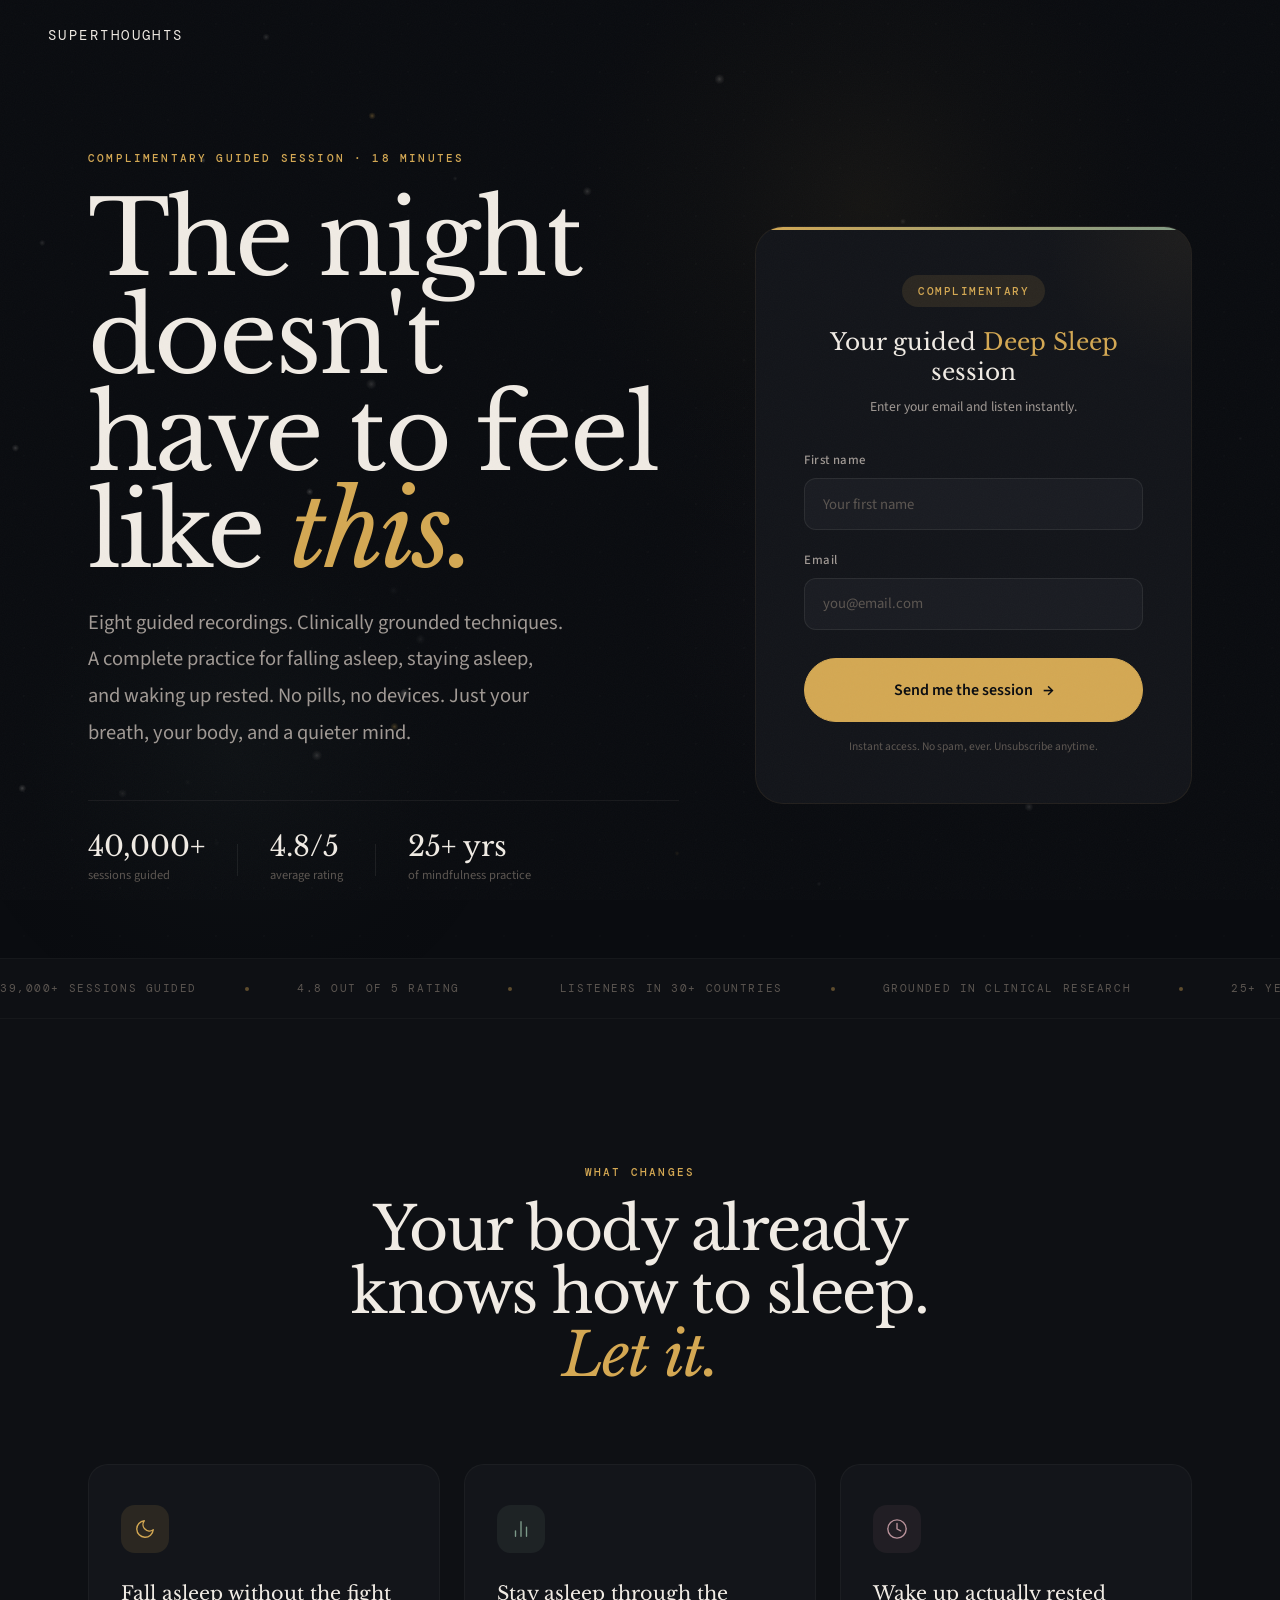
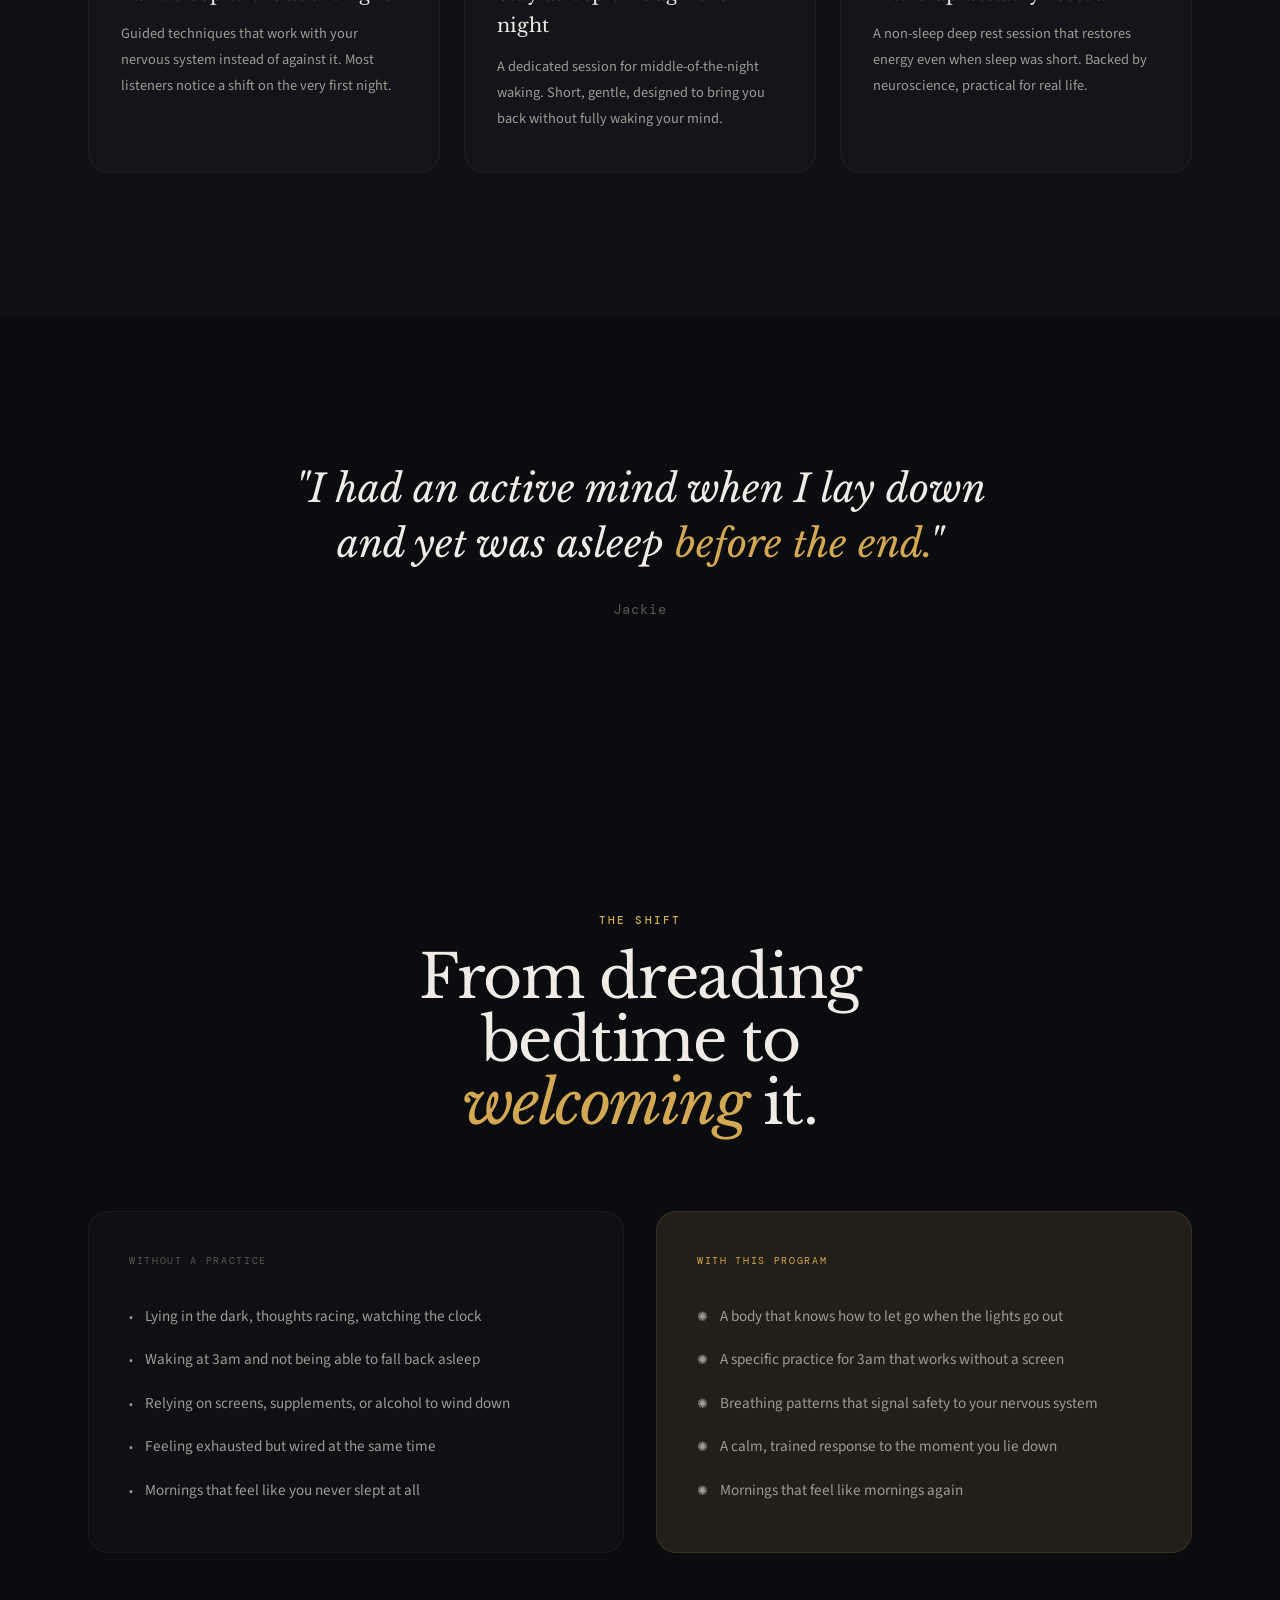
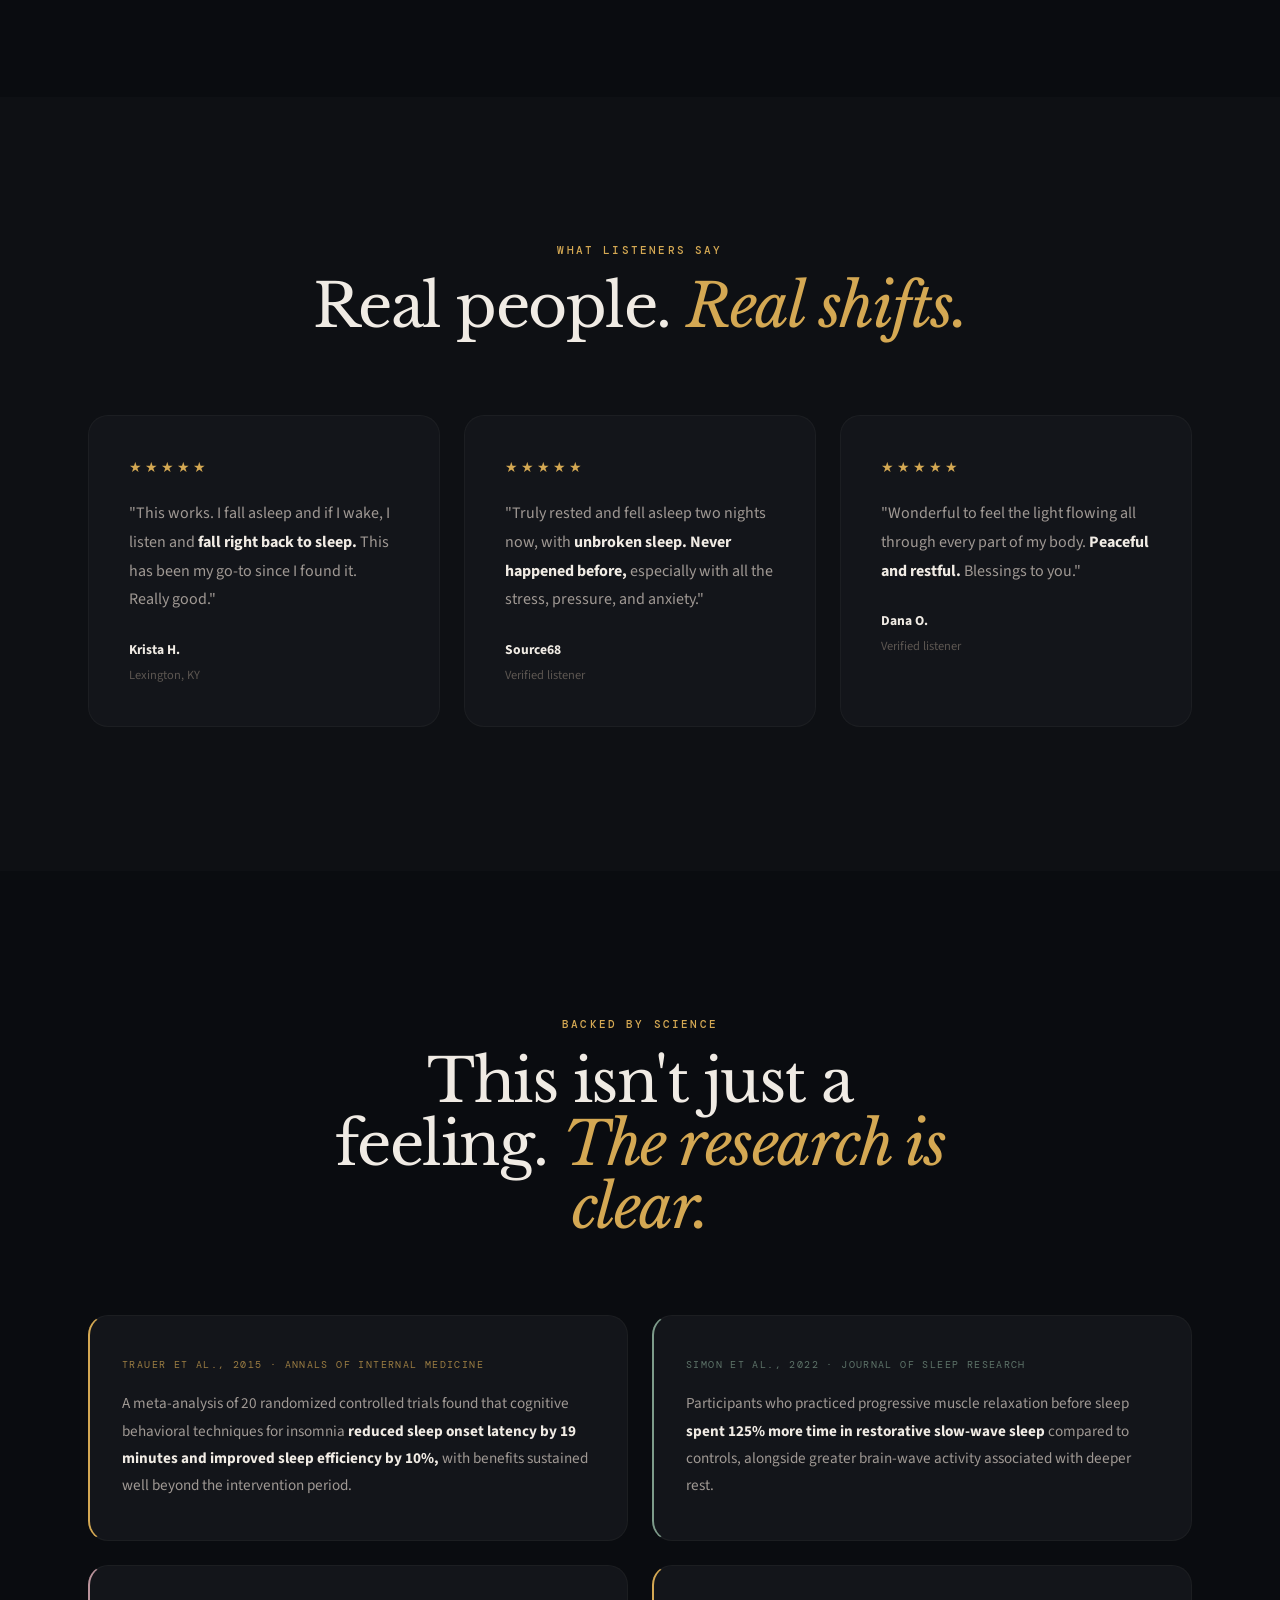
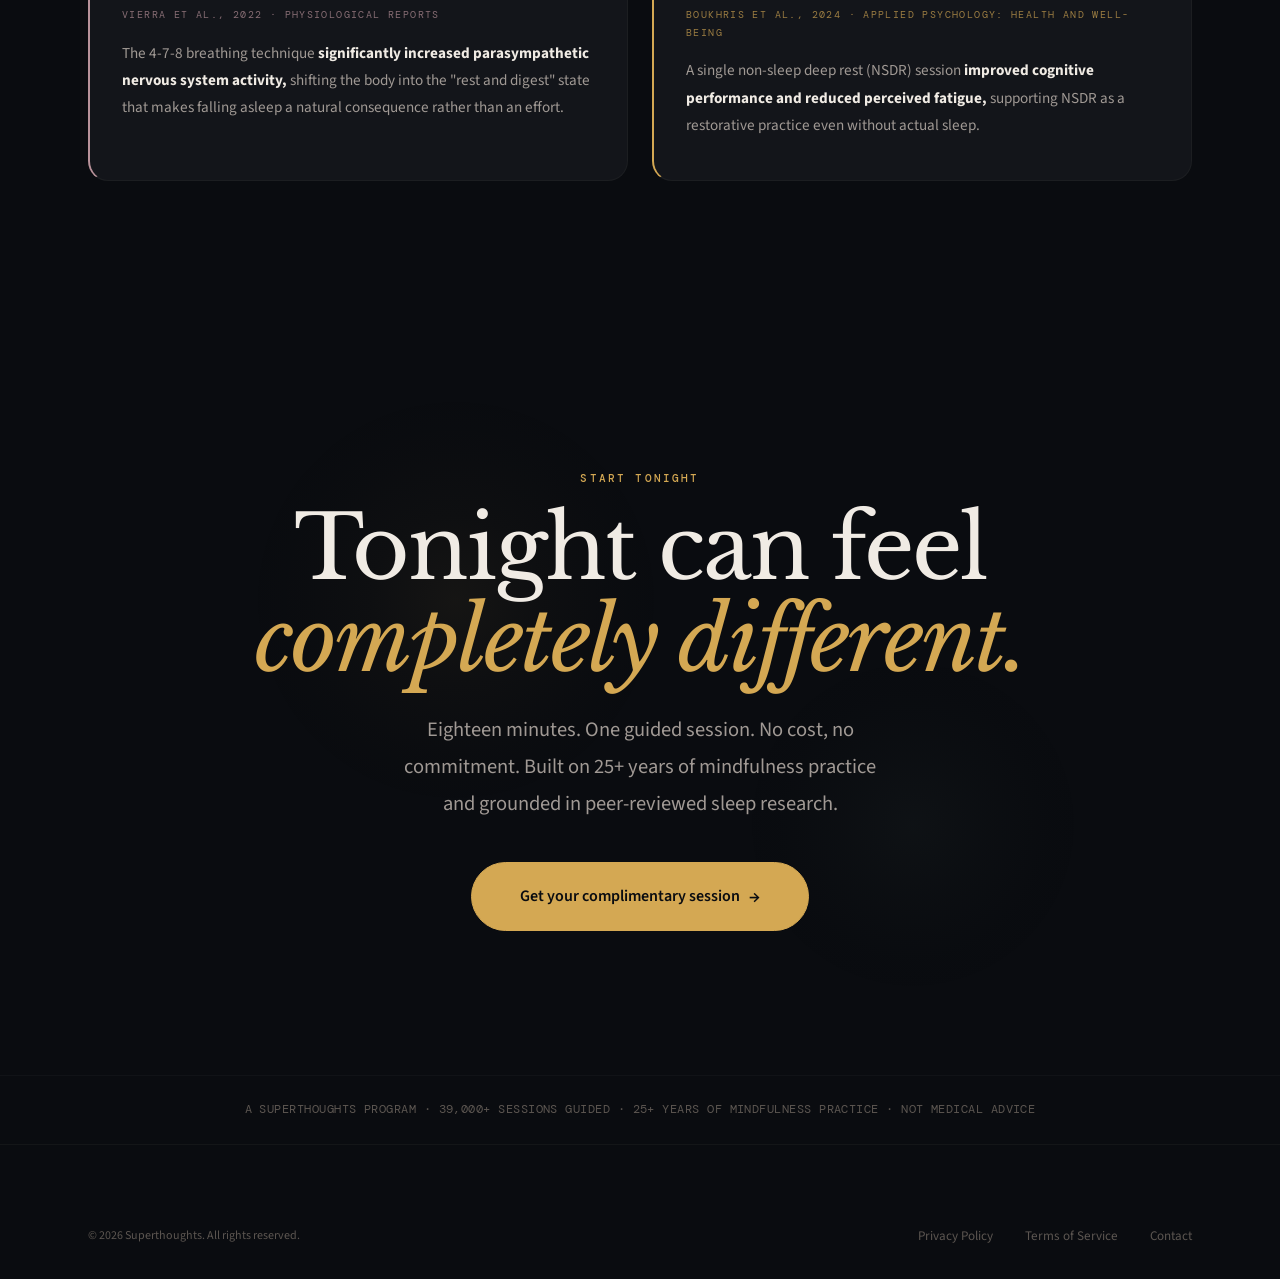
==== index.html @ e3e656b3 "Keep 'Let it.' on same line with non-breaking space Co-Authored-By: Claude Opus 4.6 <noreply@anthrop" ====
<!DOCTYPE html>
<html lang="en">
<head>
  <meta charset="UTF-8">
  <meta name="viewport" content="width=device-width, initial-scale=1.0">
  <link rel="icon" type="image/svg+xml" href="data:image/svg+xml,<svg xmlns='http://www.w3.org/2000/svg' viewBox='0 0 100 100'><rect width='100' height='100' rx='18' fill='%230a0c10'/><text x='50' y='72' font-family='Georgia,serif' font-size='68' font-weight='400' font-style='italic' fill='%23d4a853' text-anchor='middle'>S</text></svg>">
  <title>Superthoughts - Deep Sleep</title>
  <meta name="description" content="Fall asleep faster, stay asleep longer. An 8-session guided sleep program grounded in CBT-I, progressive relaxation, and non-sleep deep rest. From Superthoughts.">
  <link rel="preconnect" href="https://fonts.googleapis.com">
  <link rel="preconnect" href="https://fonts.gstatic.com" crossorigin>
  <link href="https://fonts.googleapis.com/css2?family=Libre+Baskerville:ital,wght@0,400;0,700;1,400&family=DM+Mono:wght@400;500&family=Source+Sans+3:wght@400;500;600&display=swap" rel="stylesheet">
  <link rel="stylesheet" href="style.css">
  <style>
    /* ===== LANDING PAGE SPECIFICS ===== */

    .landing { min-height: 100vh; display: flex; flex-direction: column; }

    /* Hero */
    .landing-hero {
      flex: 1;
      display: flex;
      align-items: center;
      position: relative;
      overflow: hidden;
      padding: clamp(8rem, 16vh, 12rem) 0 clamp(4rem, 8vh, 6rem);
    }

    .landing-hero::before {
      content: '';
      position: absolute;
      inset: 0;
      background-image: radial-gradient(circle, rgba(240, 235, 228, 0.015) 1px, transparent 1px);
      background-size: 48px 48px;
      pointer-events: none;
    }

    .landing-grid {
      display: grid;
      grid-template-columns: 1.15fr 0.85fr;
      gap: clamp(3rem, 6vw, 6rem);
      align-items: center;
    }

    /* Left copy */
    .landing-copy { position: relative; z-index: 2; }
    .landing-copy .tag { margin-bottom: 1.5rem; display: inline-block; }

    .landing-copy .headline {
      margin-bottom: 1.5rem;
    }

    .landing-copy .body-lg {
      margin-bottom: 2.5rem;
      max-width: 480px;
    }

    /* Proof bar under copy */
    .landing-proof {
      margin-top: 3rem;
      padding-top: 2rem;
      border-top: 1px solid rgba(240, 235, 228, 0.06);
    }

    /* Right card */
    .capture-card {
      background: var(--bg-card);
      border: 1px solid rgba(212, 168, 83, 0.08);
      border-radius: 28px;
      padding: clamp(2rem, 4vw, 3rem);
      position: relative;
      overflow: hidden;
      backdrop-filter: blur(12px);
    }

    .capture-card::before {
      content: '';
      position: absolute;
      top: 0; left: 0; right: 0;
      height: 3px;
      background: linear-gradient(90deg, var(--amber), var(--sage));
    }

    .capture-card::after {
      content: '';
      position: absolute;
      top: -150px;
      right: -150px;
      width: 300px;
      height: 300px;
      background: radial-gradient(circle, rgba(212, 168, 83, 0.06), transparent 70%);
      pointer-events: none;
    }

    .capture-header {
      text-align: center;
      margin-bottom: 2rem;
      position: relative;
    }

    .capture-badge {
      display: inline-block;
      background: var(--amber-deep);
      color: var(--amber);
      font-family: var(--font-mono);
      font-size: 0.68rem;
      font-weight: 500;
      text-transform: uppercase;
      letter-spacing: 0.14em;
      padding: 0.4rem 1rem;
      border-radius: 50px;
      margin-bottom: 1.25rem;
    }

    .capture-header h2 {
      font-family: var(--font-display);
      font-size: 1.45rem;
      color: var(--text);
      font-weight: 400;
      margin-bottom: 0.5rem;
      line-height: 1.3;
    }

    .capture-header p {
      font-size: 0.85rem;
      color: var(--text-muted);
    }

    .capture-form { position: relative; }

    .capture-form .btn {
      margin-top: 0.5rem;
    }

    .capture-note {
      text-align: center;
      font-size: 0.72rem;
      color: var(--text-faint);
      margin-top: 1rem;
      line-height: 1.5;
    }

    /* ===== WHAT YOU'LL EXPERIENCE ===== */
    .experience {
      padding: var(--section-pad) 0;
      background: var(--bg-alt);
      position: relative;
    }

    .experience-grid {
      display: grid;
      grid-template-columns: repeat(3, 1fr);
      gap: 1.5rem;
      margin-top: clamp(3rem, 6vw, 5rem);
    }

    .exp-card {
      background: var(--bg-card);
      border: 1px solid rgba(240, 235, 228, 0.04);
      border-radius: 20px;
      padding: 2.5rem 2rem;
      transition: all 0.5s var(--ease);
      position: relative;
    }

    .exp-card:hover {
      transform: translateY(-6px);
      border-color: rgba(212, 168, 83, 0.1);
      box-shadow: 0 24px 64px rgba(0,0,0,0.4);
    }

    .exp-icon {
      width: 48px;
      height: 48px;
      border-radius: 14px;
      display: flex;
      align-items: center;
      justify-content: center;
      margin-bottom: 1.5rem;
    }

    .exp-icon--1 { background: var(--amber-deep); }
    .exp-icon--2 { background: var(--sage-deep); }
    .exp-icon--3 { background: var(--rose-deep); }

    .exp-icon svg {
      width: 22px;
      height: 22px;
      stroke-width: 1.5;
      stroke-linecap: round;
      stroke-linejoin: round;
      fill: none;
    }

    .exp-icon--1 svg { stroke: var(--amber); }
    .exp-icon--2 svg { stroke: var(--sage); }
    .exp-icon--3 svg { stroke: var(--rose); }

    .exp-card h3 {
      font-family: var(--font-display);
      font-size: 1.2rem;
      color: var(--text);
      font-weight: 400;
      margin-bottom: 0.75rem;
    }

    .exp-card p {
      font-size: 0.9rem;
      color: var(--text-muted);
      line-height: 1.8;
    }

    /* ===== BEFORE / AFTER ===== */
    .contrast {
      padding: var(--section-pad) 0;
      position: relative;
    }

    .contrast-grid {
      display: grid;
      grid-template-columns: 1fr 1fr;
      gap: 2rem;
      margin-top: clamp(3rem, 6vw, 5rem);
    }

    .contrast-card {
      border-radius: 20px;
      padding: 2.5rem;
      position: relative;
    }

    .contrast-card--before {
      background: rgba(240, 235, 228, 0.02);
      border: 1px solid rgba(240, 235, 228, 0.04);
    }

    .contrast-card--after {
      background: var(--amber-deep);
      border: 1px solid rgba(212, 168, 83, 0.12);
    }

    .contrast-label {
      font-family: var(--font-mono);
      font-size: 0.65rem;
      text-transform: uppercase;
      letter-spacing: 0.16em;
      margin-bottom: 1.5rem;
    }

    .contrast-card--before .contrast-label { color: var(--text-faint); }
    .contrast-card--after .contrast-label { color: var(--amber); }

    .contrast-card ul {
      list-style: none;
    }

    .contrast-card li {
      padding: 0.6rem 0;
      font-size: 0.95rem;
      line-height: 1.6;
      display: flex;
      align-items: flex-start;
      gap: 0.75rem;
    }

    .contrast-card--before li { color: var(--text-muted); }
    .contrast-card--after li { color: var(--text-muted); }

    .contrast-card li span {
      flex-shrink: 0;
      margin-top: 0.2rem;
      font-size: 0.8rem;
    }

    /* ===== TRUST FOOTER ===== */
    .trust-strip {
      border-top: 1px solid rgba(240, 235, 228, 0.03);
      padding: 1.5rem 0;
      text-align: center;
    }

    .trust-strip p {
      font-size: 0.72rem;
      color: var(--text-faint);
      letter-spacing: 0.04em;
      font-family: var(--font-mono);
      text-transform: uppercase;
    }

    /* ===== RESPONSIVE ===== */
    @media (max-width: 768px) {
      .landing-grid {
        grid-template-columns: 1fr;
        gap: 3rem;
      }
      .capture-card { order: -1; }
      .experience-grid { grid-template-columns: 1fr; }
      .contrast-grid { grid-template-columns: 1fr; }
      .research-grid { grid-template-columns: 1fr !important; }
    }
  </style>
</head>
<body>

  <div class="landing">
    <canvas id="star-canvas" style="position:fixed;top:0;left:0;width:100%;height:100%;z-index:0;pointer-events:none;"></canvas>

    <!-- Nav -->
    <nav class="nav" id="nav">
      <div class="nav-inner">
        <a href="index.html" class="logo">
          <span class="logo-text">Superthoughts</span>
        </a>
      </div>
    </nav>

    <!-- Hero -->
    <section class="landing-hero">
      <!-- Organic glow orbs -->
      <div class="glow glow--amber" style="top: -15%; right: 5%;"></div>
      <div class="glow glow--sage" style="bottom: -10%; left: -5%;"></div>
      <div class="glow glow--rose" style="top: 35%; left: 45%;"></div>

      <div class="container">
        <div class="landing-grid">

          <!-- Left: Copy -->
          <div class="landing-copy">
            <p class="tag reveal">Complimentary guided session &middot; 18 minutes</p>
            <h1 class="headline headline--hero reveal reveal-delay-1">
              <span class="text-reveal"><span class="text-reveal-inner">The night doesn't</span></span><br>
              <span class="text-reveal"><span class="text-reveal-inner">have to feel like <em>this.</em></span></span>
            </h1>
            <p class="body-lg reveal reveal-delay-2">Eight guided recordings. Clinically grounded techniques. A complete practice for falling asleep, staying asleep, and waking up rested. No pills, no devices. Just your breath, your body, and a quieter mind.</p>

            <div class="landing-proof reveal reveal-delay-3">
              <div class="proof-bar">
                <div class="proof-stat">
                  <span class="proof-stat-value" data-count="40000">40,000+</span>
                  <span class="proof-stat-label">sessions guided</span>
                </div>
                <div class="proof-divider"></div>
                <div class="proof-stat">
                  <span class="proof-stat-value">4.8/5</span>
                  <span class="proof-stat-label">average rating</span>
                </div>
                <div class="proof-divider"></div>
                <div class="proof-stat">
                  <span class="proof-stat-value">25+ yrs</span>
                  <span class="proof-stat-label">of mindfulness practice</span>
                </div>
              </div>
            </div>
          </div>

          <!-- Right: Capture Card -->
          <div class="capture-card reveal reveal-delay-2">
            <div class="capture-header">
              <div class="capture-badge">Complimentary</div>
              <h2>Your guided <em style="color:var(--amber);font-style:normal;">Deep Sleep</em> session</h2>
              <p>Enter your email and listen instantly.</p>
            </div>

            <form class="capture-form" id="captureForm">
              <div class="form-group">
                <label for="captureName">First name</label>
                <input type="text" id="captureName" name="firstName" placeholder="Your first name" required autocomplete="given-name">
              </div>
              <div class="form-group">
                <label for="captureEmail">Email</label>
                <input type="email" id="captureEmail" name="email" placeholder="you@email.com" required autocomplete="email">
              </div>
              <button type="submit" class="btn btn--primary btn--full btn--lg" id="captureSubmit">
                Send me the session <span class="btn-arrow">&rarr;</span>
              </button>
              <p class="capture-note">
                Instant access. No spam, ever. Unsubscribe anytime.
              </p>
            </form>

          </div>

        </div>
      </div>
    </section>

    <!-- Marquee trust strip -->
    <div class="marquee">
      <div class="marquee-track">
        <div class="marquee-content">
          <span>39,000+ sessions guided</span>
          <div class="marquee-dot"></div>
          <span>4.8 out of 5 rating</span>
          <div class="marquee-dot"></div>
          <span>Listeners in 30+ countries</span>
          <div class="marquee-dot"></div>
          <span>Grounded in clinical research</span>
          <div class="marquee-dot"></div>
          <span>25+ years of mindfulness expertise</span>
          <div class="marquee-dot"></div>
          <span>Created by Josh Sundby</span>
          <div class="marquee-dot"></div>
        </div>
        <div class="marquee-content" aria-hidden="true">
          <span>39,000+ sessions guided</span>
          <div class="marquee-dot"></div>
          <span>4.8 out of 5 rating</span>
          <div class="marquee-dot"></div>
          <span>Listeners in 30+ countries</span>
          <div class="marquee-dot"></div>
          <span>Grounded in clinical research</span>
          <div class="marquee-dot"></div>
          <span>25+ years of mindfulness expertise</span>
          <div class="marquee-dot"></div>
          <span>Created by Josh Sundby</span>
          <div class="marquee-dot"></div>
        </div>
      </div>
    </div>

    <!-- What you'll experience -->
    <section class="experience">
      <div class="container">
        <div style="text-align: center;">
          <p class="tag reveal">What changes</p>
          <h2 class="headline headline--lg reveal reveal-delay-1" style="max-width: 700px; margin: 1rem auto 0;">Your body already knows how to sleep. <em>Let&nbsp;it.</em></h2>
        </div>

        <div class="experience-grid">
          <div class="exp-card reveal">
            <div class="exp-icon exp-icon--1">
              <svg viewBox="0 0 24 24"><path d="M21 12.79A9 9 0 1 1 11.21 3 7 7 0 0 0 21 12.79z"/></svg>
            </div>
            <h3>Fall asleep without the fight</h3>
            <p>Guided techniques that work with your nervous system instead of against it. Most listeners notice a shift on the very first night.</p>
          </div>
          <div class="exp-card reveal reveal-delay-1">
            <div class="exp-icon exp-icon--2">
              <svg viewBox="0 0 24 24"><path d="M18 20V10M12 20V4M6 20v-6"/></svg>
            </div>
            <h3>Stay asleep through the night</h3>
            <p>A dedicated session for middle-of-the-night waking. Short, gentle, designed to bring you back without fully waking your mind.</p>
          </div>
          <div class="exp-card reveal reveal-delay-2">
            <div class="exp-icon exp-icon--3">
              <svg viewBox="0 0 24 24"><circle cx="12" cy="12" r="10"/><polyline points="12 6 12 12 16 14"/></svg>
            </div>
            <h3>Wake up actually rested</h3>
            <p>A non-sleep deep rest session that restores energy even when sleep was short. Backed by neuroscience, practical for real life.</p>
          </div>
        </div>
      </div>
    </section>

    <!-- Pull Quote -->
    <div class="pull-quote">
      <div class="container reveal">
        <blockquote>"I had an active mind when I lay down and yet was asleep <em>before the end.</em>"</blockquote>
        <cite>Jackie</cite>
      </div>
    </div>

    <!-- Before / After contrast -->
    <section class="contrast">
      <div class="container">
        <div style="text-align: center;">
          <p class="tag reveal">The shift</p>
          <h2 class="headline headline--lg reveal reveal-delay-1" style="max-width: 600px; margin: 1rem auto 0;">From dreading bedtime to <em>welcoming</em> it.</h2>
        </div>

        <div class="contrast-grid">
          <div class="contrast-card contrast-card--before reveal">
            <p class="contrast-label">Without a practice</p>
            <ul>
              <li><span>&#x2022;</span> Lying in the dark, thoughts racing, watching the clock</li>
              <li><span>&#x2022;</span> Waking at 3am and not being able to fall back asleep</li>
              <li><span>&#x2022;</span> Relying on screens, supplements, or alcohol to wind down</li>
              <li><span>&#x2022;</span> Feeling exhausted but wired at the same time</li>
              <li><span>&#x2022;</span> Mornings that feel like you never slept at all</li>
            </ul>
          </div>
          <div class="contrast-card contrast-card--after reveal reveal-delay-1">
            <p class="contrast-label">With this program</p>
            <ul>
              <li><span>&#10042;</span> A body that knows how to let go when the lights go out</li>
              <li><span>&#10042;</span> A specific practice for 3am that works without a screen</li>
              <li><span>&#10042;</span> Breathing patterns that signal safety to your nervous system</li>
              <li><span>&#10042;</span> A calm, trained response to the moment you lie down</li>
              <li><span>&#10042;</span> Mornings that feel like mornings again</li>
            </ul>
          </div>
        </div>
      </div>
    </section>

    <!-- Testimonials -->
    <section class="testimonials">
      <div class="container">
        <div class="testimonials-header">
          <p class="tag reveal">What listeners say</p>
          <h2 class="headline headline--lg reveal reveal-delay-1" style="margin-top: 1rem;">Real people. <em>Real shifts.</em></h2>
        </div>

        <div class="testimonials-grid">
          <div class="testimonial reveal">
            <div class="testimonial-stars">&#9733;&#9733;&#9733;&#9733;&#9733;</div>
            <blockquote>"This works. I fall asleep and if I wake, I listen and <strong>fall right back to sleep.</strong> This has been my go-to since I found it. Really good."</blockquote>
            <div class="testimonial-author">
              <strong>Krista H.</strong>
              <span>Lexington, KY</span>
            </div>
          </div>
          <div class="testimonial reveal reveal-delay-1">
            <div class="testimonial-stars">&#9733;&#9733;&#9733;&#9733;&#9733;</div>
            <blockquote>"Truly rested and fell asleep two nights now, with <strong>unbroken sleep. Never happened before,</strong> especially with all the stress, pressure, and anxiety."</blockquote>
            <div class="testimonial-author">
              <strong>Source68</strong>
              <span>Verified listener</span>
            </div>
          </div>
          <div class="testimonial reveal reveal-delay-2">
            <div class="testimonial-stars">&#9733;&#9733;&#9733;&#9733;&#9733;</div>
            <blockquote>"Wonderful to feel the light flowing all through every part of my body. <strong>Peaceful and restful.</strong> Blessings to you."</blockquote>
            <div class="testimonial-author">
              <strong>Dana O.</strong>
              <span>Verified listener</span>
            </div>
          </div>
        </div>
      </div>
    </section>

    <!-- Research -->
    <section class="research" style="padding: var(--section-pad) 0; position: relative;">
      <div class="container">
        <div style="text-align: center; margin-bottom: clamp(3rem, 6vw, 5rem);">
          <p class="tag reveal">Backed by science</p>
          <h2 class="headline headline--lg reveal reveal-delay-1" style="margin-top: 1rem; max-width: 650px; margin-left: auto; margin-right: auto;">This isn't just a feeling. <em>The research is clear.</em></h2>
        </div>

        <div class="research-grid" style="display: grid; grid-template-columns: repeat(2, 1fr); gap: 1.5rem;">
          <div class="exp-card reveal" style="border-left: 2px solid var(--amber);">
            <p style="font-family: var(--font-mono); font-size: 0.62rem; text-transform: uppercase; letter-spacing: 0.14em; color: var(--amber); margin-bottom: 1rem; opacity: 0.7;">Trauer et al., 2015 &middot; Annals of Internal Medicine</p>
            <p style="font-size: 0.95rem; color: var(--text-muted); line-height: 1.8;">A meta-analysis of 20 randomized controlled trials found that cognitive behavioral techniques for insomnia <strong style="color: var(--text);">reduced sleep onset latency by 19 minutes and improved sleep efficiency by 10%,</strong> with benefits sustained well beyond the intervention period.</p>
          </div>
          <div class="exp-card reveal reveal-delay-1" style="border-left: 2px solid var(--sage);">
            <p style="font-family: var(--font-mono); font-size: 0.62rem; text-transform: uppercase; letter-spacing: 0.14em; color: var(--sage); margin-bottom: 1rem; opacity: 0.7;">Simon et al., 2022 &middot; Journal of Sleep Research</p>
            <p style="font-size: 0.95rem; color: var(--text-muted); line-height: 1.8;">Participants who practiced progressive muscle relaxation before sleep <strong style="color: var(--text);">spent 125% more time in restorative slow-wave sleep</strong> compared to controls, alongside greater brain-wave activity associated with deeper rest.</p>
          </div>
          <div class="exp-card reveal reveal-delay-2" style="border-left: 2px solid var(--rose);">
            <p style="font-family: var(--font-mono); font-size: 0.62rem; text-transform: uppercase; letter-spacing: 0.14em; color: var(--rose); margin-bottom: 1rem; opacity: 0.7;">Vierra et al., 2022 &middot; Physiological Reports</p>
            <p style="font-size: 0.95rem; color: var(--text-muted); line-height: 1.8;">The 4-7-8 breathing technique <strong style="color: var(--text);">significantly increased parasympathetic nervous system activity,</strong> shifting the body into the "rest and digest" state that makes falling asleep a natural consequence rather than an effort.</p>
          </div>
          <div class="exp-card reveal reveal-delay-3" style="border-left: 2px solid var(--amber);">
            <p style="font-family: var(--font-mono); font-size: 0.62rem; text-transform: uppercase; letter-spacing: 0.14em; color: var(--amber); margin-bottom: 1rem; opacity: 0.7;">Boukhris et al., 2024 &middot; Applied Psychology: Health and Well-Being</p>
            <p style="font-size: 0.95rem; color: var(--text-muted); line-height: 1.8;">A single non-sleep deep rest (NSDR) session <strong style="color: var(--text);">improved cognitive performance and reduced perceived fatigue,</strong> supporting NSDR as a restorative practice even without actual sleep.</p>
          </div>
        </div>
      </div>
    </section>

    <!-- Final CTA -->
    <section class="cta-section">
      <div class="glow glow--amber" style="top: 10%; left: 20%; width: 400px; height: 400px;"></div>
      <div class="glow glow--sage" style="bottom: 10%; right: 15%; width: 350px; height: 350px;"></div>
      <div class="container reveal">
        <p class="tag">Start tonight</p>
        <h2 class="headline headline--xl" style="margin-top: 1rem;">Tonight can feel <em>completely different.</em></h2>
        <p class="body-lg" style="max-width: 500px; margin: 1.5rem auto 2.5rem;">Eighteen minutes. One guided session. No cost, no commitment. Built on 25+ years of mindfulness practice and grounded in peer-reviewed sleep research.</p>
        <a href="#top" class="btn btn--primary btn--lg" onclick="document.getElementById('captureName').focus(); return false;">
          Get your complimentary session <span class="btn-arrow">&rarr;</span>
        </a>
      </div>
    </section>

    <!-- Trust strip -->
    <div class="trust-strip">
      <p>A Superthoughts program &middot; 39,000+ sessions guided &middot; 25+ years of mindfulness practice &middot; Not medical advice</p>
    </div>

    <!-- Footer -->
    <footer class="footer">
      <div class="container">
        <div class="footer-bottom">
          <p>&copy; 2026 Superthoughts. All rights reserved.</p>
          <div class="footer-links">
            <a href="privacy.html">Privacy Policy</a>
            <a href="terms.html">Terms of Service</a>
            <a href="mailto:hello@superthoughts.com">Contact</a>
          </div>
        </div>
      </div>
    </footer>

  </div>

  <script>
    // ===== SCROLL REVEAL =====
    const reveals = document.querySelectorAll('.reveal');
    const textReveals = document.querySelectorAll('.text-reveal');

    const observer = new IntersectionObserver((entries) => {
      entries.forEach(entry => {
        if (entry.isIntersecting) {
          entry.target.classList.add('visible');
          observer.unobserve(entry.target);
        }
      });
    }, { threshold: 0.12, rootMargin: '0px 0px -30px 0px' });

    reveals.forEach(el => observer.observe(el));
    textReveals.forEach(el => observer.observe(el));

    // ===== NAV SCROLL =====
    const nav = document.getElementById('nav');
    window.addEventListener('scroll', () => {
      nav.classList.toggle('scrolled', window.scrollY > 60);
    }, { passive: true });

    // ===== EMAIL CAPTURE =====
    const form = document.getElementById('captureForm');
    const btn = document.getElementById('captureSubmit');

    form.addEventListener('submit', (e) => {
      e.preventDefault();
      const name = document.getElementById('captureName').value.trim();
      const email = document.getElementById('captureEmail').value.trim();
      if (!name || !email) return;

      sessionStorage.setItem('st_name', name);
      sessionStorage.setItem('st_email', email);

      btn.innerHTML = 'Preparing your session...';
      btn.disabled = true;
      btn.style.opacity = '0.7';

      // Post to Kit silently in the background
      fetch('https://app.kit.com/forms/9239579/subscriptions', {
        method: 'POST',
        headers: { 'Content-Type': 'application/json' },
        body: JSON.stringify({ email_address: email, first_name: name })
      }).catch(() => {}); // fail silently — never block the user

      // Redirect to free session page
      setTimeout(() => {
        window.location.href = 'free-session.html';
      }, 800);
    });

    // ===== COUNTER ANIMATION =====
    function animateCounters() {
      document.querySelectorAll('[data-count]').forEach(el => {
        const target = parseInt(el.dataset.count);
        const duration = 2000;

        // Lock width to final value so layout never shifts during counting
        const finalText = target.toLocaleString() + '+';
        el.textContent = finalText;
        el.style.display = 'inline-block';
        el.style.minWidth = el.offsetWidth + 'px';
        el.textContent = '0+';

        const start = performance.now();

        function update(now) {
          const elapsed = now - start;
          const progress = Math.min(elapsed / duration, 1);
          const eased = 1 - Math.pow(1 - progress, 3);
          const current = Math.floor(eased * target);
          el.textContent = current.toLocaleString() + '+';
          if (progress < 1) requestAnimationFrame(update);
        }

        requestAnimationFrame(update);
      });
    }

    // Trigger counter when proof bar enters view
    const proofBar = document.querySelector('.landing-proof');
    if (proofBar) {
      const proofObs = new IntersectionObserver((entries) => {
        if (entries[0].isIntersecting) {
          animateCounters();
          proofObs.unobserve(proofBar);
        }
      }, { threshold: 0.3 });
      proofObs.observe(proofBar);
    }

    // ===== STAR CANVAS (HiDPI + radial gradient cores) =====
    (function() {
      var canvas = document.getElementById('star-canvas');
      if (!canvas) return;
      var ctx = canvas.getContext('2d');
      var particles = [];
      var w, h, dpr;
      var PARTICLE_COUNT = 50;
      var INTENSITY = 0.7;

      function resize() {
        dpr = window.devicePixelRatio || 1;
        w = window.innerWidth;
        h = window.innerHeight;
        canvas.width = w * dpr;
        canvas.height = h * dpr;
        canvas.style.width = w + 'px';
        canvas.style.height = h + 'px';
        ctx.setTransform(dpr, 0, 0, dpr, 0, 0);
      }

      function spawnParticle() {
        var life = 8000 + Math.random() * 12000;
        return {
          x: Math.random() * w,
          y: Math.random() * h,
          size: Math.random() * 1.5 + 0.8,
          vx: (Math.random() - 0.5) * 0.06,
          vy: (Math.random() - 0.5) * 0.06,
          baseAlpha: (Math.random() * 0.4 + 0.15) * INTENSITY,
          twinkleSpeed: Math.random() * 0.003 + 0.001,
          twinkleOffset: Math.random() * Math.PI * 2,
          isAmber: Math.random() < 0.2,
          born: performance.now() - Math.random() * life,
          life: life
        };
      }

      function init() {
        particles = [];
        for (var i = 0; i < PARTICLE_COUNT; i++) particles.push(spawnParticle());
      }

      function draw(time) {
        ctx.clearRect(0, 0, w, h);
        for (var i = 0; i < particles.length; i++) {
          var p = particles[i];
          var age = time - p.born;
          if (age > p.life) { particles[i] = spawnParticle(); particles[i].born = time; continue; }

          var fadeIn = Math.min(age / (p.life * 0.3), 1);
          fadeIn = fadeIn * fadeIn;
          var fadeOut = Math.min((p.life - age) / (p.life * 0.35), 1);
          fadeOut = fadeOut * fadeOut;
          var envelope = fadeIn * fadeOut;

          var twinkle = 0.7 + 0.3 * Math.sin(time * p.twinkleSpeed + p.twinkleOffset);
          var alpha = p.baseAlpha * envelope * twinkle;
          if (alpha < 0.01) continue;

          p.x += p.vx;
          p.y += p.vy;
          if (p.x < -10) p.x = w + 10;
          if (p.x > w + 10) p.x = -10;
          if (p.y < -10) p.y = h + 10;
          if (p.y > h + 10) p.y = -10;

          var r = p.isAmber ? 212 : 240;
          var g = p.isAmber ? 168 : 235;
          var b = p.isAmber ? 83 : 228;

          var grad = ctx.createRadialGradient(p.x, p.y, 0, p.x, p.y, p.size * 2.5);
          grad.addColorStop(0, 'rgba(' + r + ',' + g + ',' + b + ',' + alpha + ')');
          grad.addColorStop(0.4, 'rgba(' + r + ',' + g + ',' + b + ',' + (alpha * 0.5) + ')');
          grad.addColorStop(1, 'rgba(' + r + ',' + g + ',' + b + ',0)');
          ctx.fillStyle = grad;
          ctx.beginPath();
          ctx.arc(p.x, p.y, p.size * 2.5, 0, Math.PI * 2);
          ctx.fill();
        }
        requestAnimationFrame(draw);
      }

      window.addEventListener('resize', resize);
      resize();
      init();
      requestAnimationFrame(draw);
    })();
  </script>

</body>
</html>
---- style.css ----
/* =============================================
   SUPERTHOUGHTS — DEEP SLEEP
   Premium warm-dark design system
   ============================================= */

:root {
  /* Deep dark palette — warm but not brown */
  --bg: #0a0c10;
  --bg-alt: #0e1014;
  --bg-card: #13151a;
  --bg-elevated: #1a1c22;
  --bg-glass: rgba(19, 21, 26, 0.7);

  /* Text */
  --text: #f0ebe4;
  --text-muted: #a09994;
  --text-faint: #5c5651;

  /* Accents */
  --amber: #d4a853;
  --amber-light: #e8c677;
  --amber-deep: rgba(212, 168, 83, 0.12);
  --sage: #7d9b8a;
  --sage-deep: rgba(125, 155, 138, 0.1);
  --rose: #b8929a;
  --rose-deep: rgba(184, 146, 154, 0.08);

  /* Typography */
  --font-display: 'Libre Baskerville', Georgia, serif;
  --font-body: 'Source Sans 3', -apple-system, sans-serif;
  --font-mono: 'DM Mono', 'IBM Plex Mono', monospace;

  /* Motion */
  --ease: cubic-bezier(0.16, 1, 0.3, 1);
  --ease-smooth: cubic-bezier(0.45, 0, 0.15, 1);
  --ease-out: cubic-bezier(0, 0, 0.2, 1);

  /* Spacing */
  --section-pad: clamp(5rem, 12vw, 9rem);
}

/* ===== RESET ===== */
*, *::before, *::after { margin: 0; padding: 0; box-sizing: border-box; }

html {
  scroll-behavior: smooth;
  -webkit-font-smoothing: antialiased;
  -moz-osx-font-smoothing: grayscale;
}

body {
  font-family: var(--font-body);
  color: var(--text);
  background: var(--bg);
  line-height: 1.7;
  overflow-x: hidden;
  opacity: 0;
  animation: pageEntrance 0.8s ease-out 0.1s forwards;
}

@keyframes pageEntrance {
  from { opacity: 0; }
  to { opacity: 1; }
}

img { max-width: 100%; height: auto; display: block; }
a { text-decoration: none; color: inherit; }
button { font-family: inherit; cursor: pointer; border: none; background: none; }

/* ===== FILM GRAIN OVERLAY ===== */
body::after {
  content: '';
  position: fixed;
  inset: 0;
  z-index: 9998;
  pointer-events: none;
  opacity: 0.025;
  background-image: url("data:image/svg+xml,%3Csvg viewBox='0 0 256 256' xmlns='http://www.w3.org/2000/svg'%3E%3Cfilter id='noise'%3E%3CfeTurbulence type='fractalNoise' baseFrequency='0.9' numOctaves='4' stitchTiles='stitch'/%3E%3C/filter%3E%3Crect width='100%25' height='100%25' filter='url(%23noise)'/%3E%3C/svg%3E");
  background-repeat: repeat;
  background-size: 256px;
}

/* ===== LAYOUT ===== */
.container {
  max-width: 1200px;
  margin: 0 auto;
  padding: 0 clamp(1.5rem, 5vw, 3rem);
}

.container--narrow { max-width: 800px; }
.container--tight { max-width: 640px; }
.container--wide { max-width: 1400px; }

/* ===== TYPOGRAPHY ===== */
.tag {
  font-family: var(--font-mono);
  font-size: 0.68rem;
  font-weight: 500;
  text-transform: uppercase;
  letter-spacing: 0.2em;
  color: var(--amber);
}

.headline {
  font-family: var(--font-display);
  font-weight: 400;
  line-height: 1.05;
  color: var(--text);
  letter-spacing: -0.025em;
}

.headline--hero { font-size: clamp(3.5rem, 8vw, 7rem); line-height: 0.95; }
.headline--xl { font-size: clamp(3rem, 7vw, 5.5rem); }
.headline--lg { font-size: clamp(2.25rem, 5vw, 3.75rem); }
.headline--md { font-size: clamp(1.75rem, 3.5vw, 2.75rem); }
.headline--sm { font-size: clamp(1.5rem, 2.5vw, 2rem); }

.headline em {
  font-style: italic;
  color: var(--amber);
}

.body-lg {
  font-size: clamp(1.1rem, 1.6vw, 1.3rem);
  color: var(--text-muted);
  line-height: 1.8;
}

.body-xl {
  font-family: var(--font-display);
  font-size: clamp(1.3rem, 2.2vw, 1.75rem);
  color: var(--text-muted);
  line-height: 1.55;
  font-weight: 400;
}

/* ===== BUTTONS ===== */
.btn {
  display: inline-flex;
  align-items: center;
  gap: 0.6rem;
  padding: 1rem 2.5rem;
  border-radius: 60px;
  font-size: 0.92rem;
  font-weight: 600;
  border: 1.5px solid transparent;
  transition: all 0.4s var(--ease);
  position: relative;
  overflow: hidden;
}

.btn--primary {
  background: var(--amber);
  color: var(--bg);
  border-color: var(--amber);
}

.btn--primary:hover {
  background: var(--amber-light);
  border-color: var(--amber-light);
  transform: translateY(-2px);
  box-shadow: 0 8px 40px rgba(212, 168, 83, 0.3);
}

.btn--outline {
  background: transparent;
  color: var(--text);
  border-color: var(--text-faint);
}

.btn--outline:hover {
  border-color: var(--amber);
  color: var(--amber);
}

.btn--ghost {
  background: rgba(212, 168, 83, 0.08);
  color: var(--amber);
  border-color: rgba(212, 168, 83, 0.2);
}

.btn--ghost:hover {
  background: rgba(212, 168, 83, 0.15);
  border-color: rgba(212, 168, 83, 0.35);
}

.btn--full { width: 100%; justify-content: center; }
.btn--lg { padding: 1.15rem 3rem; font-size: 1rem; }

.btn-arrow {
  transition: transform 0.3s var(--ease);
  font-size: 1.1em;
}

.btn:hover .btn-arrow { transform: translateX(4px); }

/* ===== NAVIGATION ===== */
.nav {
  position: fixed;
  top: 0;
  left: 0;
  right: 0;
  z-index: 1000;
  padding: 1.5rem 0;
  transition: all 0.5s var(--ease);
}

.nav.scrolled {
  background: rgba(11, 10, 8, 0.92);
  backdrop-filter: blur(24px);
  -webkit-backdrop-filter: blur(24px);
  padding: 0.85rem 0;
  border-bottom: 1px solid rgba(240, 235, 228, 0.04);
}

.nav-inner {
  max-width: 1400px;
  margin: 0 auto;
  padding: 0 clamp(1.5rem, 5vw, 3rem);
  display: flex;
  align-items: center;
  justify-content: space-between;
}

.logo {
  display: flex;
  align-items: center;
  gap: 0.65rem;
  z-index: 10;
}

.logo-text {
  font-family: var(--font-mono);
  font-size: 0.85rem;
  color: var(--text);
  letter-spacing: 0.18em;
  text-transform: uppercase;
}

/* ===== HERO ===== */
.hero {
  position: relative;
  min-height: 100vh;
  display: flex;
  align-items: center;
  overflow: hidden;
  padding: clamp(8rem, 18vh, 12rem) 0 clamp(4rem, 10vh, 8rem);
}

/* Organic glow orbs */
.glow {
  position: absolute;
  border-radius: 50%;
  pointer-events: none;
}

.glow--amber {
  width: 700px;
  height: 700px;
  background: radial-gradient(circle, rgba(212, 168, 83, 0.06) 0%, rgba(212, 168, 83, 0.025) 30%, rgba(212, 168, 83, 0.006) 55%, transparent 75%);
  animation: glowDrift 14s ease-in-out infinite;
}

.glow--sage {
  width: 600px;
  height: 600px;
  background: radial-gradient(circle, rgba(125, 155, 138, 0.045) 0%, rgba(125, 155, 138, 0.018) 30%, rgba(125, 155, 138, 0.004) 55%, transparent 75%);
  animation: glowDrift 18s ease-in-out infinite reverse;
}

.glow--rose {
  width: 550px;
  height: 550px;
  background: radial-gradient(circle, rgba(184, 146, 154, 0.035) 0%, rgba(184, 146, 154, 0.014) 30%, rgba(184, 146, 154, 0.003) 55%, transparent 75%);
  animation: glowDrift 12s ease-in-out infinite 3s;
}

@keyframes glowDrift {
  0%, 100% { transform: translate(0, 0) scale(1); }
  25% { transform: translate(30px, -40px) scale(1.08); }
  50% { transform: translate(-20px, 20px) scale(0.95); }
  75% { transform: translate(15px, 10px) scale(1.05); }
}

/* ===== MARQUEE / TRUST STRIP ===== */
.marquee {
  padding: 1.25rem 0;
  background: var(--bg-alt);
  border-top: 1px solid rgba(240, 235, 228, 0.03);
  border-bottom: 1px solid rgba(240, 235, 228, 0.03);
  overflow: hidden;
}

.marquee-track {
  display: flex;
  width: max-content;
  animation: marqueeScroll 35s linear infinite;
}

.marquee-content {
  display: flex;
  align-items: center;
  gap: 3rem;
  padding-right: 3rem;
  white-space: nowrap;
}

.marquee-content span {
  font-family: var(--font-mono);
  font-size: 0.7rem;
  text-transform: uppercase;
  letter-spacing: 0.14em;
  color: var(--text-faint);
}

.marquee-dot {
  width: 4px;
  height: 4px;
  border-radius: 50%;
  background: var(--amber);
  opacity: 0.4;
  flex-shrink: 0;
}

@keyframes marqueeScroll {
  0% { transform: translateX(0); }
  100% { transform: translateX(-50%); }
}

/* ===== TESTIMONIALS ===== */
.testimonials {
  padding: var(--section-pad) 0;
  background: var(--bg-alt);
}

.testimonials-header {
  text-align: center;
  margin-bottom: clamp(3rem, 6vw, 5rem);
}

.testimonials-grid {
  display: grid;
  grid-template-columns: repeat(3, 1fr);
  gap: 1.5rem;
}

.testimonial {
  background: var(--bg-card);
  border: 1px solid rgba(240, 235, 228, 0.04);
  border-radius: 20px;
  padding: 2.5rem;
  transition: transform 0.4s var(--ease), box-shadow 0.4s var(--ease);
}

.testimonial:hover {
  transform: translateY(-4px);
  box-shadow: 0 16px 48px rgba(0,0,0,0.3);
}

.testimonial-stars {
  color: var(--amber);
  font-size: 0.85rem;
  letter-spacing: 3px;
  margin-bottom: 1.25rem;
}

.testimonial blockquote {
  font-size: 1rem;
  color: var(--text-muted);
  line-height: 1.8;
  margin-bottom: 1.5rem;
  font-style: normal;
}

.testimonial blockquote strong { color: var(--text); }

.testimonial-author { font-size: 0.85rem; }

.testimonial-author strong {
  color: var(--text);
  display: block;
  margin-bottom: 0.1rem;
}

.testimonial-author span {
  color: var(--text-faint);
  font-size: 0.78rem;
}

/* ===== SOCIAL PROOF BAR ===== */
.proof-bar {
  display: flex;
  align-items: center;
  gap: 2rem;
  flex-wrap: wrap;
}

.proof-stat {
  display: flex;
  flex-direction: column;
}

.proof-stat-value {
  font-family: var(--font-display);
  font-size: 1.75rem;
  color: var(--text);
  line-height: 1;
  font-variant-numeric: tabular-nums;
}

.proof-stat-label {
  font-size: 0.78rem;
  color: var(--text-faint);
  margin-top: 0.25rem;
}

.proof-divider {
  width: 1px;
  height: 32px;
  background: rgba(240, 235, 228, 0.08);
}

/* ===== CTA SECTION ===== */
.cta-section {
  padding: var(--section-pad) 0;
  text-align: center;
  position: relative;
}

.cta-section .headline { margin-bottom: 1.25rem; }

.cta-section .body-lg {
  max-width: 520px;
  margin: 0 auto 2.5rem;
}

/* ===== PULL QUOTE ===== */
.pull-quote {
  padding: var(--section-pad) 0;
  text-align: center;
  position: relative;
}

.pull-quote blockquote {
  font-family: var(--font-display);
  font-size: clamp(1.5rem, 3vw, 2.5rem);
  color: var(--text);
  line-height: 1.45;
  font-style: italic;
  max-width: 700px;
  margin: 0 auto 1.5rem;
}

.pull-quote blockquote em {
  font-style: italic;
  color: var(--amber);
}

.pull-quote cite {
  font-style: normal;
  font-size: 0.88rem;
  color: var(--text-faint);
  font-family: var(--font-mono);
  letter-spacing: 0.06em;
}

/* ===== FORM STYLES ===== */
.form-group { margin-bottom: 1.25rem; }

.form-group label {
  display: block;
  font-size: 0.8rem;
  font-weight: 500;
  color: var(--text-muted);
  margin-bottom: 0.4rem;
  letter-spacing: 0.03em;
}

.form-group input,
.form-group select,
.form-group textarea {
  width: 100%;
  padding: 0.9rem 1.1rem;
  border: 1.5px solid rgba(240, 235, 228, 0.08);
  border-radius: 12px;
  font-family: var(--font-body);
  font-size: 0.92rem;
  color: var(--text);
  background: var(--bg-elevated);
  transition: border-color 0.3s, box-shadow 0.3s;
  outline: none;
}

.form-group input::placeholder,
.form-group textarea::placeholder {
  color: var(--text-faint);
}

.form-group input:focus,
.form-group select:focus,
.form-group textarea:focus {
  border-color: var(--amber);
  box-shadow: 0 0 0 3px rgba(212, 168, 83, 0.08);
}

/* ===== FOOTER ===== */
.footer {
  background: var(--bg);
  border-top: 1px solid rgba(240, 235, 228, 0.04);
  padding: 3rem 0 2rem;
}

.footer-bottom {
  padding-top: 2rem;
  display: flex;
  justify-content: space-between;
  align-items: center;
  font-size: 0.75rem;
  color: var(--text-faint);
}

.footer-links {
  display: flex;
  gap: 2rem;
}

.footer-links a {
  font-size: 0.82rem;
  color: var(--text-faint);
  transition: color 0.3s;
}

.footer-links a:hover { color: var(--amber); }

/* ===== SCROLL ANIMATIONS ===== */
.reveal {
  opacity: 0;
  transform: translateY(32px);
  transition: opacity 0.8s var(--ease-out), transform 0.8s var(--ease-out);
}

.reveal.visible {
  opacity: 1;
  transform: translateY(0);
}

.reveal-delay-1 { transition-delay: 0.12s; }
.reveal-delay-2 { transition-delay: 0.24s; }
.reveal-delay-3 { transition-delay: 0.36s; }
.reveal-delay-4 { transition-delay: 0.48s; }

/* Text reveal */
.text-reveal {
  overflow: hidden;
}

.text-reveal-inner {
  transform: translateY(110%);
  transition: transform 0.9s var(--ease);
}

.text-reveal.visible .text-reveal-inner {
  transform: translateY(0);
}

/* ===== RESPONSIVE ===== */
@media (max-width: 1024px) {
  .testimonials-grid { grid-template-columns: repeat(2, 1fr); }
}

@media (max-width: 768px) {
  .testimonials-grid { grid-template-columns: 1fr; }
  .footer-bottom { flex-direction: column; gap: 0.5rem; text-align: center; }
  .proof-bar { justify-content: center; }
}
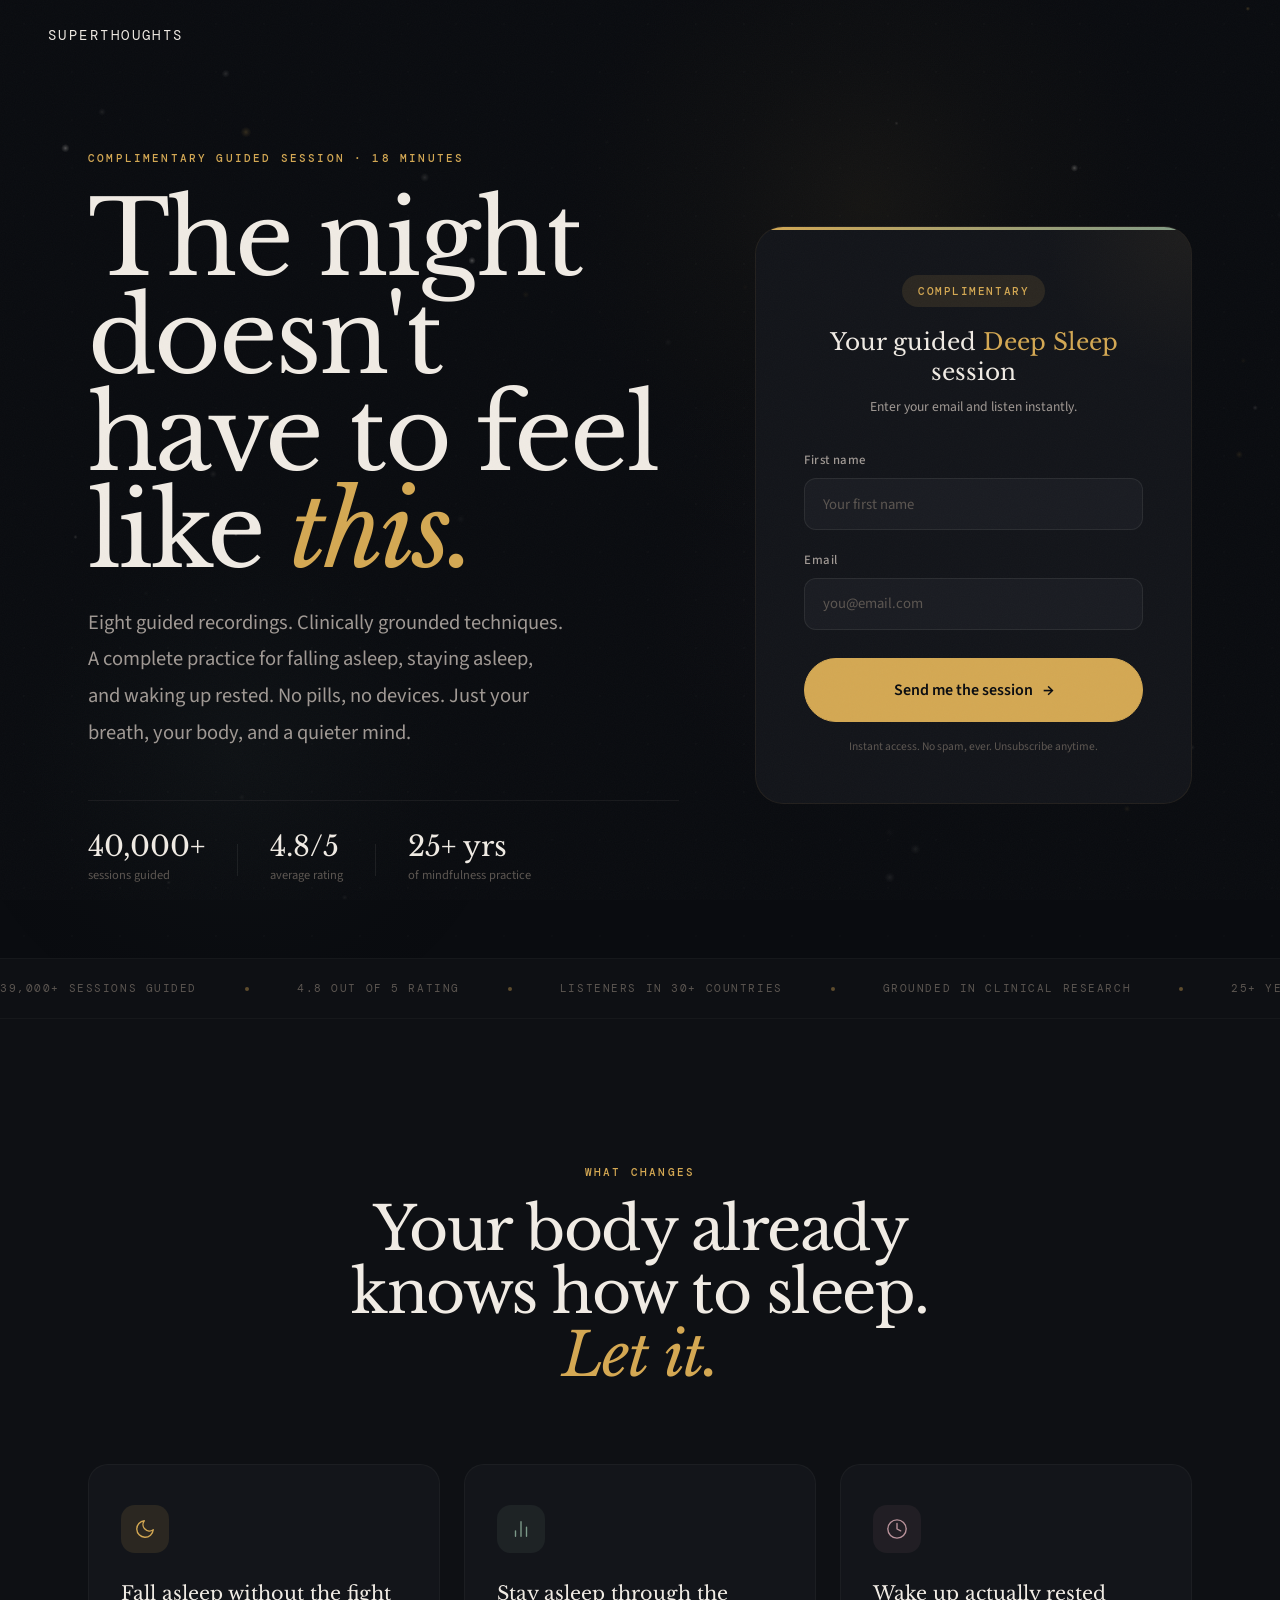
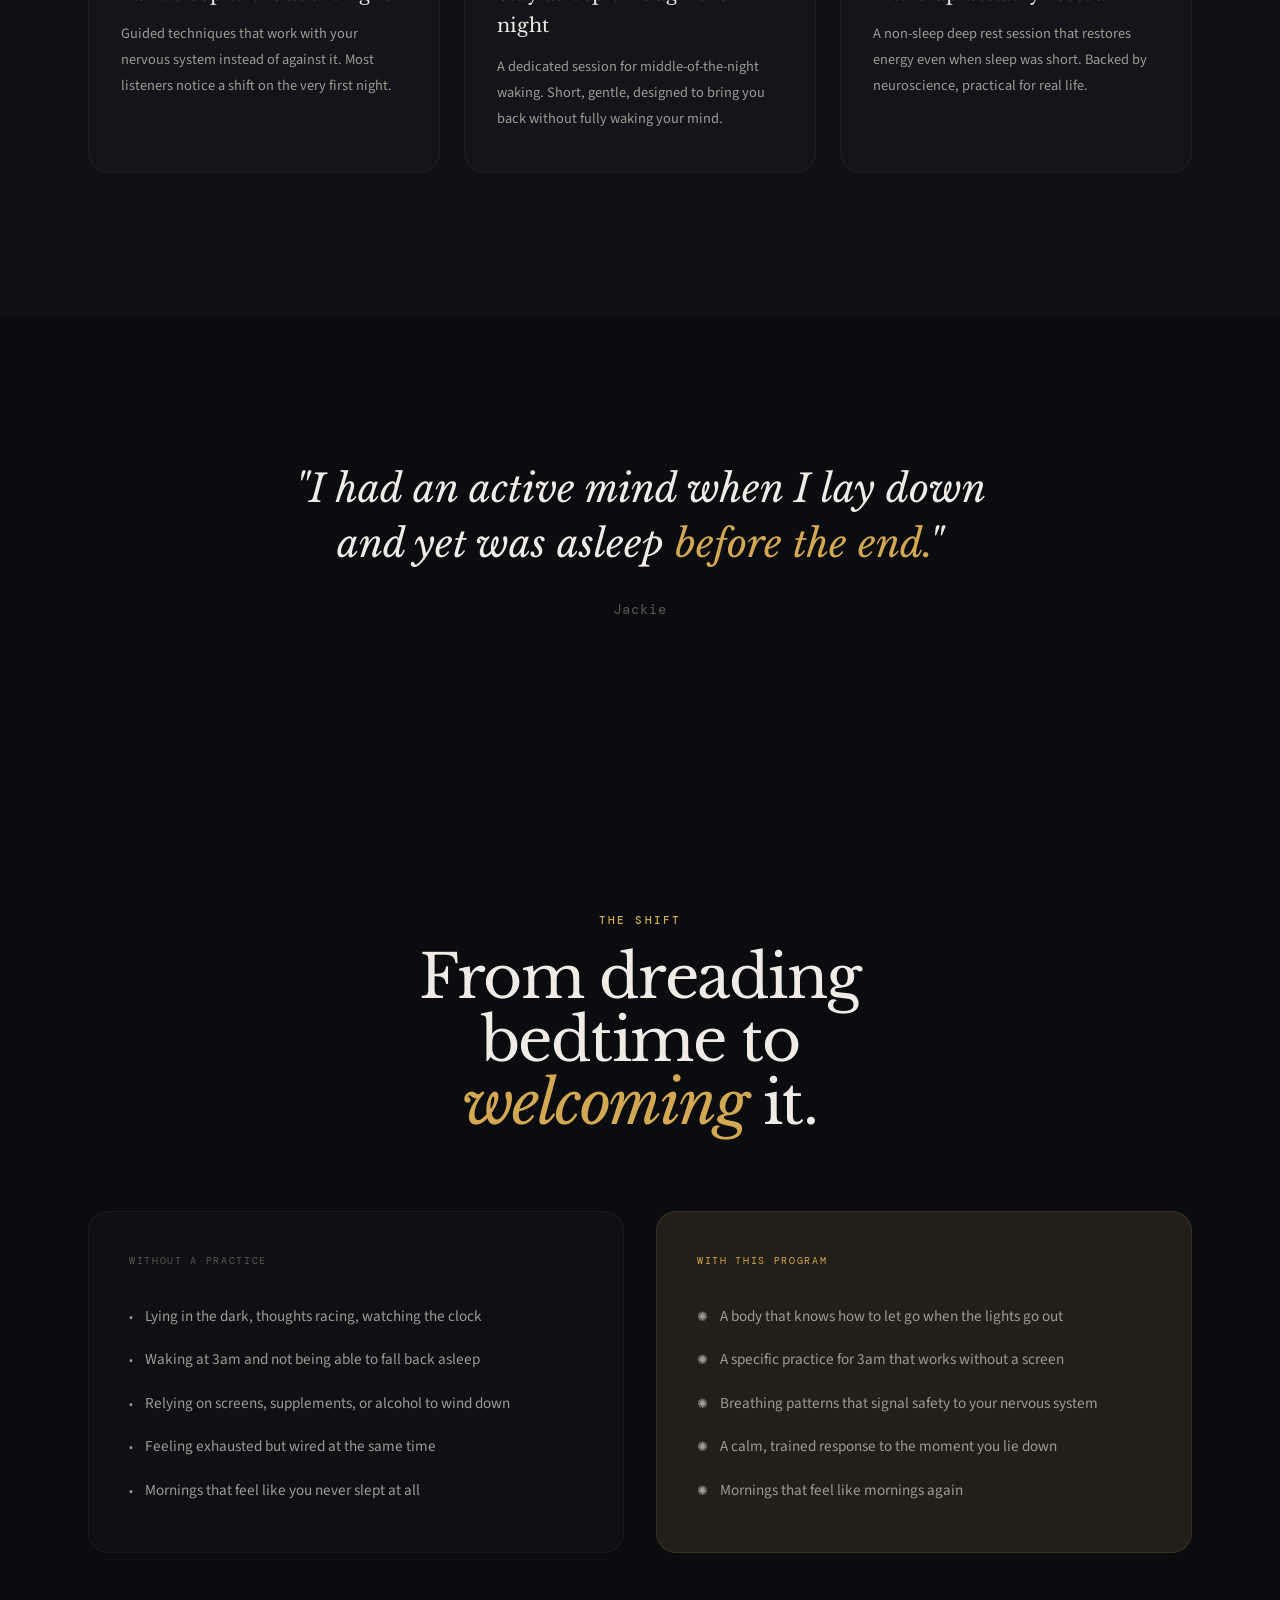
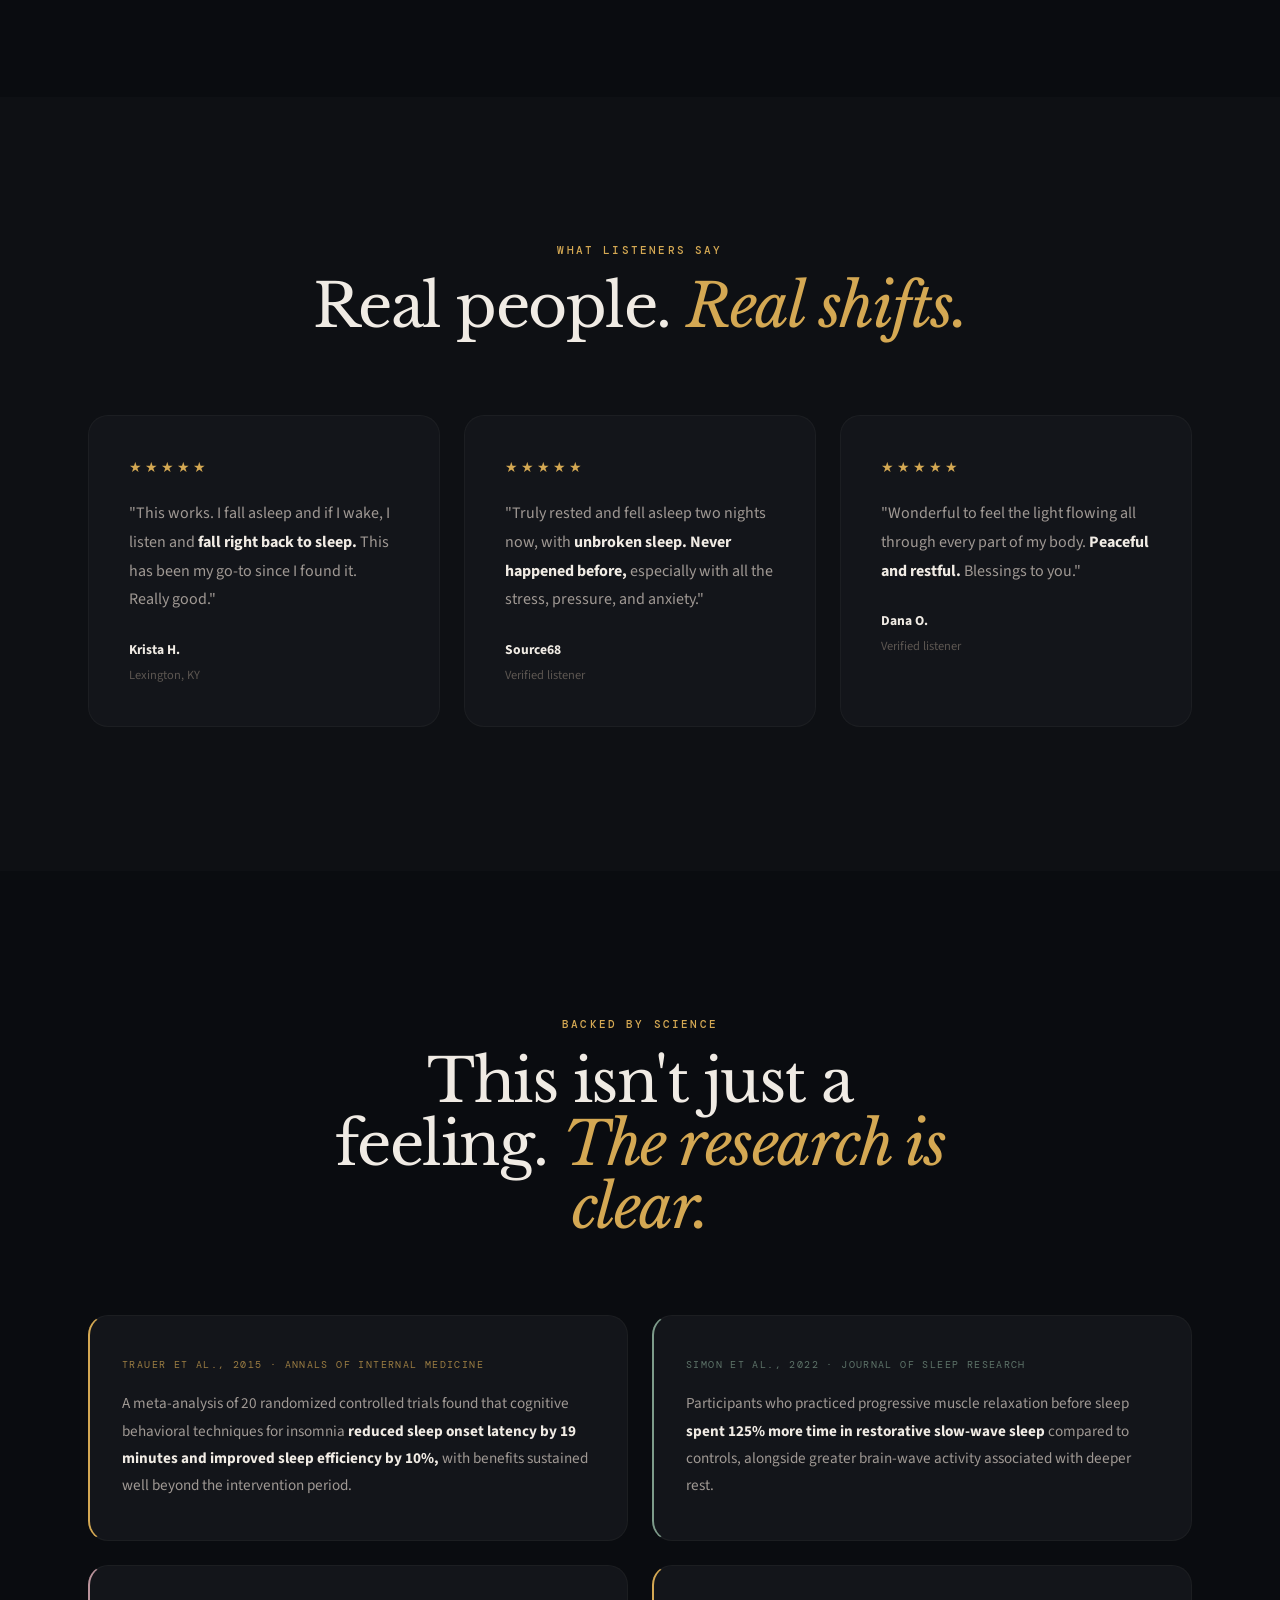
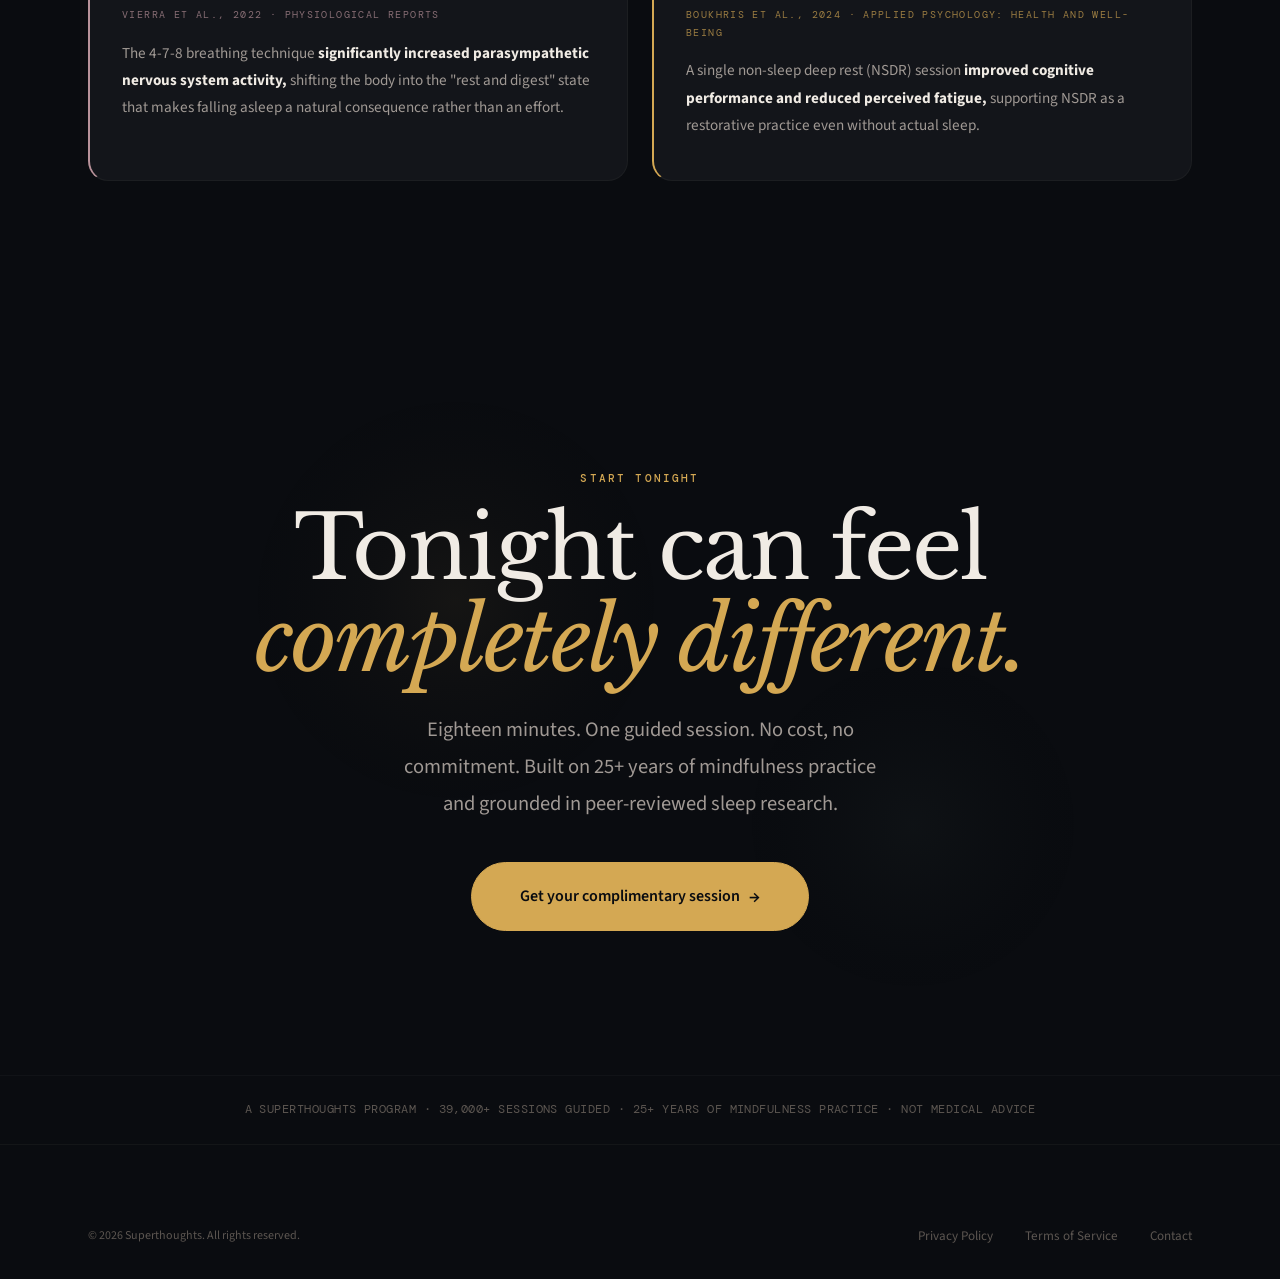
==== commit e0988108: "Add GA4, Meta Pixel, Open Graph, and schema markup for marketing launch - GA4 (G-S151YE55PJ) on all " ====
--- a/index.html
+++ b/index.html
@@ -6,6 +6,124 @@
   <link rel="icon" type="image/svg+xml" href="data:image/svg+xml,<svg xmlns='http://www.w3.org/2000/svg' viewBox='0 0 100 100'><rect width='100' height='100' rx='18' fill='%230a0c10'/><text x='50' y='72' font-family='Georgia,serif' font-size='68' font-weight='400' font-style='italic' fill='%23d4a853' text-anchor='middle'>S</text></svg>">
   <title>Superthoughts - Deep Sleep</title>
   <meta name="description" content="Fall asleep faster, stay asleep longer. An 8-session guided sleep program grounded in CBT-I, progressive relaxation, and non-sleep deep rest. From Superthoughts.">
+  <link rel="canonical" href="https://deep-sleep.superthoughts.com/">
+
+  <!-- Open Graph / Facebook -->
+  <meta property="og:type" content="product">
+  <meta property="og:url" content="https://deep-sleep.superthoughts.com/">
+  <meta property="og:title" content="Deep Sleep — An 8-Session Guided Sleep Program">
+  <meta property="og:description" content="Fall asleep faster, stay asleep longer. Clinically grounded techniques from 25+ years of mindfulness practice. 39,000+ sessions guided. Try a free session.">
+  <meta property="og:image" content="https://deep-sleep.superthoughts.com/og-image.png">
+  <meta property="og:image:width" content="1200">
+  <meta property="og:image:height" content="630">
+  <meta property="og:site_name" content="Superthoughts">
+  <meta property="product:price:amount" content="49.00">
+  <meta property="product:price:currency" content="USD">
+
+  <!-- Twitter -->
+  <meta name="twitter:card" content="summary_large_image">
+  <meta name="twitter:title" content="Deep Sleep — An 8-Session Guided Sleep Program">
+  <meta name="twitter:description" content="Fall asleep faster, stay asleep longer. Clinically grounded techniques. Try a free 18-minute session.">
+  <meta name="twitter:image" content="https://deep-sleep.superthoughts.com/og-image.png">
+
+  <!-- Schema.org Product + FAQ -->
+  <script type="application/ld+json">
+  {
+    "@context": "https://schema.org",
+    "@type": "Product",
+    "name": "Superthoughts: Deep Sleep",
+    "description": "An 8-session guided sleep program grounded in CBT-I, progressive relaxation, and non-sleep deep rest. Fall asleep faster, stay asleep longer, and wake up rested.",
+    "brand": { "@type": "Brand", "name": "Superthoughts" },
+    "url": "https://deep-sleep.superthoughts.com/",
+    "image": "https://deep-sleep.superthoughts.com/og-image.png",
+    "offers": {
+      "@type": "Offer",
+      "price": "49.00",
+      "priceCurrency": "USD",
+      "availability": "https://schema.org/InStock",
+      "url": "https://buy.stripe.com/14AeVf6RWaq00140pK3Je01",
+      "priceValidUntil": "2027-12-31"
+    },
+    "aggregateRating": {
+      "@type": "AggregateRating",
+      "ratingValue": "4.8",
+      "ratingCount": "39000",
+      "bestRating": "5"
+    },
+    "review": [
+      {
+        "@type": "Review",
+        "author": { "@type": "Person", "name": "Krista H." },
+        "reviewRating": { "@type": "Rating", "ratingValue": "5" },
+        "reviewBody": "This works. I fall asleep and if I wake, I listen and fall right back to sleep. This has been my go-to since I found it. Really good."
+      },
+      {
+        "@type": "Review",
+        "author": { "@type": "Person", "name": "Donald D." },
+        "reviewRating": { "@type": "Rating", "ratingValue": "5" },
+        "reviewBody": "I was yawning minutes into it. Nice calming voice. Fabulous sleep. I will use this again and again."
+      }
+    ],
+    "creator": {
+      "@type": "Person",
+      "name": "Josh Sundby",
+      "description": "Meditation guide with 25+ years of mindfulness practice and 40,000+ sessions guided on Insight Timer."
+    }
+  }
+  </script>
+  <script type="application/ld+json">
+  {
+    "@context": "https://schema.org",
+    "@type": "FAQPage",
+    "mainEntity": [
+      {
+        "@type": "Question",
+        "name": "What is the Deep Sleep program?",
+        "acceptedAnswer": { "@type": "Answer", "text": "Deep Sleep is an 8-session guided audio program that uses clinically grounded techniques including CBT-I, progressive relaxation, breathwork, and non-sleep deep rest (NSDR) to help you fall asleep faster, stay asleep longer, and wake up rested." }
+      },
+      {
+        "@type": "Question",
+        "name": "Can I try it before I buy?",
+        "acceptedAnswer": { "@type": "Answer", "text": "Yes. Enter your email on the landing page to instantly access a free 18-minute guided session called Arrival. No credit card required." }
+      },
+      {
+        "@type": "Question",
+        "name": "How much does it cost?",
+        "acceptedAnswer": { "@type": "Answer", "text": "The full 8-session program is a one-time payment of $49. No subscription, no recurring charges. Includes lifetime access and all future recordings at no additional cost." }
+      },
+      {
+        "@type": "Question",
+        "name": "Is there a refund policy?",
+        "acceptedAnswer": { "@type": "Answer", "text": "Yes, there is a 30-day full refund guarantee. If the program does not work for you, contact us for a complete refund." }
+      }
+    ]
+  }
+  </script>
+
+  <!-- Google Analytics 4 — Replace G-S151YE55PJ with your Measurement ID -->
+  <script async src="https://www.googletagmanager.com/gtag/js?id=G-S151YE55PJ"></script>
+  <script>
+    window.dataLayer = window.dataLayer || [];
+    function gtag(){dataLayer.push(arguments);}
+    gtag('js', new Date());
+    gtag('config', 'G-S151YE55PJ');
+  </script>
+
+  <!-- Meta Pixel — Replace 168292265148 with your Pixel ID -->
+  <script>
+    !function(f,b,e,v,n,t,s)
+    {if(f.fbq)return;n=f.fbq=function(){n.callMethod?
+    n.callMethod.apply(n,arguments):n.queue.push(arguments)};
+    if(!f._fbq)f._fbq=n;n.push=n;n.loaded=!0;n.version='2.0';
+    n.queue=[];t=b.createElement(e);t.async=!0;
+    t.src=v;s=b.getElementsByTagName(e)[0];
+    s.parentNode.insertBefore(t,s)}(window, document,'script',
+    'https://connect.facebook.net/en_US/fbevents.js');
+    fbq('init', '168292265148');
+    fbq('track', 'PageView');
+  </script>
+  <noscript><img height="1" width="1" style="display:none" src="https://www.facebook.com/tr?id=168292265148&ev=PageView&noscript=1"/></noscript>
+
   <link rel="preconnect" href="https://fonts.googleapis.com">
   <link rel="preconnect" href="https://fonts.gstatic.com" crossorigin>
   <link href="https://fonts.googleapis.com/css2?family=Libre+Baskerville:ital,wght@0,400;0,700;1,400&family=DM+Mono:wght@400;500&family=Source+Sans+3:wght@400;500;600&display=swap" rel="stylesheet">
@@ -640,6 +758,10 @@
         body: JSON.stringify({ email_address: email, first_name: name })
       }).catch(() => {}); // fail silently — never block the user
 
+      // Track conversion events
+      if (typeof gtag === 'function') gtag('event', 'generate_lead', { event_category: 'engagement', event_label: 'free_session_signup' });
+      if (typeof fbq === 'function') fbq('track', 'Lead', { content_name: 'Deep Sleep Free Session' });
+
       // Redirect to free session page
       setTimeout(() => {
         window.location.href = 'free-session.html';
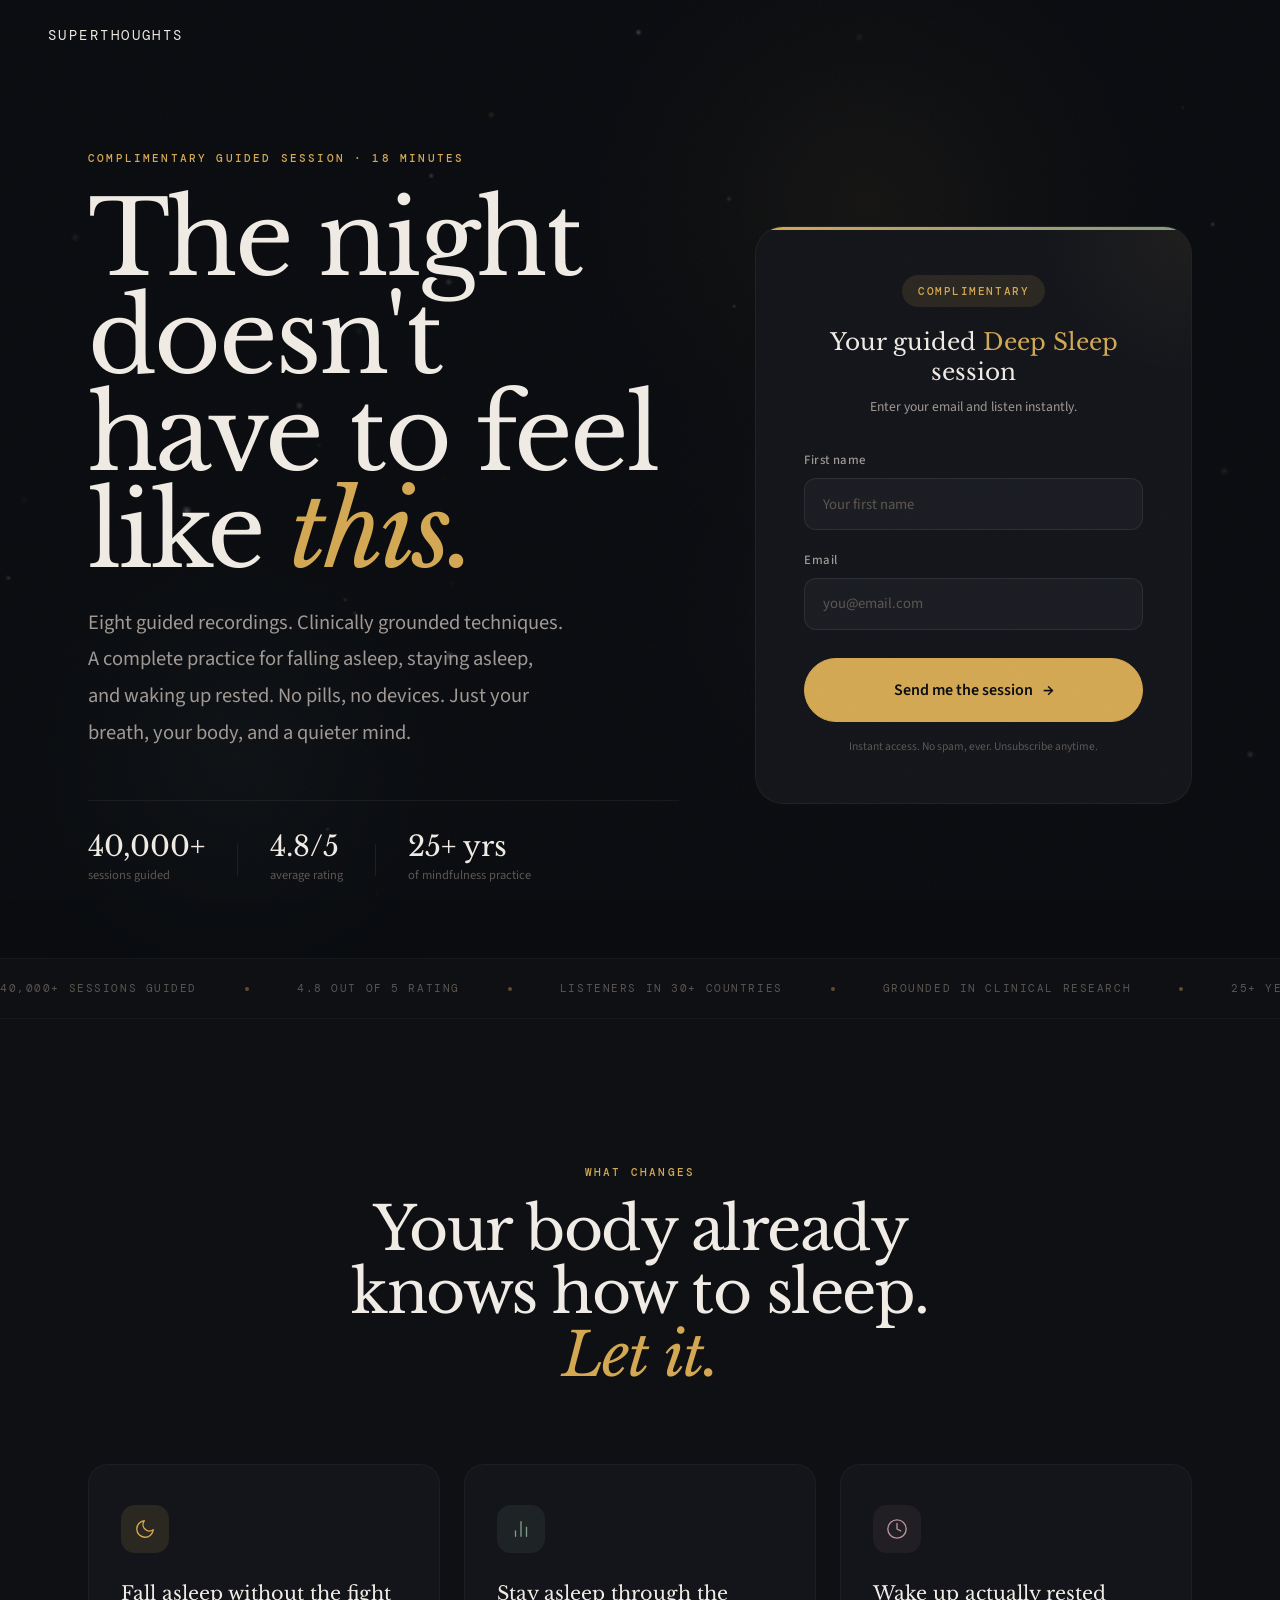
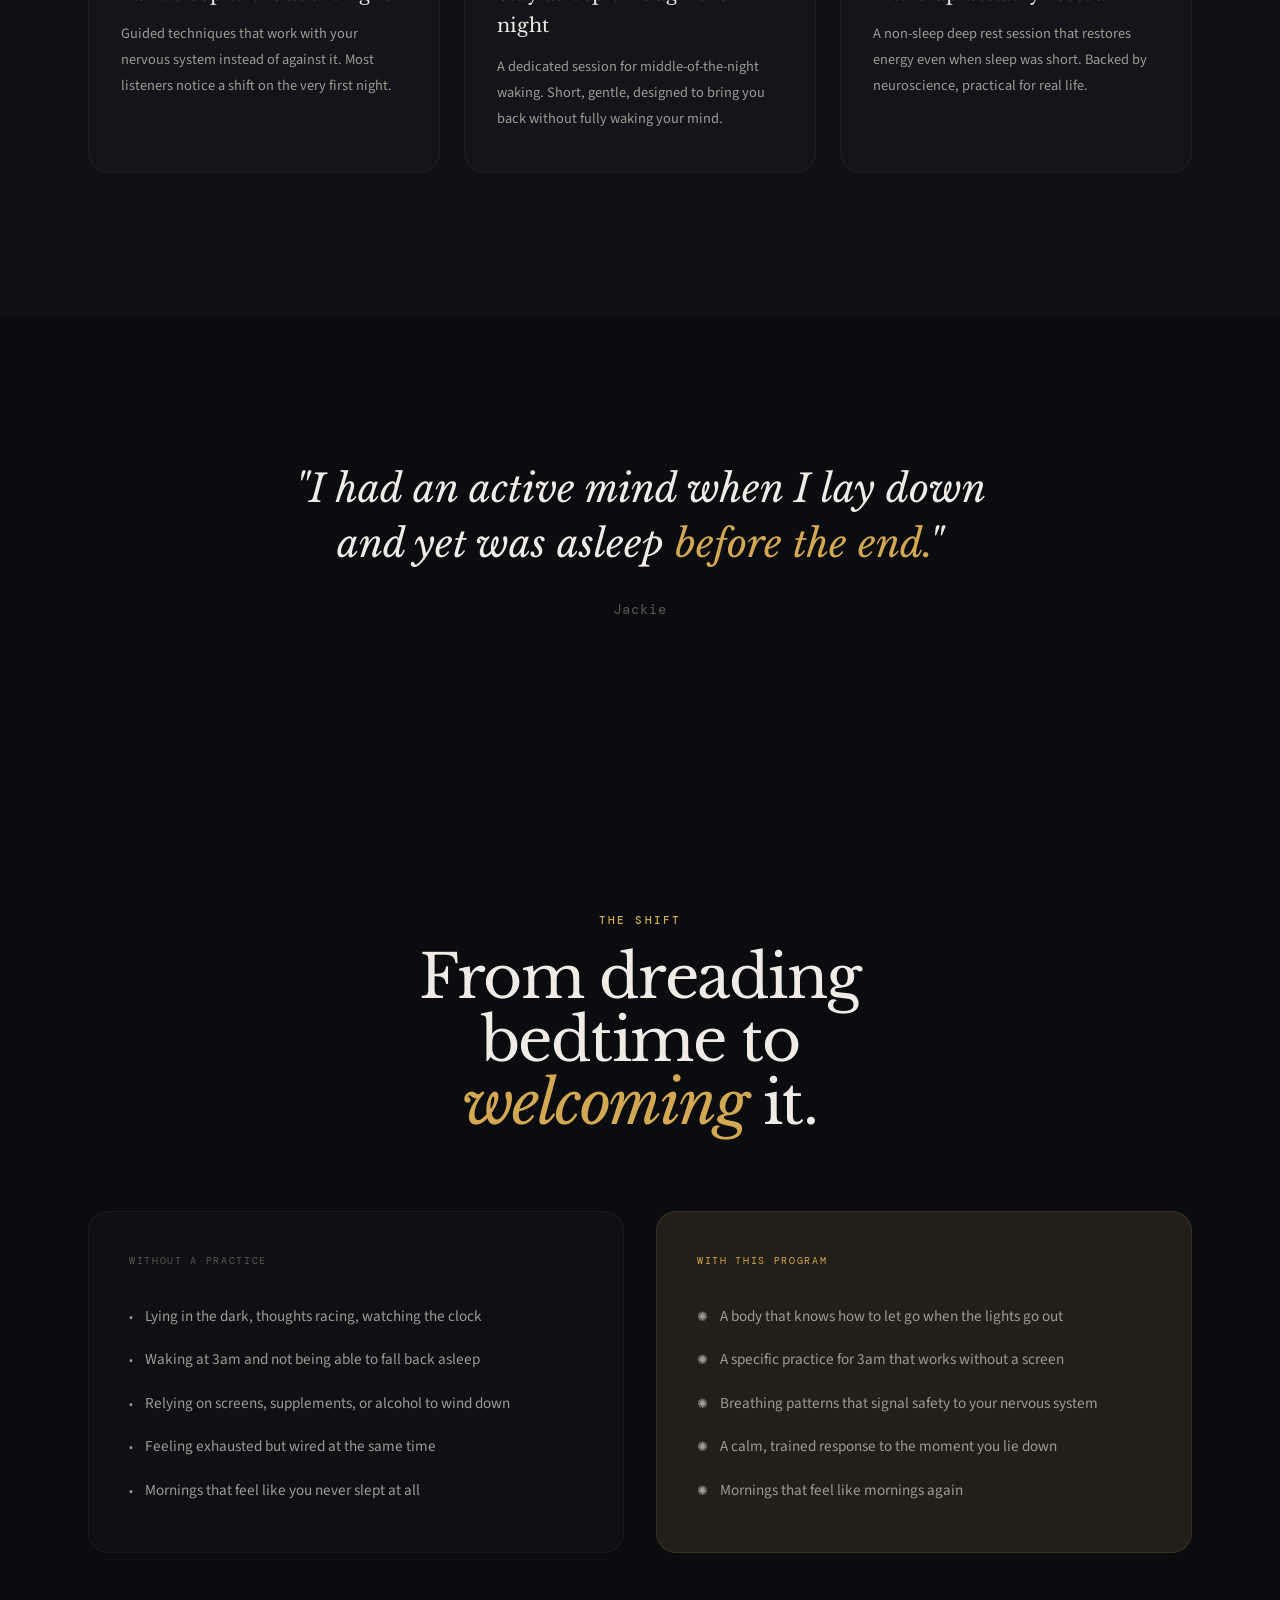
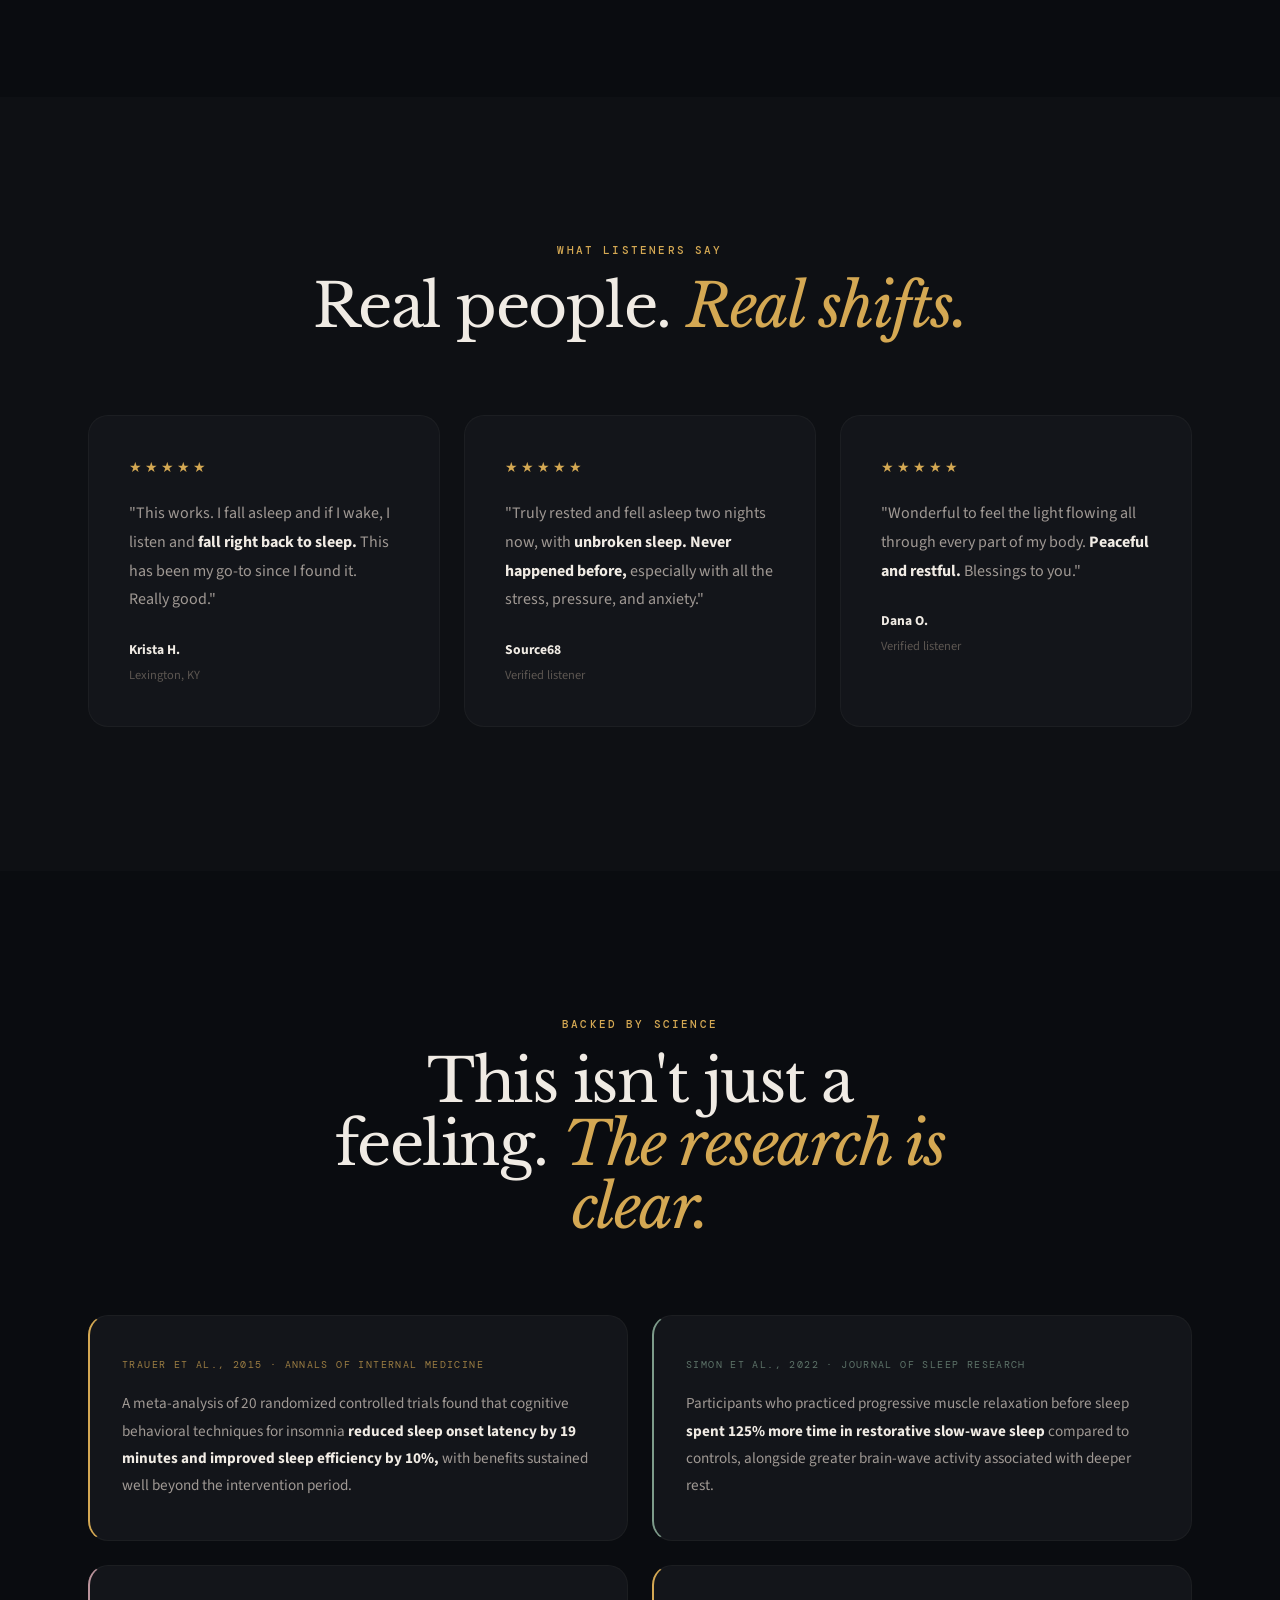
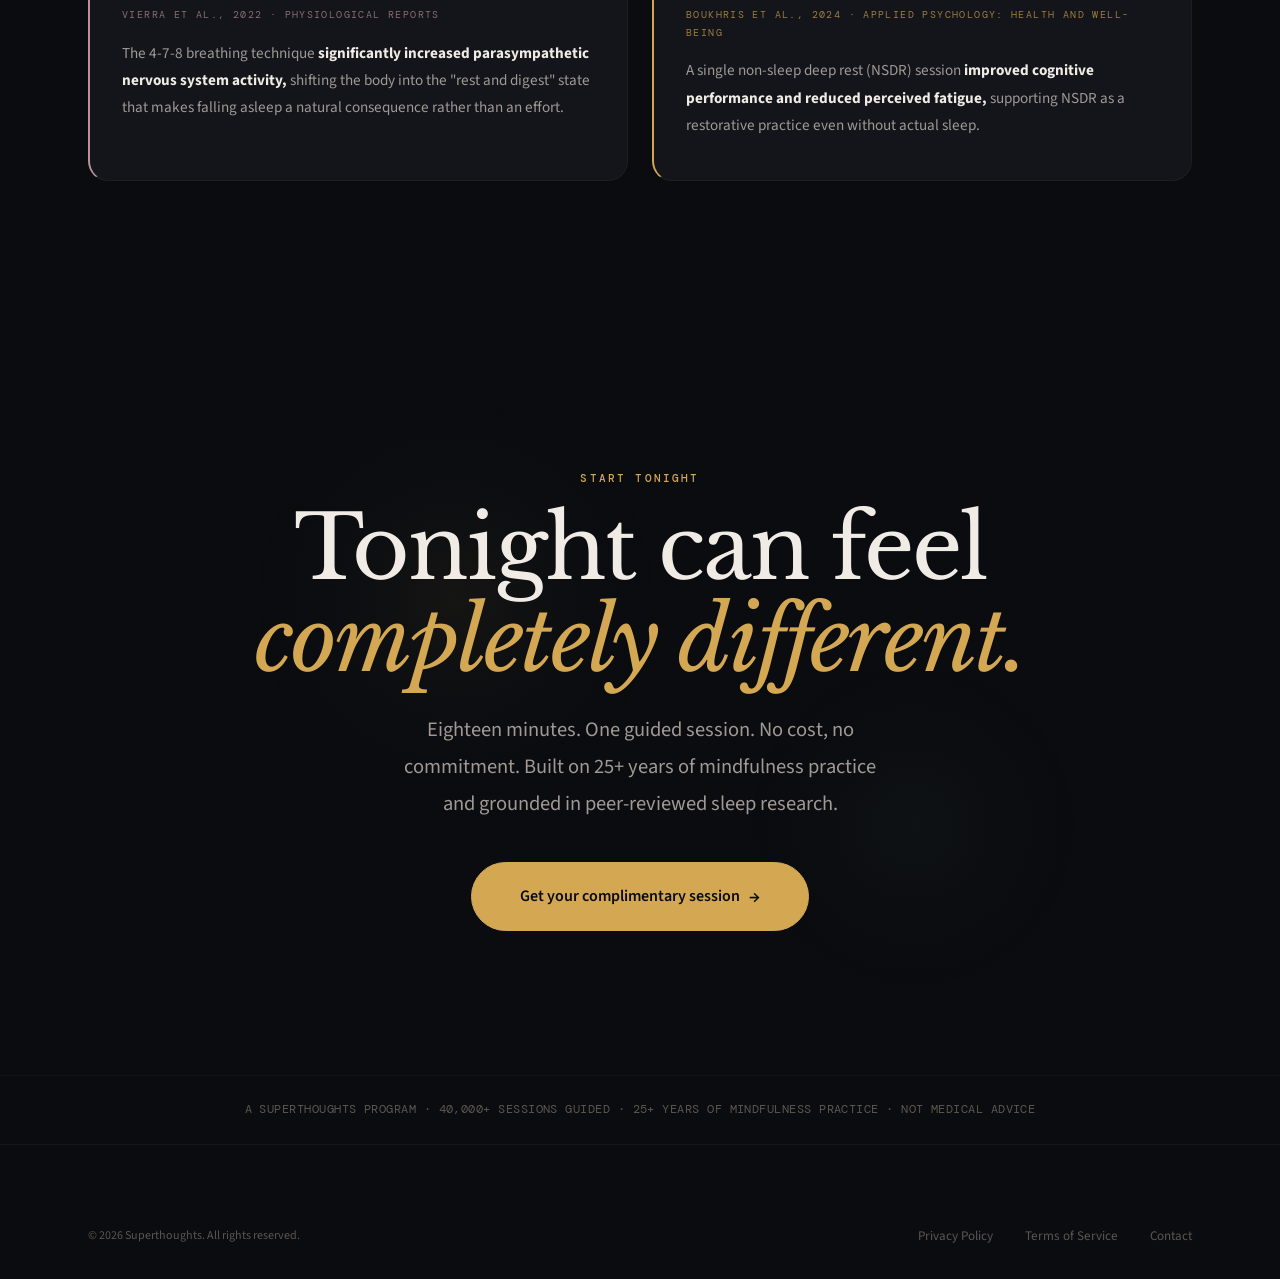
==== commit e0a47bb5: "Redesign OG image with stars, breathing orb, and update to 40K+ sessions Co-Authored-By: Claude Opus" ====
--- a/index.html
+++ b/index.html
@@ -12,7 +12,7 @@
   <meta property="og:type" content="product">
   <meta property="og:url" content="https://deep-sleep.superthoughts.com/">
   <meta property="og:title" content="Deep Sleep — An 8-Session Guided Sleep Program">
-  <meta property="og:description" content="Fall asleep faster, stay asleep longer. Clinically grounded techniques from 25+ years of mindfulness practice. 39,000+ sessions guided. Try a free session.">
+  <meta property="og:description" content="Fall asleep faster, stay asleep longer. Clinically grounded techniques from 25+ years of mindfulness practice. 40,000+ sessions guided. Try a free session.">
   <meta property="og:image" content="https://deep-sleep.superthoughts.com/og-image.png">
   <meta property="og:image:width" content="1200">
   <meta property="og:image:height" content="630">
@@ -47,7 +47,7 @@
     "aggregateRating": {
       "@type": "AggregateRating",
       "ratingValue": "4.8",
-      "ratingCount": "39000",
+      "ratingCount": "40000",
       "bestRating": "5"
     },
     "review": [
@@ -505,7 +505,7 @@
     <div class="marquee">
       <div class="marquee-track">
         <div class="marquee-content">
-          <span>39,000+ sessions guided</span>
+          <span>40,000+ sessions guided</span>
           <div class="marquee-dot"></div>
           <span>4.8 out of 5 rating</span>
           <div class="marquee-dot"></div>
@@ -519,7 +519,7 @@
           <div class="marquee-dot"></div>
         </div>
         <div class="marquee-content" aria-hidden="true">
-          <span>39,000+ sessions guided</span>
+          <span>40,000+ sessions guided</span>
           <div class="marquee-dot"></div>
           <span>4.8 out of 5 rating</span>
           <div class="marquee-dot"></div>
@@ -692,7 +692,7 @@
 
     <!-- Trust strip -->
     <div class="trust-strip">
-      <p>A Superthoughts program &middot; 39,000+ sessions guided &middot; 25+ years of mindfulness practice &middot; Not medical advice</p>
+      <p>A Superthoughts program &middot; 40,000+ sessions guided &middot; 25+ years of mindfulness practice &middot; Not medical advice</p>
     </div>
 
     <!-- Footer -->
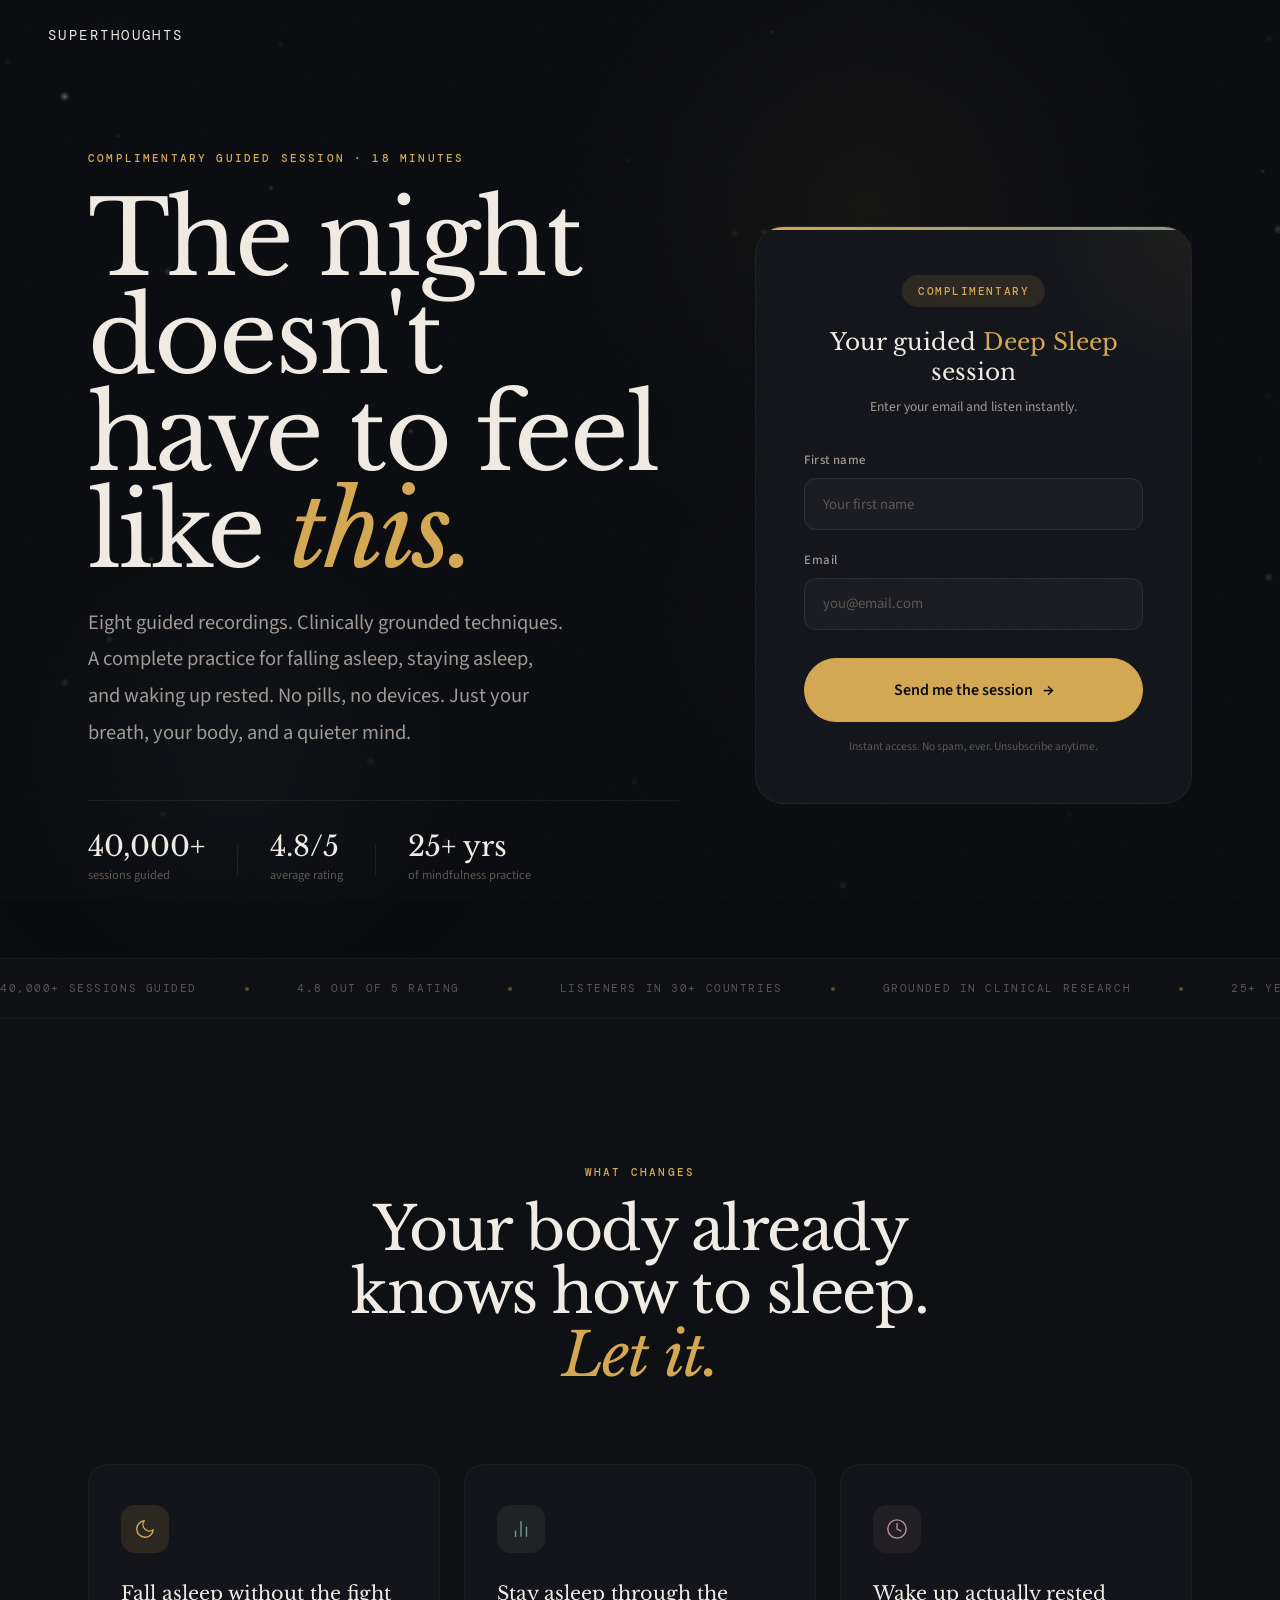
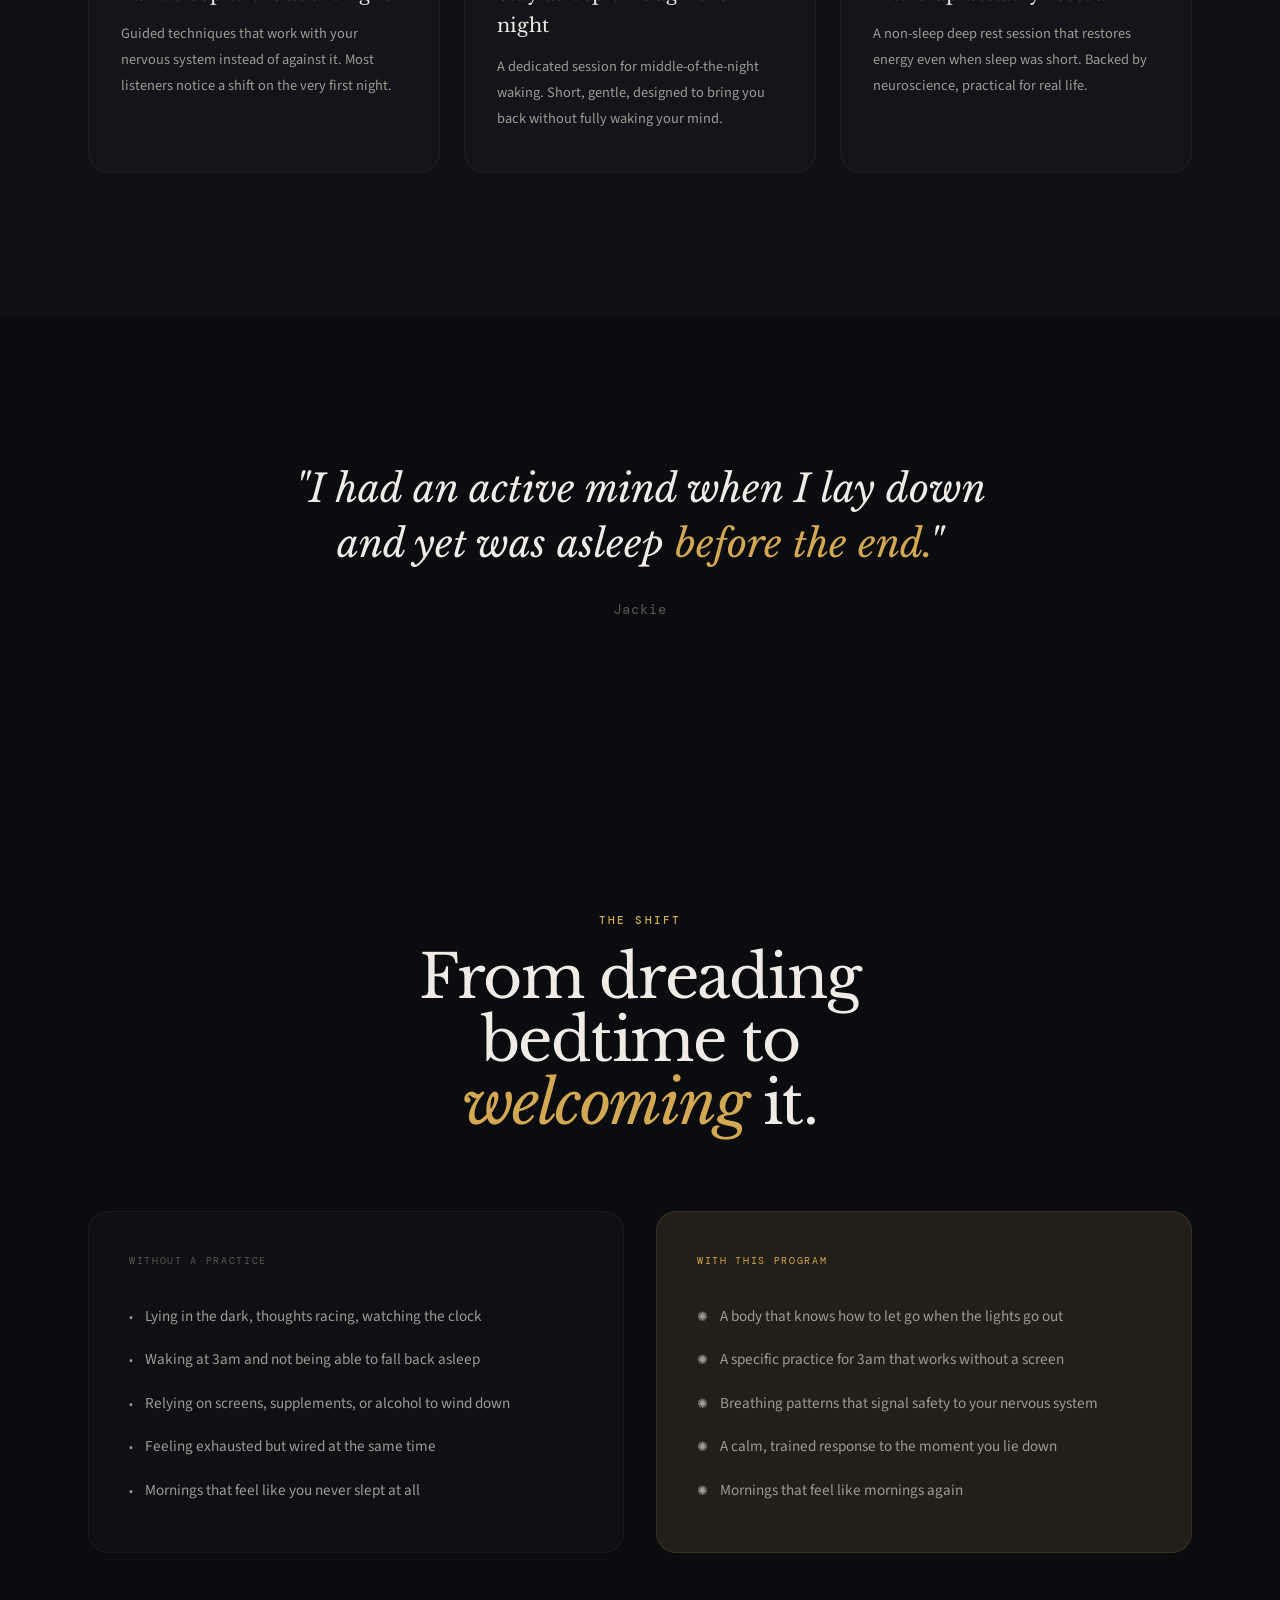
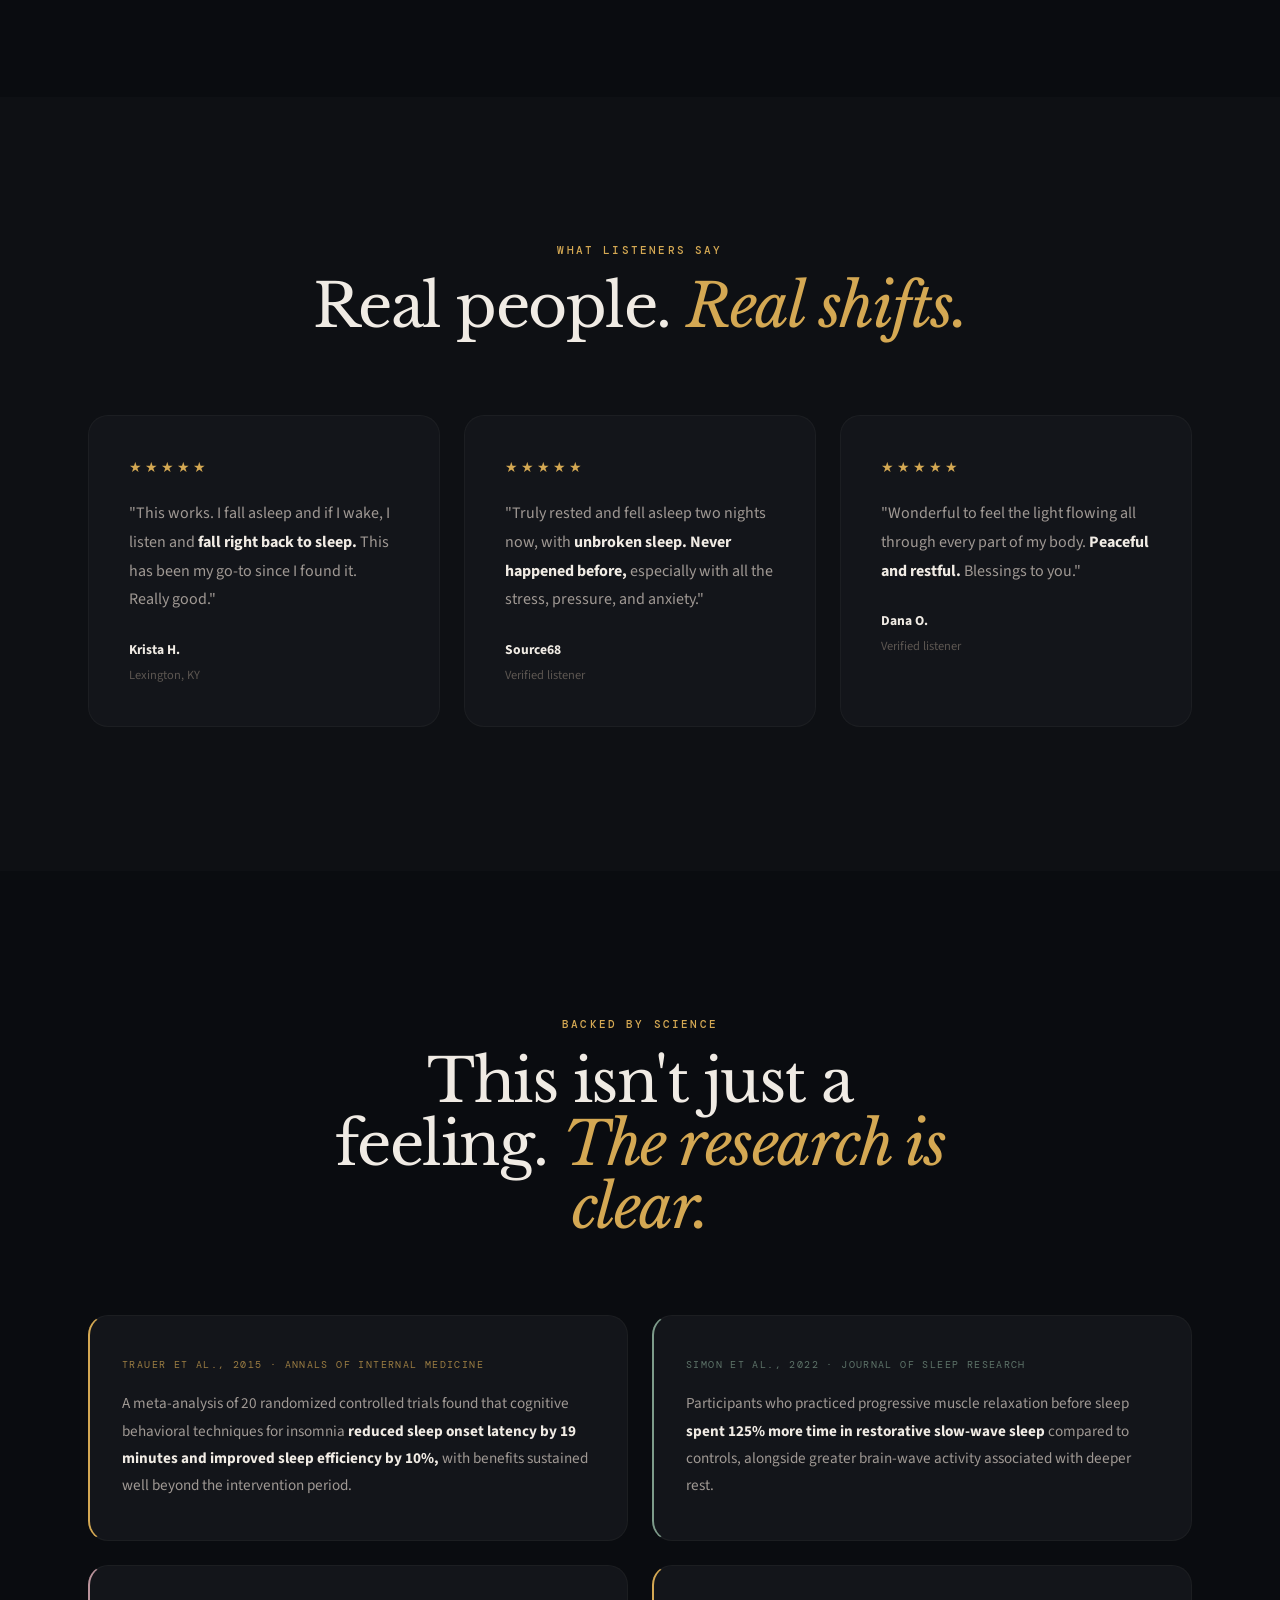
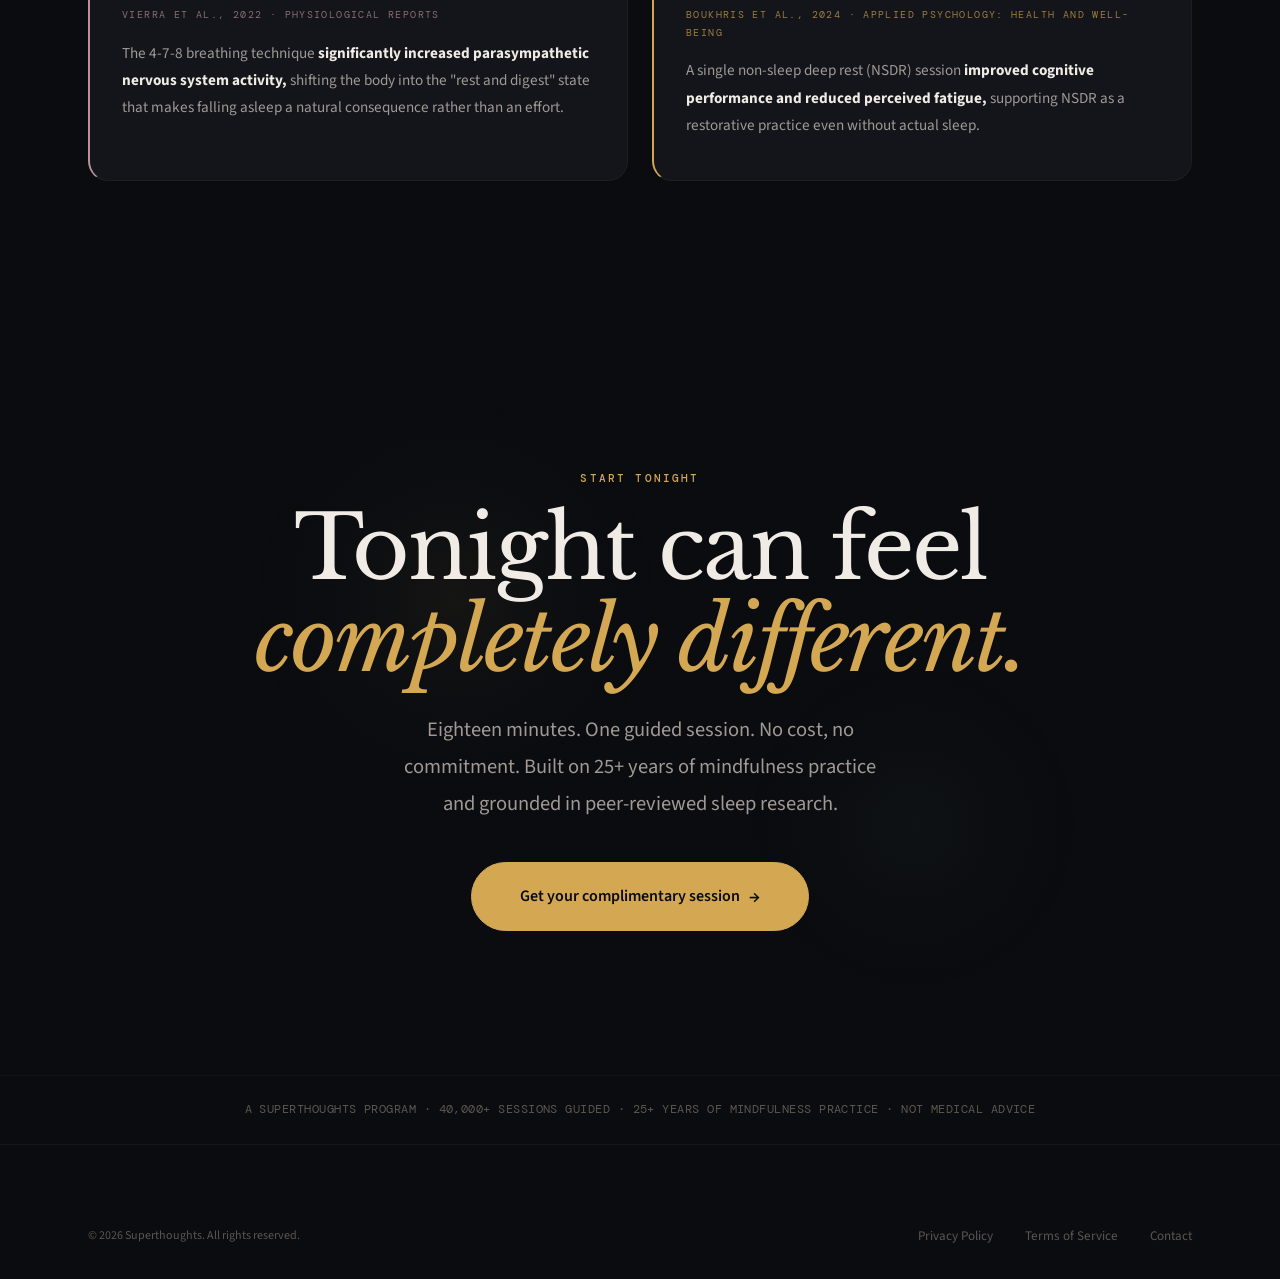
==== commit e4109557: "Rename OG image to og-share.png to bust Facebook cache Co-Authored-By: Claude Opus 4.6 (1M context) " ====
--- a/index.html
+++ b/index.html
@@ -13,7 +13,7 @@
   <meta property="og:url" content="https://deep-sleep.superthoughts.com/">
   <meta property="og:title" content="Deep Sleep — An 8-Session Guided Sleep Program">
   <meta property="og:description" content="Fall asleep faster, stay asleep longer. Clinically grounded techniques from 25+ years of mindfulness practice. 40,000+ sessions guided. Try a free session.">
-  <meta property="og:image" content="https://deep-sleep.superthoughts.com/og-image.png">
+  <meta property="og:image" content="https://deep-sleep.superthoughts.com/og-share.png">
   <meta property="og:image:width" content="1200">
   <meta property="og:image:height" content="630">
   <meta property="og:site_name" content="Superthoughts">
@@ -24,7 +24,7 @@
   <meta name="twitter:card" content="summary_large_image">
   <meta name="twitter:title" content="Deep Sleep — An 8-Session Guided Sleep Program">
   <meta name="twitter:description" content="Fall asleep faster, stay asleep longer. Clinically grounded techniques. Try a free 18-minute session.">
-  <meta name="twitter:image" content="https://deep-sleep.superthoughts.com/og-image.png">
+  <meta name="twitter:image" content="https://deep-sleep.superthoughts.com/og-share.png">
 
   <!-- Schema.org Product + FAQ -->
   <script type="application/ld+json">
@@ -35,7 +35,7 @@
     "description": "An 8-session guided sleep program grounded in CBT-I, progressive relaxation, and non-sleep deep rest. Fall asleep faster, stay asleep longer, and wake up rested.",
     "brand": { "@type": "Brand", "name": "Superthoughts" },
     "url": "https://deep-sleep.superthoughts.com/",
-    "image": "https://deep-sleep.superthoughts.com/og-image.png",
+    "image": "https://deep-sleep.superthoughts.com/og-share.png",
     "offers": {
       "@type": "Offer",
       "price": "49.00",
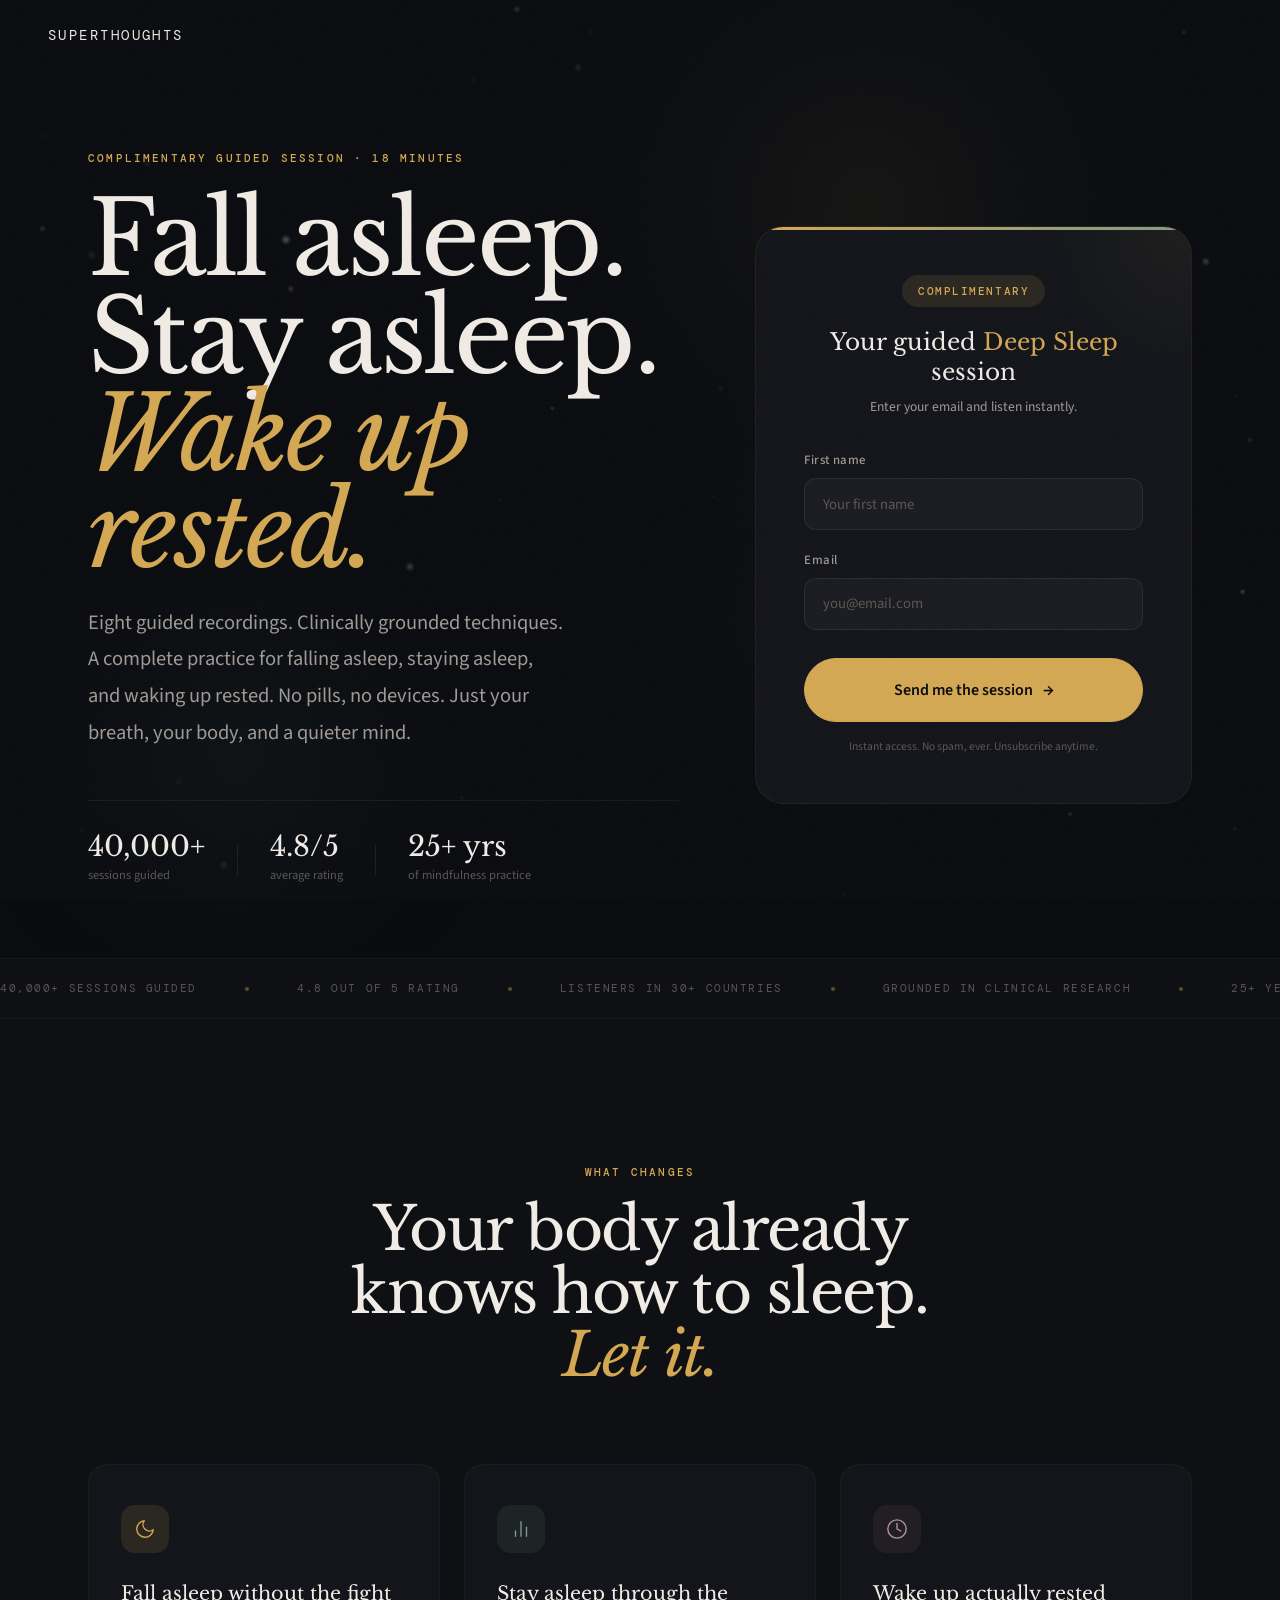
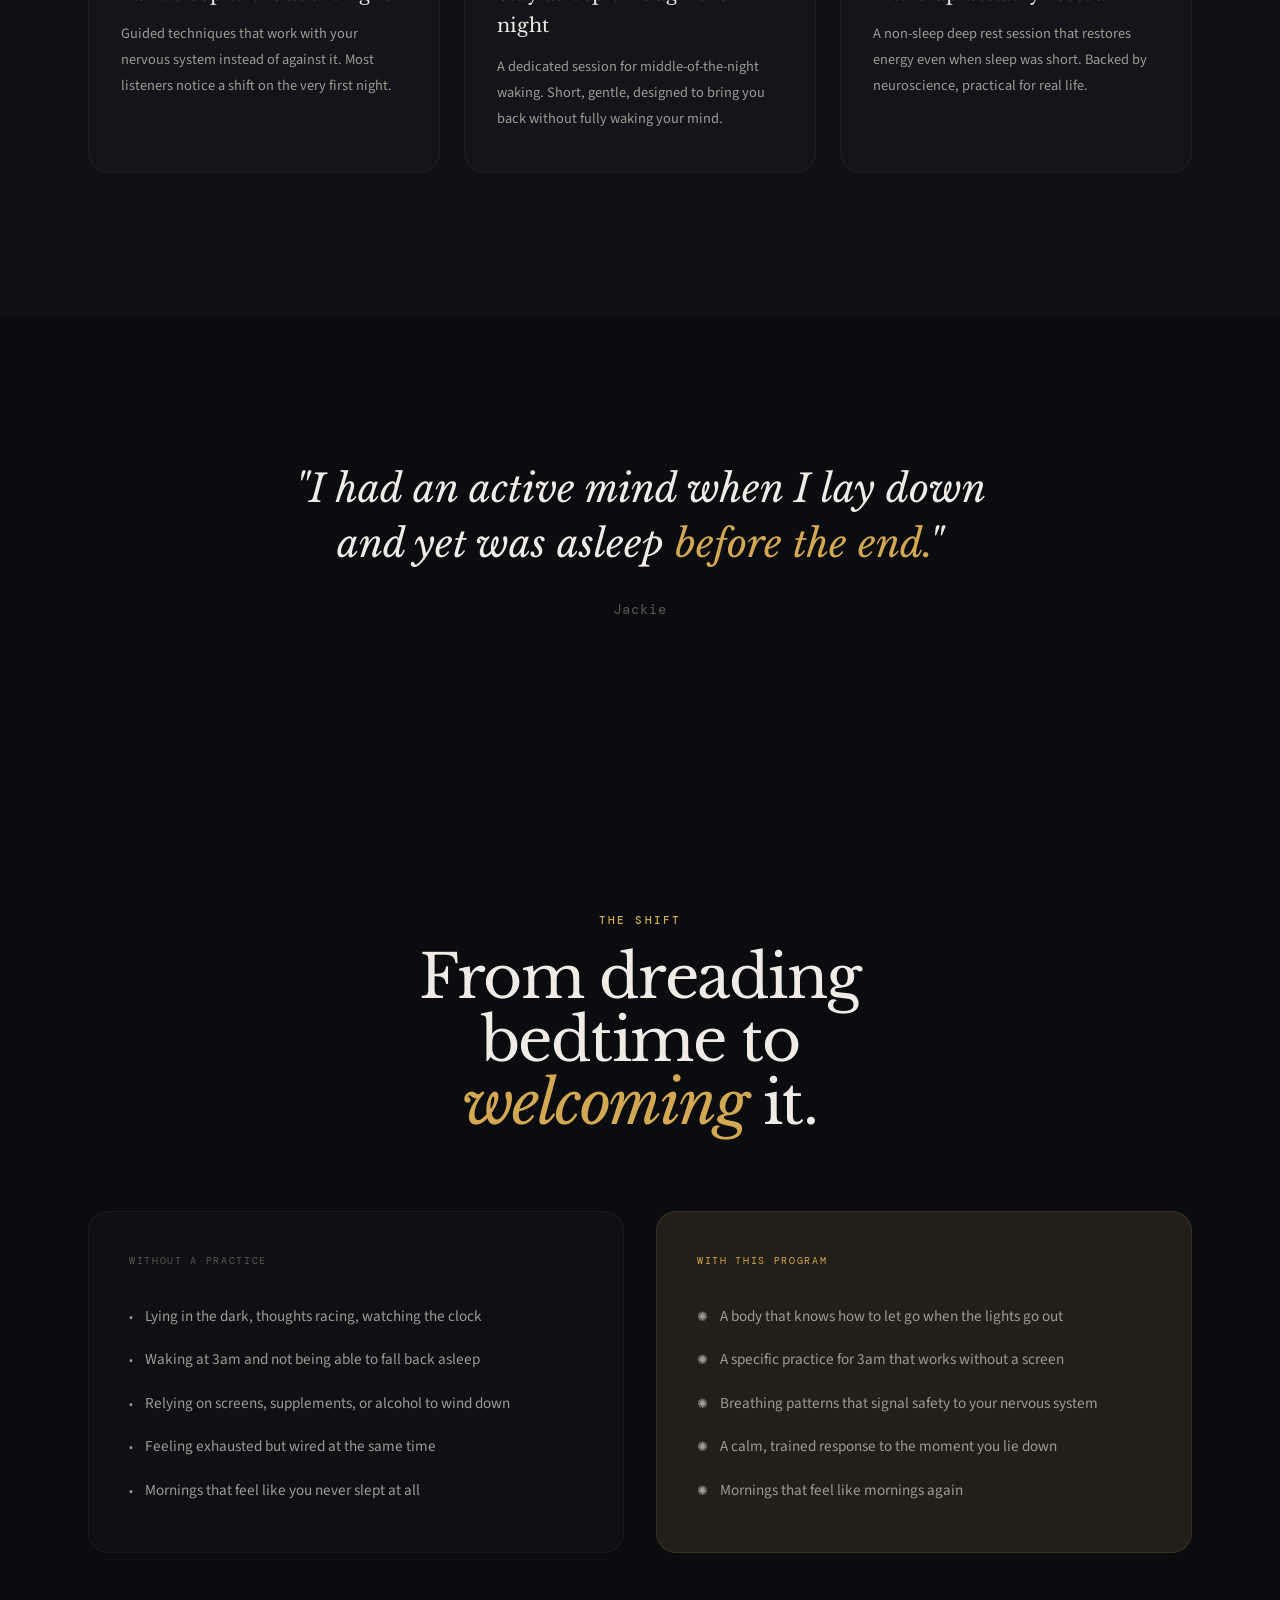
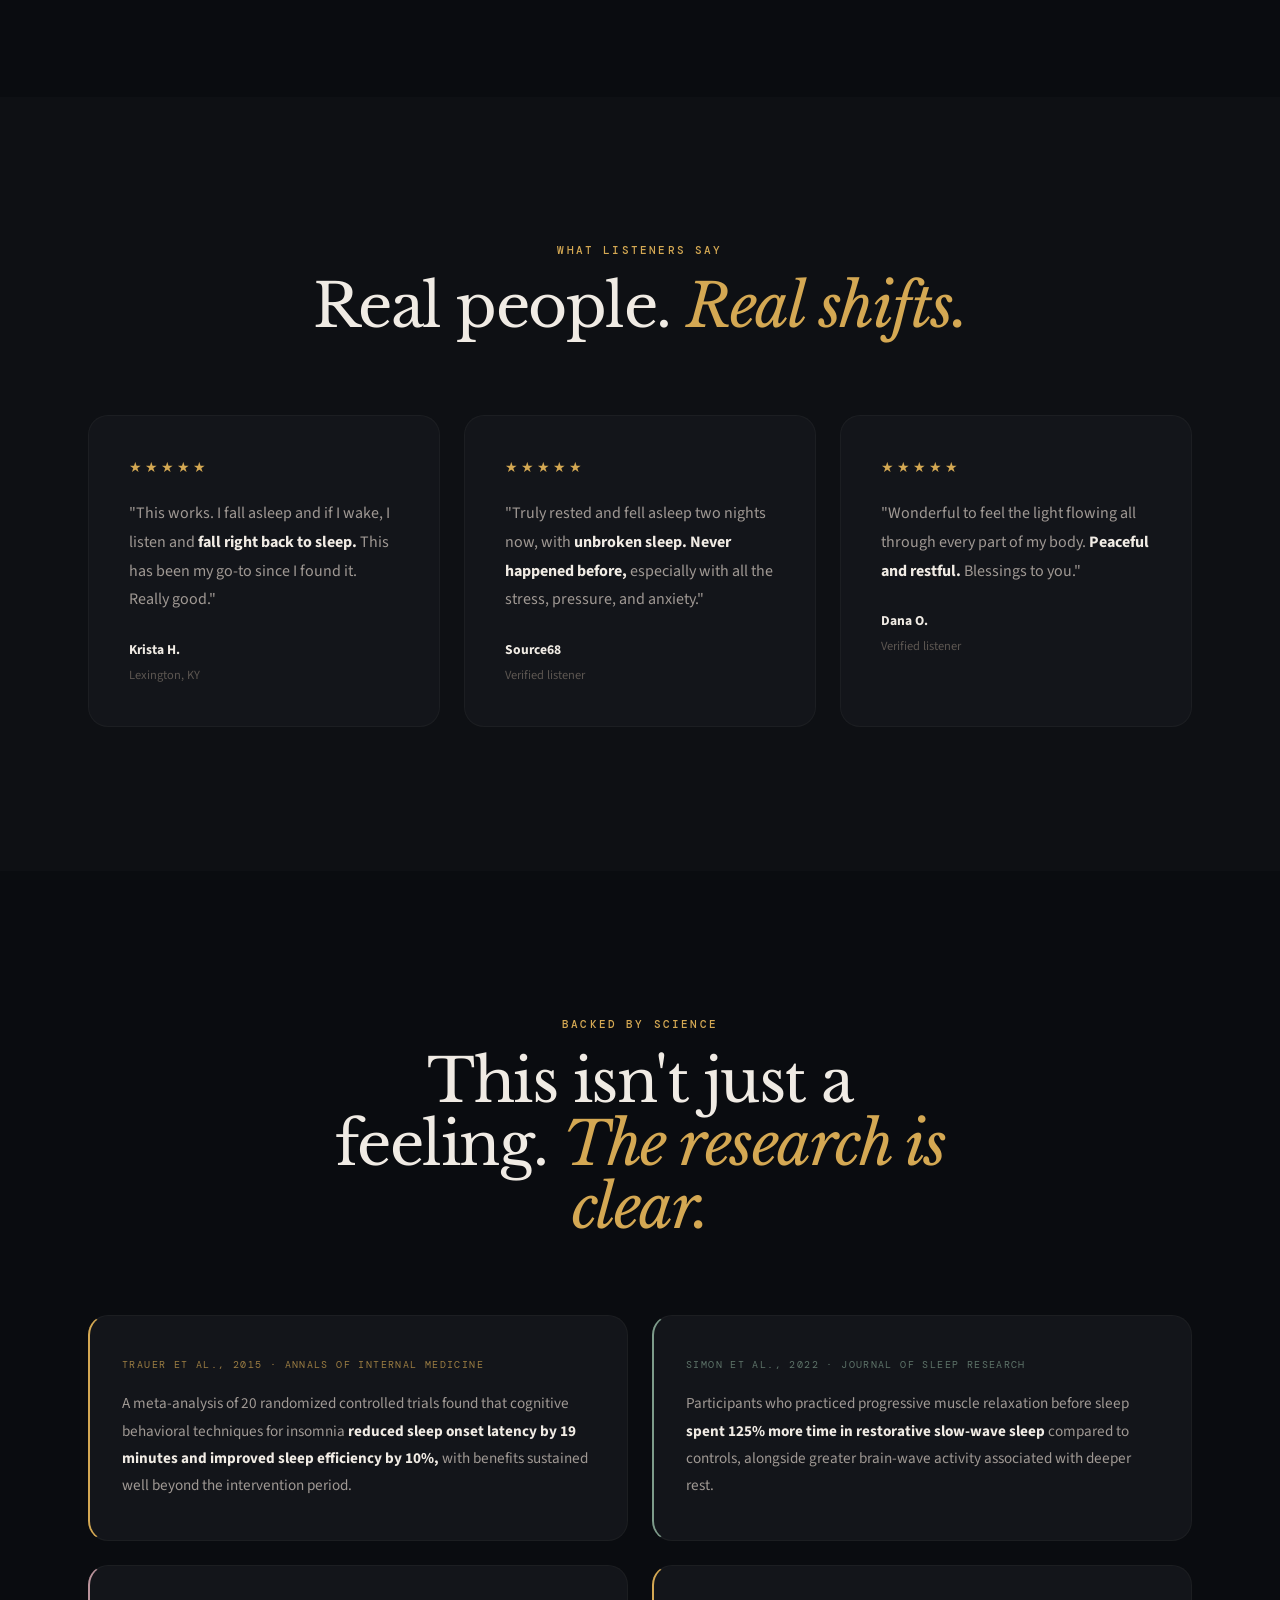
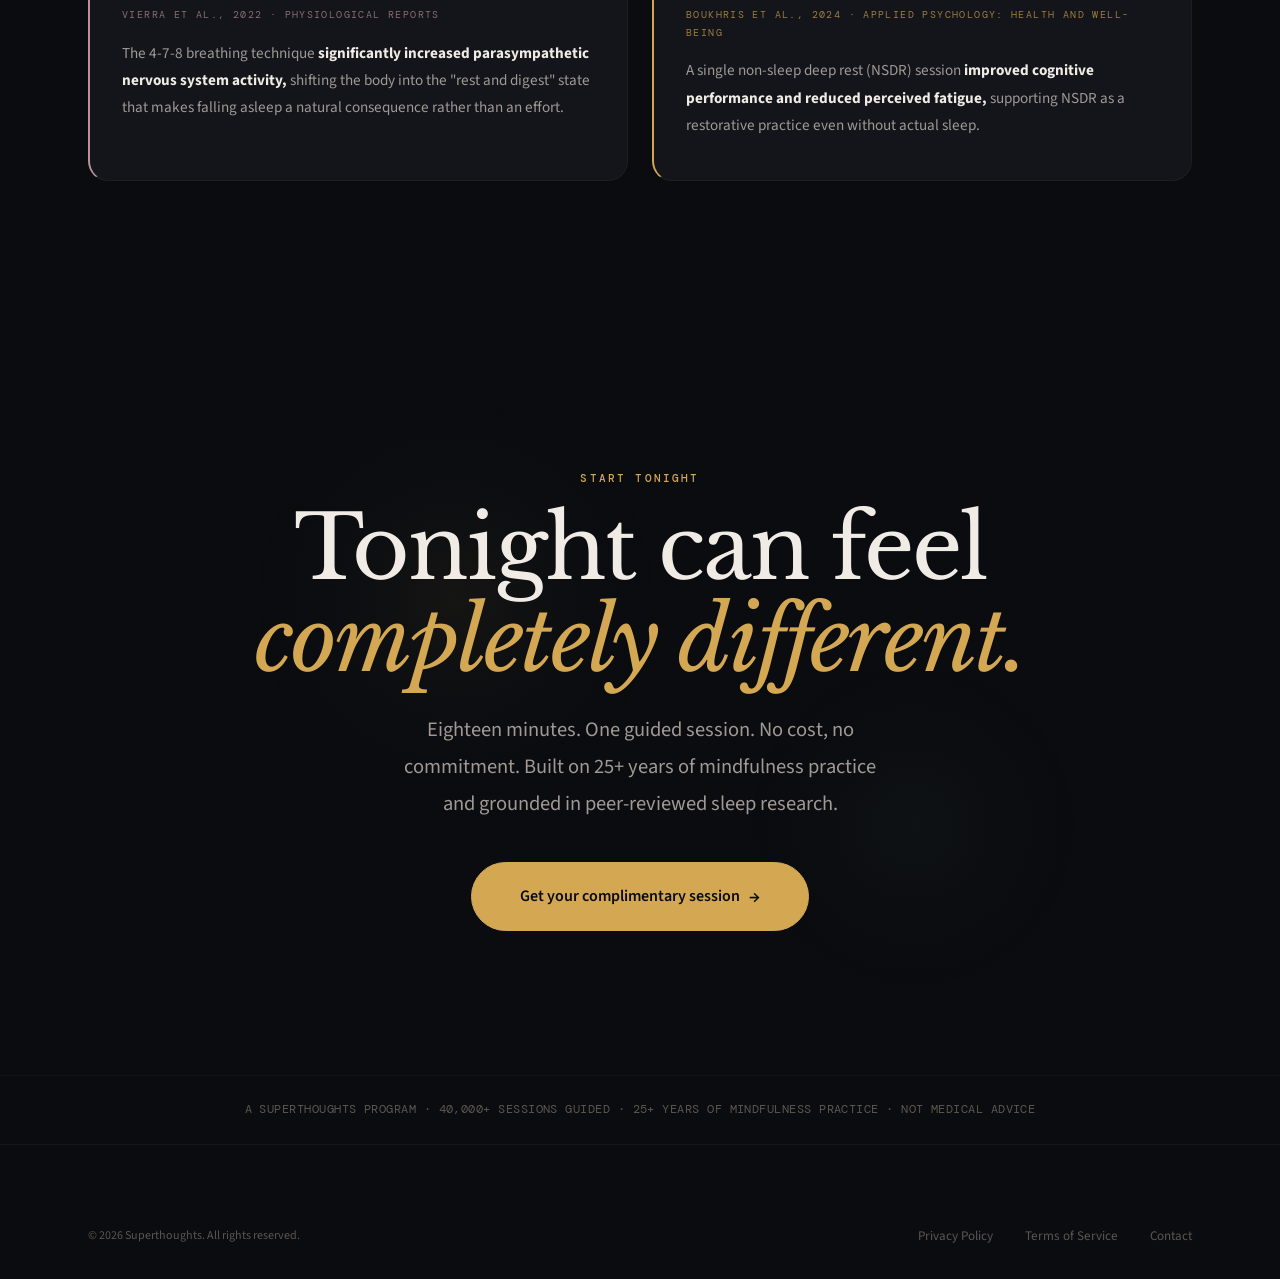
==== commit 0369d825: "Update hero headline to "Fall asleep. Stay asleep. Wake up rested." Co-Authored-By: Claude Opus 4.6 " ====
--- a/index.html
+++ b/index.html
@@ -445,8 +445,8 @@
           <div class="landing-copy">
             <p class="tag reveal">Complimentary guided session &middot; 18 minutes</p>
             <h1 class="headline headline--hero reveal reveal-delay-1">
-              <span class="text-reveal"><span class="text-reveal-inner">The night doesn't</span></span><br>
-              <span class="text-reveal"><span class="text-reveal-inner">have to feel like <em>this.</em></span></span>
+              <span class="text-reveal"><span class="text-reveal-inner">Fall asleep. Stay asleep.</span></span><br>
+              <span class="text-reveal"><span class="text-reveal-inner"><em>Wake up rested.</em></span></span>
             </h1>
             <p class="body-lg reveal reveal-delay-2">Eight guided recordings. Clinically grounded techniques. A complete practice for falling asleep, staying asleep, and waking up rested. No pills, no devices. Just your breath, your body, and a quieter mind.</p>
 
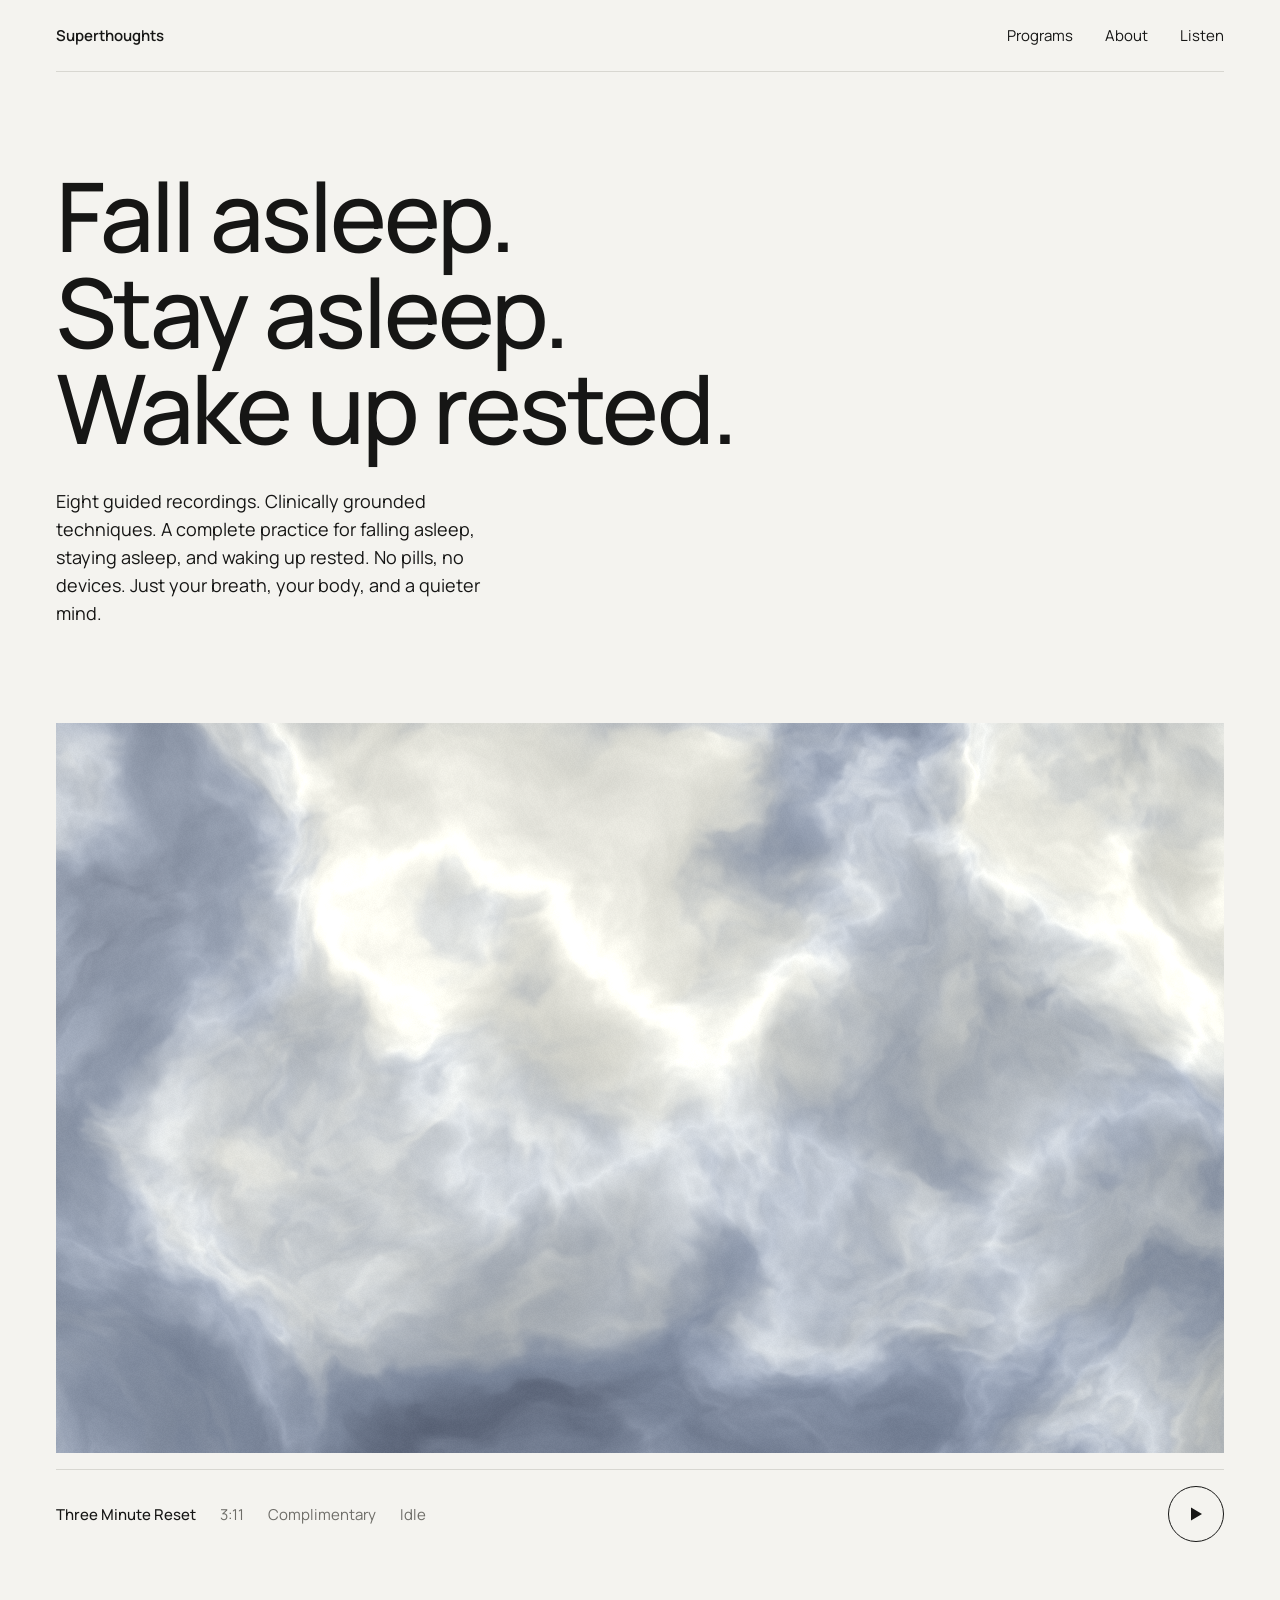
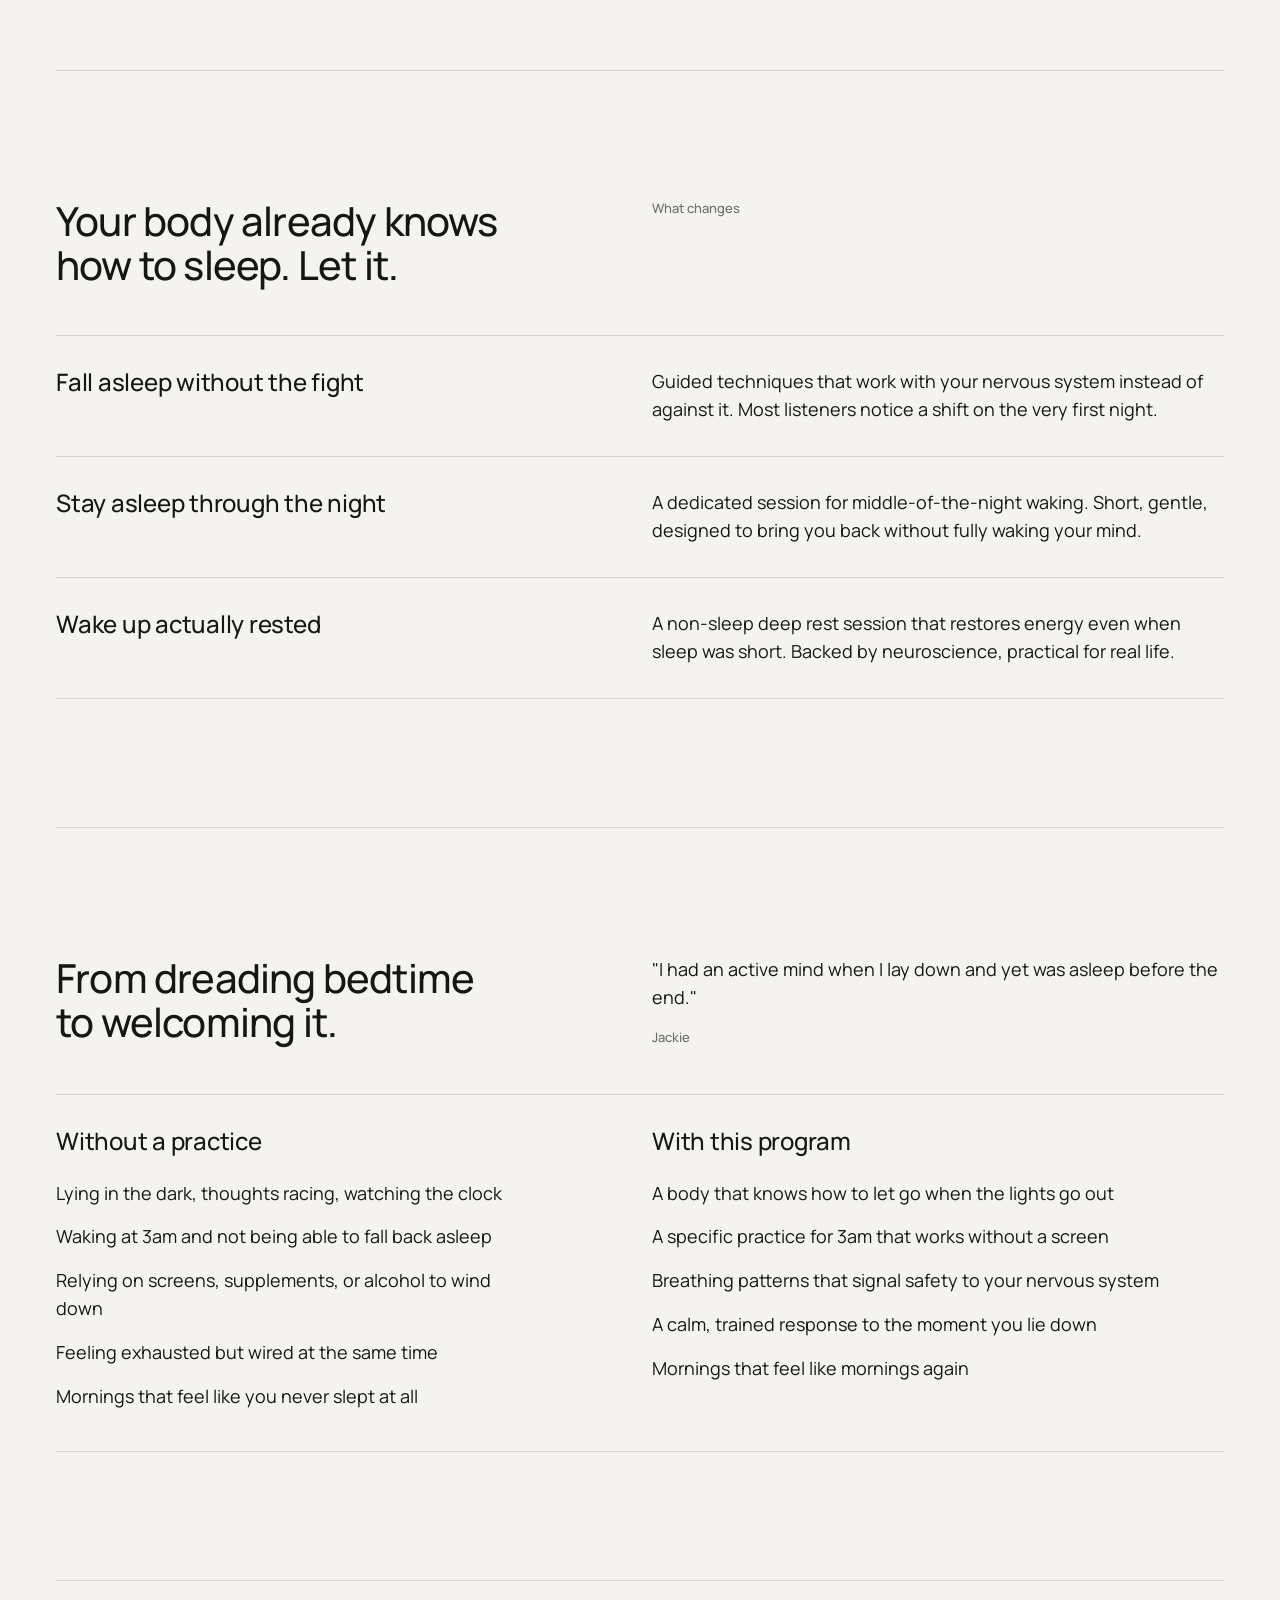
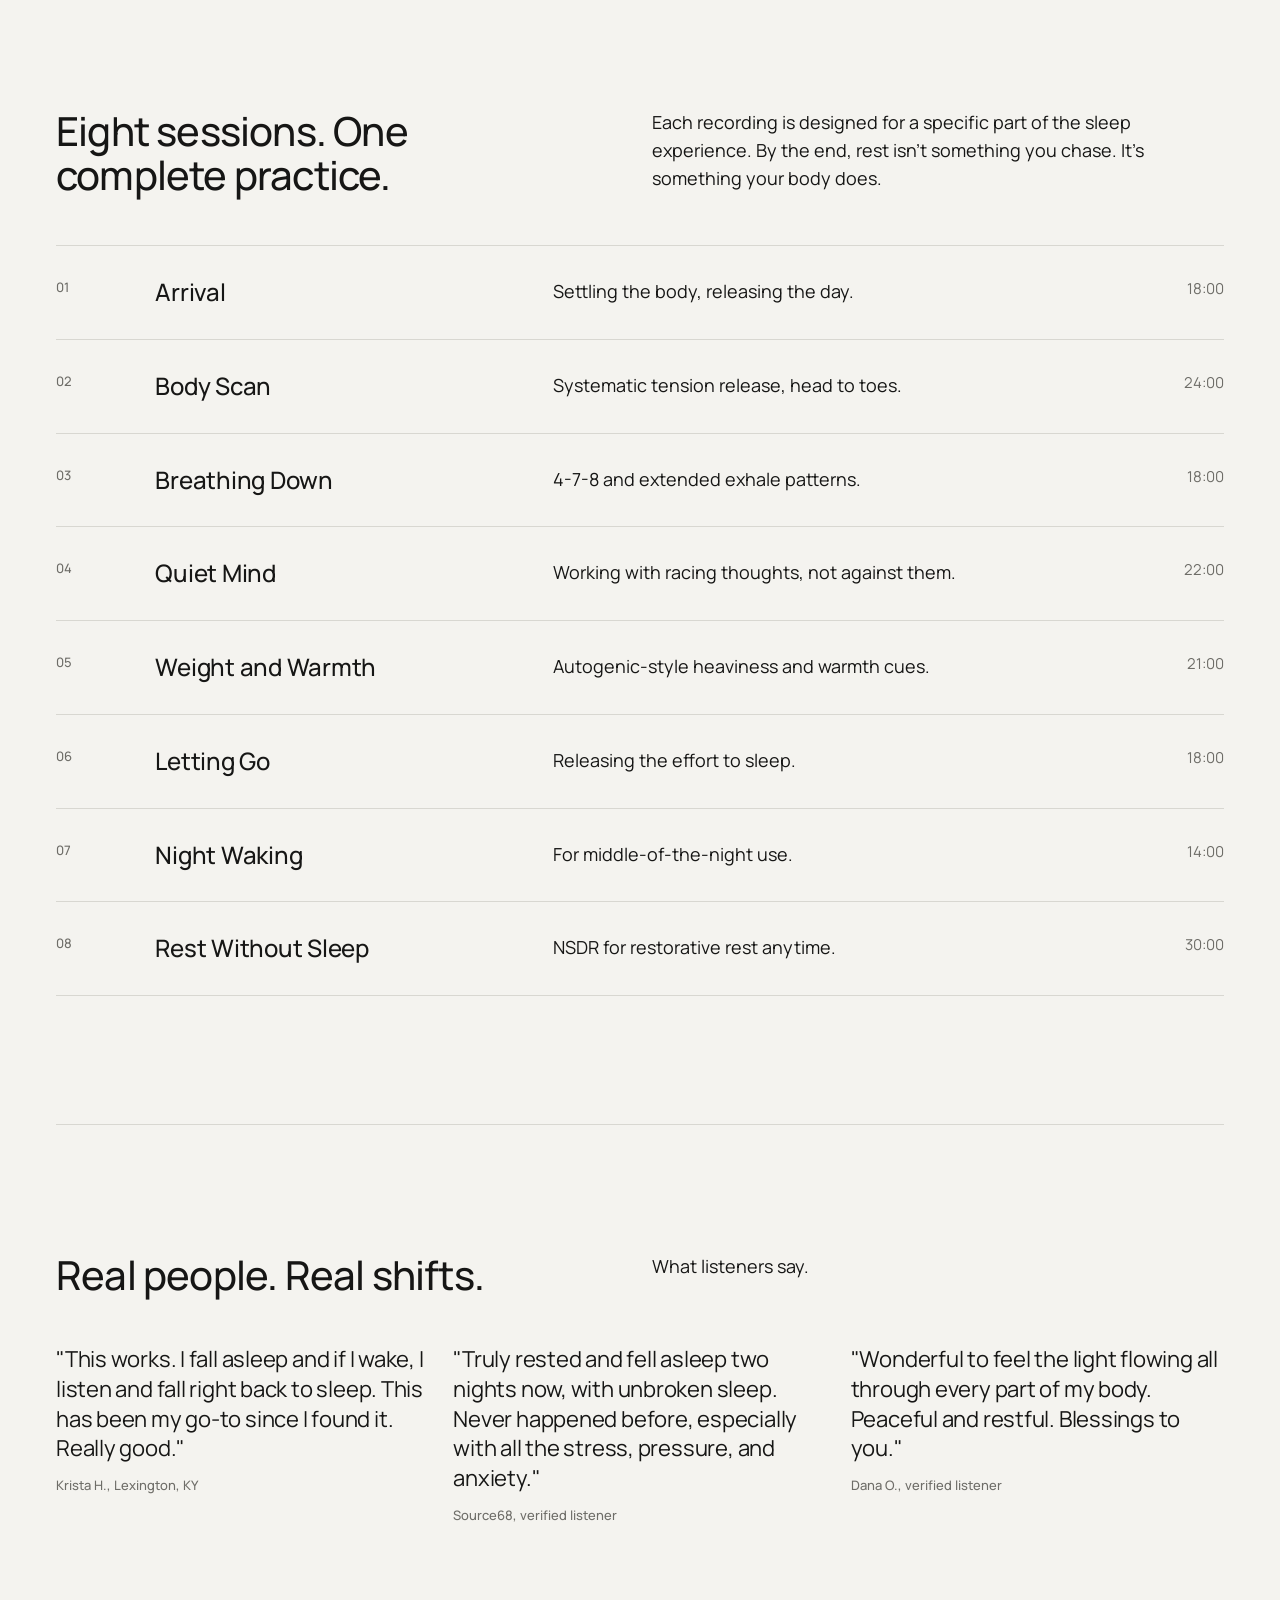
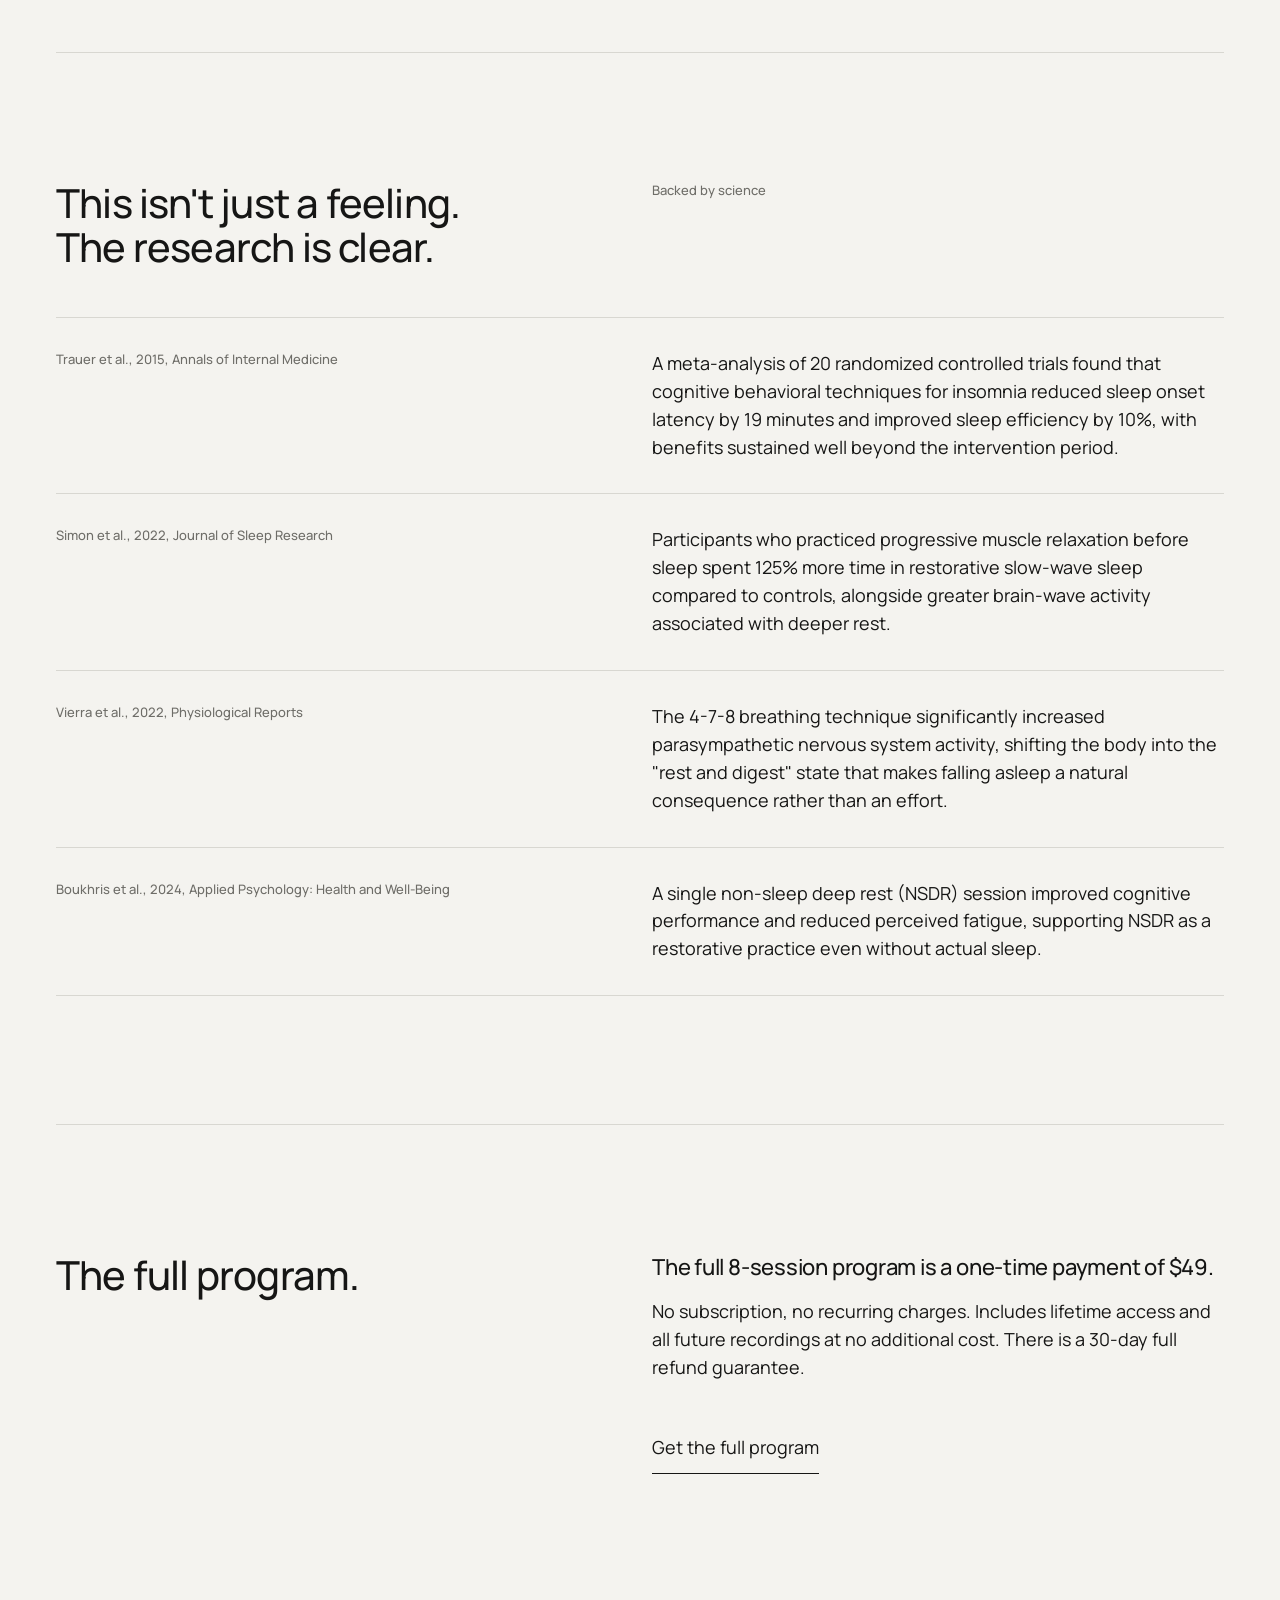
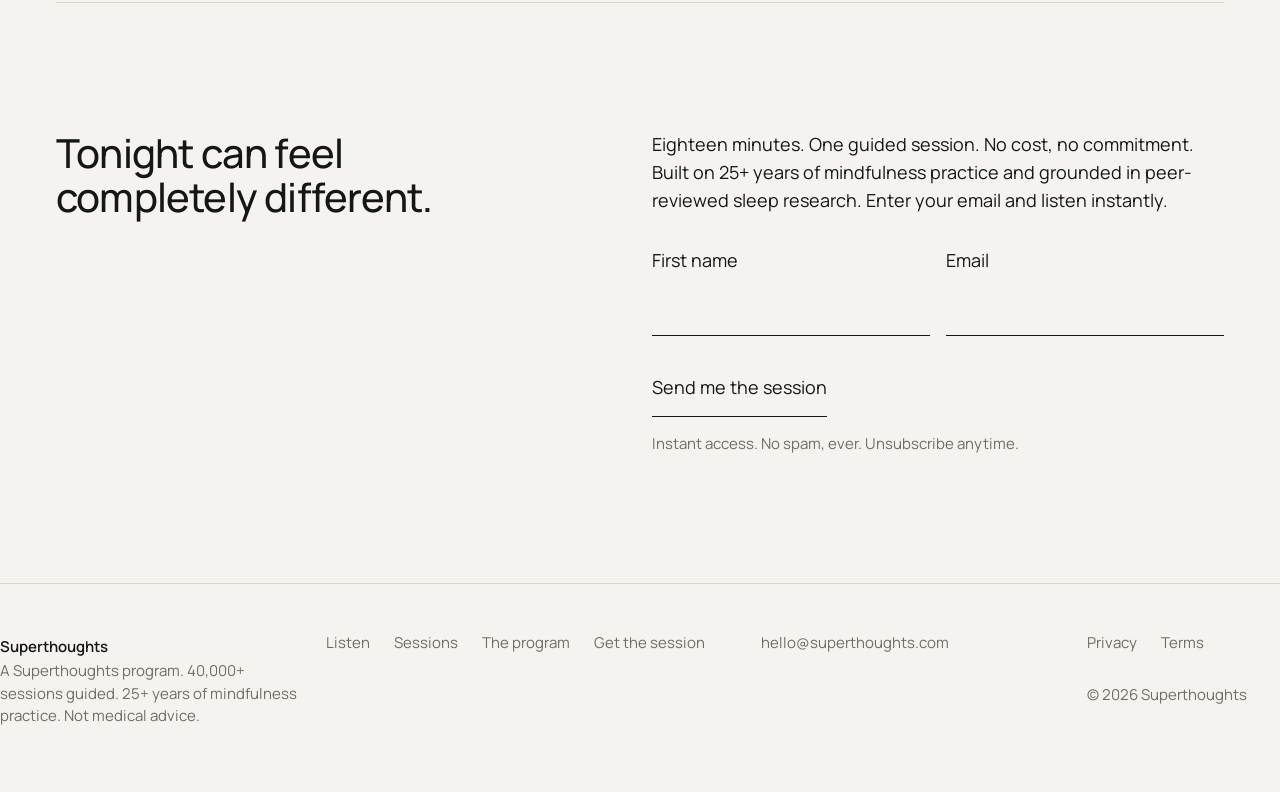
==== commit 0f10f7df: "Deep Sleep on the Superthoughts design system Paper ground with a night-tinted field, Manrope; landi" ====
--- a/index.html
+++ b/index.html
@@ -1,902 +1,348 @@
-<!DOCTYPE html>
+<!doctype html>
 <html lang="en">
 <head>
-  <meta charset="UTF-8">
-  <meta name="viewport" content="width=device-width, initial-scale=1.0">
-  <link rel="icon" type="image/svg+xml" href="data:image/svg+xml,<svg xmlns='http://www.w3.org/2000/svg' viewBox='0 0 100 100'><rect width='100' height='100' rx='18' fill='%230a0c10'/><text x='50' y='72' font-family='Georgia,serif' font-size='68' font-weight='400' font-style='italic' fill='%23d4a853' text-anchor='middle'>S</text></svg>">
-  <title>Superthoughts - Deep Sleep</title>
-  <meta name="description" content="Fall asleep faster, stay asleep longer. An 8-session guided sleep program grounded in CBT-I, progressive relaxation, and non-sleep deep rest. From Superthoughts.">
-  <link rel="canonical" href="https://deep-sleep.superthoughts.com/">
-
-  <!-- Open Graph / Facebook -->
-  <meta property="og:type" content="product">
-  <meta property="og:url" content="https://deep-sleep.superthoughts.com/">
-  <meta property="og:title" content="Deep Sleep — An 8-Session Guided Sleep Program">
-  <meta property="og:description" content="Fall asleep faster, stay asleep longer. Clinically grounded techniques from 25+ years of mindfulness practice. 40,000+ sessions guided. Try a free session.">
-  <meta property="og:image" content="https://deep-sleep.superthoughts.com/og-share.png">
-  <meta property="og:image:width" content="1200">
-  <meta property="og:image:height" content="630">
-  <meta property="og:site_name" content="Superthoughts">
-  <meta property="product:price:amount" content="49.00">
-  <meta property="product:price:currency" content="USD">
-
-  <!-- Twitter -->
-  <meta name="twitter:card" content="summary_large_image">
-  <meta name="twitter:title" content="Deep Sleep — An 8-Session Guided Sleep Program">
-  <meta name="twitter:description" content="Fall asleep faster, stay asleep longer. Clinically grounded techniques. Try a free 18-minute session.">
-  <meta name="twitter:image" content="https://deep-sleep.superthoughts.com/og-share.png">
-
-  <!-- Schema.org Product + FAQ -->
-  <script type="application/ld+json">
-  {
-    "@context": "https://schema.org",
-    "@type": "Product",
-    "name": "Superthoughts: Deep Sleep",
-    "description": "An 8-session guided sleep program grounded in CBT-I, progressive relaxation, and non-sleep deep rest. Fall asleep faster, stay asleep longer, and wake up rested.",
-    "brand": { "@type": "Brand", "name": "Superthoughts" },
-    "url": "https://deep-sleep.superthoughts.com/",
-    "image": "https://deep-sleep.superthoughts.com/og-share.png",
-    "offers": {
-      "@type": "Offer",
-      "price": "49.00",
-      "priceCurrency": "USD",
-      "availability": "https://schema.org/InStock",
-      "url": "https://buy.stripe.com/14AeVf6RWaq00140pK3Je01",
-      "priceValidUntil": "2027-12-31"
+<meta charset="utf-8">
+<meta name="viewport" content="width=device-width, initial-scale=1">
+<title>Superthoughts - Deep Sleep</title>
+<meta name="description" content="Fall asleep faster, stay asleep longer. An 8-session guided sleep program grounded in CBT-I, progressive relaxation, and non-sleep deep rest. From Superthoughts.">
+<link rel="canonical" href="https://deep-sleep.superthoughts.com/">
+
+<!-- Open Graph / Facebook -->
+<meta property="og:type" content="product">
+<meta property="og:url" content="https://deep-sleep.superthoughts.com/">
+<meta property="og:title" content="Deep Sleep: An 8-Session Guided Sleep Program">
+<meta property="og:description" content="Fall asleep faster, stay asleep longer. Clinically grounded techniques from 25+ years of mindfulness practice. 40,000+ sessions guided. Try a complimentary session.">
+<meta property="og:image" content="https://deep-sleep.superthoughts.com/images/og.png">
+<meta property="og:image:width" content="1200">
+<meta property="og:image:height" content="630">
+<meta property="og:site_name" content="Superthoughts">
+<meta property="product:price:amount" content="49.00">
+<meta property="product:price:currency" content="USD">
+
+<!-- Twitter -->
+<meta name="twitter:card" content="summary_large_image">
+<meta name="twitter:title" content="Deep Sleep: An 8-Session Guided Sleep Program">
+<meta name="twitter:description" content="Fall asleep faster, stay asleep longer. Clinically grounded techniques. Try a complimentary 14-minute session.">
+<meta name="twitter:image" content="https://deep-sleep.superthoughts.com/images/og.png">
+
+<!-- Schema.org Product + FAQ -->
+<script type="application/ld+json">
+{
+  "@context": "https://schema.org",
+  "@type": "Product",
+  "name": "Superthoughts: Deep Sleep",
+  "description": "An 8-session guided sleep program grounded in CBT-I, progressive relaxation, and non-sleep deep rest. Fall asleep faster, stay asleep longer, and wake up rested.",
+  "brand": { "@type": "Brand", "name": "Superthoughts" },
+  "url": "https://deep-sleep.superthoughts.com/",
+  "image": "https://deep-sleep.superthoughts.com/images/og.png",
+  "offers": {
+    "@type": "Offer",
+    "price": "49.00",
+    "priceCurrency": "USD",
+    "availability": "https://schema.org/InStock",
+    "url": "https://buy.stripe.com/14AeVf6RWaq00140pK3Je01",
+    "priceValidUntil": "2027-12-31"
+  },
+  "aggregateRating": {
+    "@type": "AggregateRating",
+    "ratingValue": "4.8",
+    "ratingCount": "40000",
+    "bestRating": "5"
+  },
+  "review": [
+    {
+      "@type": "Review",
+      "author": { "@type": "Person", "name": "Krista H." },
+      "reviewRating": { "@type": "Rating", "ratingValue": "5" },
+      "reviewBody": "This works. I fall asleep and if I wake, I listen and fall right back to sleep. This has been my go-to since I found it. Really good."
     },
-    "aggregateRating": {
-      "@type": "AggregateRating",
-      "ratingValue": "4.8",
-      "ratingCount": "40000",
-      "bestRating": "5"
+    {
+      "@type": "Review",
+      "author": { "@type": "Person", "name": "Donald D." },
+      "reviewRating": { "@type": "Rating", "ratingValue": "5" },
+      "reviewBody": "I was yawning minutes into it. Nice calming voice. Fabulous sleep. I will use this again and again."
+    }
+  ],
+  "creator": {
+    "@type": "Person",
+    "name": "Josh Sundby",
+    "description": "Meditation guide with 25+ years of mindfulness practice and 40,000+ sessions guided on Insight Timer."
+  }
+}
+</script>
+<script type="application/ld+json">
+{
+  "@context": "https://schema.org",
+  "@type": "FAQPage",
+  "mainEntity": [
+    {
+      "@type": "Question",
+      "name": "What is the Deep Sleep program?",
+      "acceptedAnswer": { "@type": "Answer", "text": "Deep Sleep is an 8-session guided audio program that uses clinically grounded techniques including CBT-I, progressive relaxation, breathwork, and non-sleep deep rest (NSDR) to help you fall asleep faster, stay asleep longer, and wake up rested." }
     },
-    "review": [
-      {
-        "@type": "Review",
-        "author": { "@type": "Person", "name": "Krista H." },
-        "reviewRating": { "@type": "Rating", "ratingValue": "5" },
-        "reviewBody": "This works. I fall asleep and if I wake, I listen and fall right back to sleep. This has been my go-to since I found it. Really good."
-      },
-      {
-        "@type": "Review",
-        "author": { "@type": "Person", "name": "Donald D." },
-        "reviewRating": { "@type": "Rating", "ratingValue": "5" },
-        "reviewBody": "I was yawning minutes into it. Nice calming voice. Fabulous sleep. I will use this again and again."
-      }
-    ],
-    "creator": {
-      "@type": "Person",
-      "name": "Josh Sundby",
-      "description": "Meditation guide with 25+ years of mindfulness practice and 40,000+ sessions guided on Insight Timer."
+    {
+      "@type": "Question",
+      "name": "Can I try it before I buy?",
+      "acceptedAnswer": { "@type": "Answer", "text": "Yes. Enter your email on the landing page to instantly access a complimentary 14-minute guided session called Arrival. No credit card required." }
+    },
+    {
+      "@type": "Question",
+      "name": "How much does it cost?",
+      "acceptedAnswer": { "@type": "Answer", "text": "The full 8-session program is a one-time payment of $49. No subscription, no recurring charges. Includes lifetime access and all future recordings at no additional cost." }
+    },
+    {
+      "@type": "Question",
+      "name": "Is there a refund policy?",
+      "acceptedAnswer": { "@type": "Answer", "text": "Yes, there is a 30-day full refund guarantee. If the program does not work for you, contact us for a complete refund." }
     }
-  }
-  </script>
-  <script type="application/ld+json">
-  {
-    "@context": "https://schema.org",
-    "@type": "FAQPage",
-    "mainEntity": [
-      {
-        "@type": "Question",
-        "name": "What is the Deep Sleep program?",
-        "acceptedAnswer": { "@type": "Answer", "text": "Deep Sleep is an 8-session guided audio program that uses clinically grounded techniques including CBT-I, progressive relaxation, breathwork, and non-sleep deep rest (NSDR) to help you fall asleep faster, stay asleep longer, and wake up rested." }
-      },
-      {
-        "@type": "Question",
-        "name": "Can I try it before I buy?",
-        "acceptedAnswer": { "@type": "Answer", "text": "Yes. Enter your email on the landing page to instantly access a free 18-minute guided session called Arrival. No credit card required." }
-      },
-      {
-        "@type": "Question",
-        "name": "How much does it cost?",
-        "acceptedAnswer": { "@type": "Answer", "text": "The full 8-session program is a one-time payment of $49. No subscription, no recurring charges. Includes lifetime access and all future recordings at no additional cost." }
-      },
-      {
-        "@type": "Question",
-        "name": "Is there a refund policy?",
-        "acceptedAnswer": { "@type": "Answer", "text": "Yes, there is a 30-day full refund guarantee. If the program does not work for you, contact us for a complete refund." }
-      }
-    ]
-  }
-  </script>
-
-  <!-- Google Analytics 4 — Replace G-S151YE55PJ with your Measurement ID -->
-  <script async src="https://www.googletagmanager.com/gtag/js?id=G-S151YE55PJ"></script>
-  <script>
-    window.dataLayer = window.dataLayer || [];
-    function gtag(){dataLayer.push(arguments);}
-    gtag('js', new Date());
-    gtag('config', 'G-S151YE55PJ');
-  </script>
-
-  <!-- Meta Pixel — Replace 168292265148 with your Pixel ID -->
-  <script>
-    !function(f,b,e,v,n,t,s)
-    {if(f.fbq)return;n=f.fbq=function(){n.callMethod?
-    n.callMethod.apply(n,arguments):n.queue.push(arguments)};
-    if(!f._fbq)f._fbq=n;n.push=n;n.loaded=!0;n.version='2.0';
-    n.queue=[];t=b.createElement(e);t.async=!0;
-    t.src=v;s=b.getElementsByTagName(e)[0];
-    s.parentNode.insertBefore(t,s)}(window, document,'script',
-    'https://connect.facebook.net/en_US/fbevents.js');
-    fbq('init', '168292265148');
-    fbq('track', 'PageView');
-  </script>
-  <noscript><img height="1" width="1" style="display:none" src="https://www.facebook.com/tr?id=168292265148&ev=PageView&noscript=1"/></noscript>
-
-  <link rel="preconnect" href="https://fonts.googleapis.com">
-  <link rel="preconnect" href="https://fonts.gstatic.com" crossorigin>
-  <link href="https://fonts.googleapis.com/css2?family=Libre+Baskerville:ital,wght@0,400;0,700;1,400&family=DM+Mono:wght@400;500&family=Source+Sans+3:wght@400;500;600&display=swap" rel="stylesheet">
-  <link rel="stylesheet" href="style.css">
-  <style>
-    /* ===== LANDING PAGE SPECIFICS ===== */
-
-    .landing { min-height: 100vh; display: flex; flex-direction: column; }
-
-    /* Hero */
-    .landing-hero {
-      flex: 1;
-      display: flex;
-      align-items: center;
-      position: relative;
-      overflow: hidden;
-      padding: clamp(8rem, 16vh, 12rem) 0 clamp(4rem, 8vh, 6rem);
-    }
-
-    .landing-hero::before {
-      content: '';
-      position: absolute;
-      inset: 0;
-      background-image: radial-gradient(circle, rgba(240, 235, 228, 0.015) 1px, transparent 1px);
-      background-size: 48px 48px;
-      pointer-events: none;
-    }
-
-    .landing-grid {
-      display: grid;
-      grid-template-columns: 1.15fr 0.85fr;
-      gap: clamp(3rem, 6vw, 6rem);
-      align-items: center;
-    }
-
-    /* Left copy */
-    .landing-copy { position: relative; z-index: 2; }
-    .landing-copy .tag { margin-bottom: 1.5rem; display: inline-block; }
-
-    .landing-copy .headline {
-      margin-bottom: 1.5rem;
-    }
-
-    .landing-copy .body-lg {
-      margin-bottom: 2.5rem;
-      max-width: 480px;
-    }
-
-    /* Proof bar under copy */
-    .landing-proof {
-      margin-top: 3rem;
-      padding-top: 2rem;
-      border-top: 1px solid rgba(240, 235, 228, 0.06);
-    }
-
-    /* Right card */
-    .capture-card {
-      background: var(--bg-card);
-      border: 1px solid rgba(212, 168, 83, 0.08);
-      border-radius: 28px;
-      padding: clamp(2rem, 4vw, 3rem);
-      position: relative;
-      overflow: hidden;
-      backdrop-filter: blur(12px);
-    }
-
-    .capture-card::before {
-      content: '';
-      position: absolute;
-      top: 0; left: 0; right: 0;
-      height: 3px;
-      background: linear-gradient(90deg, var(--amber), var(--sage));
-    }
-
-    .capture-card::after {
-      content: '';
-      position: absolute;
-      top: -150px;
-      right: -150px;
-      width: 300px;
-      height: 300px;
-      background: radial-gradient(circle, rgba(212, 168, 83, 0.06), transparent 70%);
-      pointer-events: none;
-    }
-
-    .capture-header {
-      text-align: center;
-      margin-bottom: 2rem;
-      position: relative;
-    }
-
-    .capture-badge {
-      display: inline-block;
-      background: var(--amber-deep);
-      color: var(--amber);
-      font-family: var(--font-mono);
-      font-size: 0.68rem;
-      font-weight: 500;
-      text-transform: uppercase;
-      letter-spacing: 0.14em;
-      padding: 0.4rem 1rem;
-      border-radius: 50px;
-      margin-bottom: 1.25rem;
-    }
-
-    .capture-header h2 {
-      font-family: var(--font-display);
-      font-size: 1.45rem;
-      color: var(--text);
-      font-weight: 400;
-      margin-bottom: 0.5rem;
-      line-height: 1.3;
-    }
-
-    .capture-header p {
-      font-size: 0.85rem;
-      color: var(--text-muted);
-    }
-
-    .capture-form { position: relative; }
-
-    .capture-form .btn {
-      margin-top: 0.5rem;
-    }
-
-    .capture-note {
-      text-align: center;
-      font-size: 0.72rem;
-      color: var(--text-faint);
-      margin-top: 1rem;
-      line-height: 1.5;
-    }
-
-    /* ===== WHAT YOU'LL EXPERIENCE ===== */
-    .experience {
-      padding: var(--section-pad) 0;
-      background: var(--bg-alt);
-      position: relative;
-    }
-
-    .experience-grid {
-      display: grid;
-      grid-template-columns: repeat(3, 1fr);
-      gap: 1.5rem;
-      margin-top: clamp(3rem, 6vw, 5rem);
-    }
-
-    .exp-card {
-      background: var(--bg-card);
-      border: 1px solid rgba(240, 235, 228, 0.04);
-      border-radius: 20px;
-      padding: 2.5rem 2rem;
-      transition: all 0.5s var(--ease);
-      position: relative;
-    }
-
-    .exp-card:hover {
-      transform: translateY(-6px);
-      border-color: rgba(212, 168, 83, 0.1);
-      box-shadow: 0 24px 64px rgba(0,0,0,0.4);
-    }
-
-    .exp-icon {
-      width: 48px;
-      height: 48px;
-      border-radius: 14px;
-      display: flex;
-      align-items: center;
-      justify-content: center;
-      margin-bottom: 1.5rem;
-    }
-
-    .exp-icon--1 { background: var(--amber-deep); }
-    .exp-icon--2 { background: var(--sage-deep); }
-    .exp-icon--3 { background: var(--rose-deep); }
-
-    .exp-icon svg {
-      width: 22px;
-      height: 22px;
-      stroke-width: 1.5;
-      stroke-linecap: round;
-      stroke-linejoin: round;
-      fill: none;
-    }
-
-    .exp-icon--1 svg { stroke: var(--amber); }
-    .exp-icon--2 svg { stroke: var(--sage); }
-    .exp-icon--3 svg { stroke: var(--rose); }
-
-    .exp-card h3 {
-      font-family: var(--font-display);
-      font-size: 1.2rem;
-      color: var(--text);
-      font-weight: 400;
-      margin-bottom: 0.75rem;
-    }
-
-    .exp-card p {
-      font-size: 0.9rem;
-      color: var(--text-muted);
-      line-height: 1.8;
-    }
-
-    /* ===== BEFORE / AFTER ===== */
-    .contrast {
-      padding: var(--section-pad) 0;
-      position: relative;
-    }
-
-    .contrast-grid {
-      display: grid;
-      grid-template-columns: 1fr 1fr;
-      gap: 2rem;
-      margin-top: clamp(3rem, 6vw, 5rem);
-    }
-
-    .contrast-card {
-      border-radius: 20px;
-      padding: 2.5rem;
-      position: relative;
-    }
-
-    .contrast-card--before {
-      background: rgba(240, 235, 228, 0.02);
-      border: 1px solid rgba(240, 235, 228, 0.04);
-    }
-
-    .contrast-card--after {
-      background: var(--amber-deep);
-      border: 1px solid rgba(212, 168, 83, 0.12);
-    }
-
-    .contrast-label {
-      font-family: var(--font-mono);
-      font-size: 0.65rem;
-      text-transform: uppercase;
-      letter-spacing: 0.16em;
-      margin-bottom: 1.5rem;
-    }
-
-    .contrast-card--before .contrast-label { color: var(--text-faint); }
-    .contrast-card--after .contrast-label { color: var(--amber); }
-
-    .contrast-card ul {
-      list-style: none;
-    }
-
-    .contrast-card li {
-      padding: 0.6rem 0;
-      font-size: 0.95rem;
-      line-height: 1.6;
-      display: flex;
-      align-items: flex-start;
-      gap: 0.75rem;
-    }
-
-    .contrast-card--before li { color: var(--text-muted); }
-    .contrast-card--after li { color: var(--text-muted); }
-
-    .contrast-card li span {
-      flex-shrink: 0;
-      margin-top: 0.2rem;
-      font-size: 0.8rem;
-    }
-
-    /* ===== TRUST FOOTER ===== */
-    .trust-strip {
-      border-top: 1px solid rgba(240, 235, 228, 0.03);
-      padding: 1.5rem 0;
-      text-align: center;
-    }
-
-    .trust-strip p {
-      font-size: 0.72rem;
-      color: var(--text-faint);
-      letter-spacing: 0.04em;
-      font-family: var(--font-mono);
-      text-transform: uppercase;
-    }
-
-    /* ===== RESPONSIVE ===== */
-    @media (max-width: 768px) {
-      .landing-grid {
-        grid-template-columns: 1fr;
-        gap: 3rem;
-      }
-      .capture-card { order: -1; }
-      .experience-grid { grid-template-columns: 1fr; }
-      .contrast-grid { grid-template-columns: 1fr; }
-      .research-grid { grid-template-columns: 1fr !important; }
-    }
-  </style>
+  ]
+}
+</script>
+
+<!-- Google Analytics 4 -->
+<script async src="https://www.googletagmanager.com/gtag/js?id=G-S151YE55PJ"></script>
+<script>
+  window.dataLayer = window.dataLayer || [];
+  function gtag(){dataLayer.push(arguments);}
+  gtag('js', new Date());
+  gtag('config', 'G-S151YE55PJ');
+</script>
+
+<!-- Meta Pixel -->
+<script>
+  !function(f,b,e,v,n,t,s)
+  {if(f.fbq)return;n=f.fbq=function(){n.callMethod?
+  n.callMethod.apply(n,arguments):n.queue.push(arguments)};
+  if(!f._fbq)f._fbq=n;n.push=n;n.loaded=!0;n.version='2.0';
+  n.queue=[];t=b.createElement(e);t.async=!0;
+  t.src=v;s=b.getElementsByTagName(e)[0];
+  s.parentNode.insertBefore(t,s)}(window, document,'script',
+  'https://connect.facebook.net/en_US/fbevents.js');
+  fbq('init', '168292265148');
+  fbq('track', 'PageView');
+</script>
+<noscript><img height="1" width="1" style="display:none" src="https://www.facebook.com/tr?id=168292265148&ev=PageView&noscript=1"/></noscript>
+
+<link rel="icon" href="data:image/svg+xml,%3Csvg xmlns='http://www.w3.org/2000/svg' viewBox='0 0 32 32'%3E%3Crect width='32' height='32' fill='%23F4F3EF'/%3E%3Ccircle cx='16' cy='16' r='9' fill='none' stroke='%23161615' stroke-width='1.5'/%3E%3C/svg%3E">
+<link rel="preconnect" href="https://fonts.googleapis.com">
+<link rel="preconnect" href="https://fonts.gstatic.com" crossorigin>
+<link href="https://fonts.googleapis.com/css2?family=Manrope:wght@400;500;600&display=swap" rel="stylesheet">
+<link rel="stylesheet" href="superthoughts.css">
 </head>
 <body>
-
-  <div class="landing">
-    <canvas id="star-canvas" style="position:fixed;top:0;left:0;width:100%;height:100%;z-index:0;pointer-events:none;"></canvas>
-
-    <!-- Nav -->
-    <nav class="nav" id="nav">
-      <div class="nav-inner">
-        <a href="index.html" class="logo">
-          <span class="logo-text">Superthoughts</span>
-        </a>
+<a class="skip" href="#main">Skip to content</a>
+
+<header class="wrap">
+  <nav class="nav" aria-label="Primary">
+    <a class="wordmark" href="https://superthoughts.com">Superthoughts</a>
+    <ul>
+      <li><a href="https://superthoughts.com/#programs">Programs</a></li>
+      <li><a href="https://superthoughts.com/#about">About</a></li>
+      <li><a href="#listen">Listen</a></li>
+    </ul>
+  </nav>
+</header>
+
+<main id="main" class="wrap">
+
+  <section class="hero grid" id="listen">
+    <h1 class="rise">Fall asleep. Stay asleep. Wake up rested.</h1>
+    <p class="lede rise">Eight guided recordings. Clinically grounded techniques. A complete practice for falling asleep, staying asleep, and waking up rested. No pills, no devices. Just your breath, your body, and a quieter mind.</p>
+
+    <div class="work rise">
+      <div class="field" id="field" aria-hidden="true"><canvas id="canvas"></canvas></div>
+      <div class="labelrow">
+        <div class="meta">
+          <span class="title">Three Minute Reset</span>
+          <span class="small">3:11</span>
+          <span class="small">Complimentary</span>
+          <span class="small status" id="status" aria-live="polite">Idle</span>
+        </div>
+        <button class="play" id="play" aria-pressed="false" aria-label="Play Three Minute Reset" data-title="Three Minute Reset">
+          <svg class="go" viewBox="0 0 18 18" aria-hidden="true"><path d="M4 2.5v13l11-6.5z"/></svg>
+          <svg class="pause" viewBox="0 0 18 18" aria-hidden="true"><path d="M4 3h3.5v12H4zM10.5 3H14v12h-3.5z"/></svg>
+        </button>
       </div>
-    </nav>
-
-    <!-- Hero -->
-    <section class="landing-hero">
-      <!-- Organic glow orbs -->
-      <div class="glow glow--amber" style="top: -15%; right: 5%;"></div>
-      <div class="glow glow--sage" style="bottom: -10%; left: -5%;"></div>
-      <div class="glow glow--rose" style="top: 35%; left: 45%;"></div>
-
-      <div class="container">
-        <div class="landing-grid">
-
-          <!-- Left: Copy -->
-          <div class="landing-copy">
-            <p class="tag reveal">Complimentary guided session &middot; 18 minutes</p>
-            <h1 class="headline headline--hero reveal reveal-delay-1">
-              <span class="text-reveal"><span class="text-reveal-inner">Fall asleep. Stay asleep.</span></span><br>
-              <span class="text-reveal"><span class="text-reveal-inner"><em>Wake up rested.</em></span></span>
-            </h1>
-            <p class="body-lg reveal reveal-delay-2">Eight guided recordings. Clinically grounded techniques. A complete practice for falling asleep, staying asleep, and waking up rested. No pills, no devices. Just your breath, your body, and a quieter mind.</p>
-
-            <div class="landing-proof reveal reveal-delay-3">
-              <div class="proof-bar">
-                <div class="proof-stat">
-                  <span class="proof-stat-value" data-count="40000">40,000+</span>
-                  <span class="proof-stat-label">sessions guided</span>
-                </div>
-                <div class="proof-divider"></div>
-                <div class="proof-stat">
-                  <span class="proof-stat-value">4.8/5</span>
-                  <span class="proof-stat-label">average rating</span>
-                </div>
-                <div class="proof-divider"></div>
-                <div class="proof-stat">
-                  <span class="proof-stat-value">25+ yrs</span>
-                  <span class="proof-stat-label">of mindfulness practice</span>
-                </div>
-              </div>
-            </div>
-          </div>
-
-          <!-- Right: Capture Card -->
-          <div class="capture-card reveal reveal-delay-2">
-            <div class="capture-header">
-              <div class="capture-badge">Complimentary</div>
-              <h2>Your guided <em style="color:var(--amber);font-style:normal;">Deep Sleep</em> session</h2>
-              <p>Enter your email and listen instantly.</p>
-            </div>
-
-            <form class="capture-form" id="captureForm">
-              <div class="form-group">
-                <label for="captureName">First name</label>
-                <input type="text" id="captureName" name="firstName" placeholder="Your first name" required autocomplete="given-name">
-              </div>
-              <div class="form-group">
-                <label for="captureEmail">Email</label>
-                <input type="email" id="captureEmail" name="email" placeholder="you@email.com" required autocomplete="email">
-              </div>
-              <button type="submit" class="btn btn--primary btn--full btn--lg" id="captureSubmit">
-                Send me the session <span class="btn-arrow">&rarr;</span>
-              </button>
-              <p class="capture-note">
-                Instant access. No spam, ever. Unsubscribe anytime.
-              </p>
-            </form>
-
-          </div>
-
+      <audio id="audio" src="audio/3-minute-reset.mp3" preload="metadata"></audio>
+    </div>
+  </section>
+
+  <section class="approach grid" id="what-changes">
+    <div class="lead"><h2>Your body already knows how to sleep. Let it.</h2></div>
+    <div class="body measure"><p class="label">What changes</p></div>
+    <ul class="list">
+      <li>
+        <div class="k"><h3>Fall asleep without the fight</h3></div>
+        <div class="v"><p>Guided techniques that work with your nervous system instead of against it. Most listeners notice a shift on the very first night.</p></div>
+      </li>
+      <li>
+        <div class="k"><h3>Stay asleep through the night</h3></div>
+        <div class="v"><p>A dedicated session for middle-of-the-night waking. Short, gentle, designed to bring you back without fully waking your mind.</p></div>
+      </li>
+      <li>
+        <div class="k"><h3>Wake up actually rested</h3></div>
+        <div class="v"><p>A non-sleep deep rest session that restores energy even when sleep was short. Backed by neuroscience, practical for real life.</p></div>
+      </li>
+    </ul>
+  </section>
+
+  <section class="shift grid" id="the-shift">
+    <div class="lead"><h2>From dreading bedtime to welcoming it.</h2></div>
+    <div class="body measure"><p>"I had an active mind when I lay down and yet was asleep before the end."</p><p class="label">Jackie</p></div>
+    <ul class="list">
+      <li>
+        <div class="k">
+          <h3>Without a practice</h3>
+          <ul>
+            <li>Lying in the dark, thoughts racing, watching the clock</li>
+            <li>Waking at 3am and not being able to fall back asleep</li>
+            <li>Relying on screens, supplements, or alcohol to wind down</li>
+            <li>Feeling exhausted but wired at the same time</li>
+            <li>Mornings that feel like you never slept at all</li>
+          </ul>
         </div>
-      </div>
-    </section>
-
-    <!-- Marquee trust strip -->
-    <div class="marquee">
-      <div class="marquee-track">
-        <div class="marquee-content">
-          <span>40,000+ sessions guided</span>
-          <div class="marquee-dot"></div>
-          <span>4.8 out of 5 rating</span>
-          <div class="marquee-dot"></div>
-          <span>Listeners in 30+ countries</span>
-          <div class="marquee-dot"></div>
-          <span>Grounded in clinical research</span>
-          <div class="marquee-dot"></div>
-          <span>25+ years of mindfulness expertise</span>
-          <div class="marquee-dot"></div>
-          <span>Created by Josh Sundby</span>
-          <div class="marquee-dot"></div>
+        <div class="v">
+          <h3>With this program</h3>
+          <ul>
+            <li>A body that knows how to let go when the lights go out</li>
+            <li>A specific practice for 3am that works without a screen</li>
+            <li>Breathing patterns that signal safety to your nervous system</li>
+            <li>A calm, trained response to the moment you lie down</li>
+            <li>Mornings that feel like mornings again</li>
+          </ul>
         </div>
-        <div class="marquee-content" aria-hidden="true">
-          <span>40,000+ sessions guided</span>
-          <div class="marquee-dot"></div>
-          <span>4.8 out of 5 rating</span>
-          <div class="marquee-dot"></div>
-          <span>Listeners in 30+ countries</span>
-          <div class="marquee-dot"></div>
-          <span>Grounded in clinical research</span>
-          <div class="marquee-dot"></div>
-          <span>25+ years of mindfulness expertise</span>
-          <div class="marquee-dot"></div>
-          <span>Created by Josh Sundby</span>
-          <div class="marquee-dot"></div>
+      </li>
+    </ul>
+  </section>
+
+  <section class="programs grid" id="sessions">
+    <div class="lead"><h2>Eight sessions. One complete practice.</h2></div>
+    <div class="body measure"><p>Each recording is designed for a specific part of the sleep experience. By the end, rest isn't something you chase. It's something your body does.</p></div>
+    <ol class="index">
+      <li class="row"><span class="n label">01</span><h3 class="t">Arrival</h3><div class="d"><p>Settling the body, releasing the day.</p></div><span class="dur small">18:00</span></li>
+      <li class="row"><span class="n label">02</span><h3 class="t">Body Scan</h3><div class="d"><p>Systematic tension release, head to toes.</p></div><span class="dur small">24:00</span></li>
+      <li class="row"><span class="n label">03</span><h3 class="t">Breathing Down</h3><div class="d"><p>4-7-8 and extended exhale patterns.</p></div><span class="dur small">18:00</span></li>
+      <li class="row"><span class="n label">04</span><h3 class="t">Quiet Mind</h3><div class="d"><p>Working with racing thoughts, not against them.</p></div><span class="dur small">22:00</span></li>
+      <li class="row"><span class="n label">05</span><h3 class="t">Weight and Warmth</h3><div class="d"><p>Autogenic-style heaviness and warmth cues.</p></div><span class="dur small">21:00</span></li>
+      <li class="row"><span class="n label">06</span><h3 class="t">Letting Go</h3><div class="d"><p>Releasing the effort to sleep.</p></div><span class="dur small">18:00</span></li>
+      <li class="row"><span class="n label">07</span><h3 class="t">Night Waking</h3><div class="d"><p>For middle-of-the-night use.</p></div><span class="dur small">14:00</span></li>
+      <li class="row"><span class="n label">08</span><h3 class="t">Rest Without Sleep</h3><div class="d"><p>NSDR for restorative rest anytime.</p></div><span class="dur small">30:00</span></li>
+    </ol>
+  </section>
+
+  <section class="voices grid" id="voices">
+    <div class="lead"><h2>Real people. Real shifts.</h2></div>
+    <div class="body measure"><p>What listeners say.</p></div>
+    <ul class="quotes">
+      <li><blockquote><p>"This works. I fall asleep and if I wake, I listen and fall right back to sleep. This has been my go-to since I found it. Really good."</p><footer class="label">Krista H., Lexington, KY</footer></blockquote></li>
+      <li><blockquote><p>"Truly rested and fell asleep two nights now, with unbroken sleep. Never happened before, especially with all the stress, pressure, and anxiety."</p><footer class="label">Source68, verified listener</footer></blockquote></li>
+      <li><blockquote><p>"Wonderful to feel the light flowing all through every part of my body. Peaceful and restful. Blessings to you."</p><footer class="label">Dana O., verified listener</footer></blockquote></li>
+    </ul>
+  </section>
+
+  <section class="research grid" id="research">
+    <div class="lead"><h2>This isn't just a feeling. The research is clear.</h2></div>
+    <div class="body measure"><p class="label">Backed by science</p></div>
+    <ul class="list">
+      <li>
+        <div class="k"><span class="label src">Trauer et al., 2015, Annals of Internal Medicine</span></div>
+        <div class="v"><p>A meta-analysis of 20 randomized controlled trials found that cognitive behavioral techniques for insomnia reduced sleep onset latency by 19 minutes and improved sleep efficiency by 10%, with benefits sustained well beyond the intervention period.</p></div>
+      </li>
+      <li>
+        <div class="k"><span class="label src">Simon et al., 2022, Journal of Sleep Research</span></div>
+        <div class="v"><p>Participants who practiced progressive muscle relaxation before sleep spent 125% more time in restorative slow-wave sleep compared to controls, alongside greater brain-wave activity associated with deeper rest.</p></div>
+      </li>
+      <li>
+        <div class="k"><span class="label src">Vierra et al., 2022, Physiological Reports</span></div>
+        <div class="v"><p>The 4-7-8 breathing technique significantly increased parasympathetic nervous system activity, shifting the body into the "rest and digest" state that makes falling asleep a natural consequence rather than an effort.</p></div>
+      </li>
+      <li>
+        <div class="k"><span class="label src">Boukhris et al., 2024, Applied Psychology: Health and Well-Being</span></div>
+        <div class="v"><p>A single non-sleep deep rest (NSDR) session improved cognitive performance and reduced perceived fatigue, supporting NSDR as a restorative practice even without actual sleep.</p></div>
+      </li>
+    </ul>
+  </section>
+
+  <section class="offer grid" id="program">
+    <div class="lead"><h2>The full program.</h2></div>
+    <div class="body measure">
+      <p class="price">The full 8-session program is a one-time payment of $49.</p>
+      <p>No subscription, no recurring charges. Includes lifetime access and all future recordings at no additional cost. There is a 30-day full refund guarantee.</p>
+      <p><a class="cta" href="https://buy.stripe.com/14AeVf6RWaq00140pK3Je01" target="_blank" rel="noopener">Get the full program</a></p>
+    </div>
+  </section>
+
+  <section class="notify grid" id="notify">
+    <div class="lead"><h2>Tonight can feel completely different.</h2></div>
+    <div class="body">
+      <p class="measure">Eighteen minutes. One guided session. No cost, no commitment. Built on 25+ years of mindfulness practice and grounded in peer-reviewed sleep research. Enter your email and listen instantly.</p>
+      <form id="captureForm" novalidate>
+        <div class="fieldset">
+          <label>First name<input type="text" id="captureName" name="firstName" autocomplete="given-name" required></label>
+          <label>Email<input type="email" id="captureEmail" name="email" autocomplete="email" required></label>
         </div>
-      </div>
+        <button class="submit" type="submit" id="captureSubmit">Send me the session</button>
+        <p class="small" style="margin-top:16px">Instant access. No spam, ever. Unsubscribe anytime.</p>
+      </form>
     </div>
-
-    <!-- What you'll experience -->
-    <section class="experience">
-      <div class="container">
-        <div style="text-align: center;">
-          <p class="tag reveal">What changes</p>
-          <h2 class="headline headline--lg reveal reveal-delay-1" style="max-width: 700px; margin: 1rem auto 0;">Your body already knows how to sleep. <em>Let&nbsp;it.</em></h2>
-        </div>
-
-        <div class="experience-grid">
-          <div class="exp-card reveal">
-            <div class="exp-icon exp-icon--1">
-              <svg viewBox="0 0 24 24"><path d="M21 12.79A9 9 0 1 1 11.21 3 7 7 0 0 0 21 12.79z"/></svg>
-            </div>
-            <h3>Fall asleep without the fight</h3>
-            <p>Guided techniques that work with your nervous system instead of against it. Most listeners notice a shift on the very first night.</p>
-          </div>
-          <div class="exp-card reveal reveal-delay-1">
-            <div class="exp-icon exp-icon--2">
-              <svg viewBox="0 0 24 24"><path d="M18 20V10M12 20V4M6 20v-6"/></svg>
-            </div>
-            <h3>Stay asleep through the night</h3>
-            <p>A dedicated session for middle-of-the-night waking. Short, gentle, designed to bring you back without fully waking your mind.</p>
-          </div>
-          <div class="exp-card reveal reveal-delay-2">
-            <div class="exp-icon exp-icon--3">
-              <svg viewBox="0 0 24 24"><circle cx="12" cy="12" r="10"/><polyline points="12 6 12 12 16 14"/></svg>
-            </div>
-            <h3>Wake up actually rested</h3>
-            <p>A non-sleep deep rest session that restores energy even when sleep was short. Backed by neuroscience, practical for real life.</p>
-          </div>
-        </div>
-      </div>
-    </section>
-
-    <!-- Pull Quote -->
-    <div class="pull-quote">
-      <div class="container reveal">
-        <blockquote>"I had an active mind when I lay down and yet was asleep <em>before the end.</em>"</blockquote>
-        <cite>Jackie</cite>
-      </div>
-    </div>
-
-    <!-- Before / After contrast -->
-    <section class="contrast">
-      <div class="container">
-        <div style="text-align: center;">
-          <p class="tag reveal">The shift</p>
-          <h2 class="headline headline--lg reveal reveal-delay-1" style="max-width: 600px; margin: 1rem auto 0;">From dreading bedtime to <em>welcoming</em> it.</h2>
-        </div>
-
-        <div class="contrast-grid">
-          <div class="contrast-card contrast-card--before reveal">
-            <p class="contrast-label">Without a practice</p>
-            <ul>
-              <li><span>&#x2022;</span> Lying in the dark, thoughts racing, watching the clock</li>
-              <li><span>&#x2022;</span> Waking at 3am and not being able to fall back asleep</li>
-              <li><span>&#x2022;</span> Relying on screens, supplements, or alcohol to wind down</li>
-              <li><span>&#x2022;</span> Feeling exhausted but wired at the same time</li>
-              <li><span>&#x2022;</span> Mornings that feel like you never slept at all</li>
-            </ul>
-          </div>
-          <div class="contrast-card contrast-card--after reveal reveal-delay-1">
-            <p class="contrast-label">With this program</p>
-            <ul>
-              <li><span>&#10042;</span> A body that knows how to let go when the lights go out</li>
-              <li><span>&#10042;</span> A specific practice for 3am that works without a screen</li>
-              <li><span>&#10042;</span> Breathing patterns that signal safety to your nervous system</li>
-              <li><span>&#10042;</span> A calm, trained response to the moment you lie down</li>
-              <li><span>&#10042;</span> Mornings that feel like mornings again</li>
-            </ul>
-          </div>
-        </div>
-      </div>
-    </section>
-
-    <!-- Testimonials -->
-    <section class="testimonials">
-      <div class="container">
-        <div class="testimonials-header">
-          <p class="tag reveal">What listeners say</p>
-          <h2 class="headline headline--lg reveal reveal-delay-1" style="margin-top: 1rem;">Real people. <em>Real shifts.</em></h2>
-        </div>
-
-        <div class="testimonials-grid">
-          <div class="testimonial reveal">
-            <div class="testimonial-stars">&#9733;&#9733;&#9733;&#9733;&#9733;</div>
-            <blockquote>"This works. I fall asleep and if I wake, I listen and <strong>fall right back to sleep.</strong> This has been my go-to since I found it. Really good."</blockquote>
-            <div class="testimonial-author">
-              <strong>Krista H.</strong>
-              <span>Lexington, KY</span>
-            </div>
-          </div>
-          <div class="testimonial reveal reveal-delay-1">
-            <div class="testimonial-stars">&#9733;&#9733;&#9733;&#9733;&#9733;</div>
-            <blockquote>"Truly rested and fell asleep two nights now, with <strong>unbroken sleep. Never happened before,</strong> especially with all the stress, pressure, and anxiety."</blockquote>
-            <div class="testimonial-author">
-              <strong>Source68</strong>
-              <span>Verified listener</span>
-            </div>
-          </div>
-          <div class="testimonial reveal reveal-delay-2">
-            <div class="testimonial-stars">&#9733;&#9733;&#9733;&#9733;&#9733;</div>
-            <blockquote>"Wonderful to feel the light flowing all through every part of my body. <strong>Peaceful and restful.</strong> Blessings to you."</blockquote>
-            <div class="testimonial-author">
-              <strong>Dana O.</strong>
-              <span>Verified listener</span>
-            </div>
-          </div>
-        </div>
-      </div>
-    </section>
-
-    <!-- Research -->
-    <section class="research" style="padding: var(--section-pad) 0; position: relative;">
-      <div class="container">
-        <div style="text-align: center; margin-bottom: clamp(3rem, 6vw, 5rem);">
-          <p class="tag reveal">Backed by science</p>
-          <h2 class="headline headline--lg reveal reveal-delay-1" style="margin-top: 1rem; max-width: 650px; margin-left: auto; margin-right: auto;">This isn't just a feeling. <em>The research is clear.</em></h2>
-        </div>
-
-        <div class="research-grid" style="display: grid; grid-template-columns: repeat(2, 1fr); gap: 1.5rem;">
-          <div class="exp-card reveal" style="border-left: 2px solid var(--amber);">
-            <p style="font-family: var(--font-mono); font-size: 0.62rem; text-transform: uppercase; letter-spacing: 0.14em; color: var(--amber); margin-bottom: 1rem; opacity: 0.7;">Trauer et al., 2015 &middot; Annals of Internal Medicine</p>
-            <p style="font-size: 0.95rem; color: var(--text-muted); line-height: 1.8;">A meta-analysis of 20 randomized controlled trials found that cognitive behavioral techniques for insomnia <strong style="color: var(--text);">reduced sleep onset latency by 19 minutes and improved sleep efficiency by 10%,</strong> with benefits sustained well beyond the intervention period.</p>
-          </div>
-          <div class="exp-card reveal reveal-delay-1" style="border-left: 2px solid var(--sage);">
-            <p style="font-family: var(--font-mono); font-size: 0.62rem; text-transform: uppercase; letter-spacing: 0.14em; color: var(--sage); margin-bottom: 1rem; opacity: 0.7;">Simon et al., 2022 &middot; Journal of Sleep Research</p>
-            <p style="font-size: 0.95rem; color: var(--text-muted); line-height: 1.8;">Participants who practiced progressive muscle relaxation before sleep <strong style="color: var(--text);">spent 125% more time in restorative slow-wave sleep</strong> compared to controls, alongside greater brain-wave activity associated with deeper rest.</p>
-          </div>
-          <div class="exp-card reveal reveal-delay-2" style="border-left: 2px solid var(--rose);">
-            <p style="font-family: var(--font-mono); font-size: 0.62rem; text-transform: uppercase; letter-spacing: 0.14em; color: var(--rose); margin-bottom: 1rem; opacity: 0.7;">Vierra et al., 2022 &middot; Physiological Reports</p>
-            <p style="font-size: 0.95rem; color: var(--text-muted); line-height: 1.8;">The 4-7-8 breathing technique <strong style="color: var(--text);">significantly increased parasympathetic nervous system activity,</strong> shifting the body into the "rest and digest" state that makes falling asleep a natural consequence rather than an effort.</p>
-          </div>
-          <div class="exp-card reveal reveal-delay-3" style="border-left: 2px solid var(--amber);">
-            <p style="font-family: var(--font-mono); font-size: 0.62rem; text-transform: uppercase; letter-spacing: 0.14em; color: var(--amber); margin-bottom: 1rem; opacity: 0.7;">Boukhris et al., 2024 &middot; Applied Psychology: Health and Well-Being</p>
-            <p style="font-size: 0.95rem; color: var(--text-muted); line-height: 1.8;">A single non-sleep deep rest (NSDR) session <strong style="color: var(--text);">improved cognitive performance and reduced perceived fatigue,</strong> supporting NSDR as a restorative practice even without actual sleep.</p>
-          </div>
-        </div>
-      </div>
-    </section>
-
-    <!-- Final CTA -->
-    <section class="cta-section">
-      <div class="glow glow--amber" style="top: 10%; left: 20%; width: 400px; height: 400px;"></div>
-      <div class="glow glow--sage" style="bottom: 10%; right: 15%; width: 350px; height: 350px;"></div>
-      <div class="container reveal">
-        <p class="tag">Start tonight</p>
-        <h2 class="headline headline--xl" style="margin-top: 1rem;">Tonight can feel <em>completely different.</em></h2>
-        <p class="body-lg" style="max-width: 500px; margin: 1.5rem auto 2.5rem;">Eighteen minutes. One guided session. No cost, no commitment. Built on 25+ years of mindfulness practice and grounded in peer-reviewed sleep research.</p>
-        <a href="#top" class="btn btn--primary btn--lg" onclick="document.getElementById('captureName').focus(); return false;">
-          Get your complimentary session <span class="btn-arrow">&rarr;</span>
-        </a>
-      </div>
-    </section>
-
-    <!-- Trust strip -->
-    <div class="trust-strip">
-      <p>A Superthoughts program &middot; 40,000+ sessions guided &middot; 25+ years of mindfulness practice &middot; Not medical advice</p>
-    </div>
-
-    <!-- Footer -->
-    <footer class="footer">
-      <div class="container">
-        <div class="footer-bottom">
-          <p>&copy; 2026 Superthoughts. All rights reserved.</p>
-          <div class="footer-links">
-            <a href="privacy.html">Privacy Policy</a>
-            <a href="terms.html">Terms of Service</a>
-            <a href="mailto:hello@superthoughts.com">Contact</a>
-          </div>
-        </div>
-      </div>
-    </footer>
-
+  </section>
+
+</main>
+
+<footer class="site wrap">
+  <div class="grid">
+    <div class="a"><span class="wordmark">Superthoughts</span><p class="small">A Superthoughts program. 40,000+ sessions guided. 25+ years of mindfulness practice. Not medical advice.</p></div>
+    <ul class="b small">
+      <li><a href="#listen">Listen</a></li>
+      <li><a href="#sessions">Sessions</a></li>
+      <li><a href="#program">The program</a></li>
+      <li><a href="#notify">Get the session</a></li>
+    </ul>
+    <ul class="c small">
+      <li><a href="mailto:hello@superthoughts.com">hello@superthoughts.com</a></li>
+    </ul>
+    <ul class="d small">
+      <li><a href="privacy.html">Privacy</a></li>
+      <li><a href="terms.html">Terms</a></li>
+      <li>&copy; 2026 Superthoughts</li>
+    </ul>
   </div>
-
-  <script>
-    // ===== SCROLL REVEAL =====
-    const reveals = document.querySelectorAll('.reveal');
-    const textReveals = document.querySelectorAll('.text-reveal');
-
-    const observer = new IntersectionObserver((entries) => {
-      entries.forEach(entry => {
-        if (entry.isIntersecting) {
-          entry.target.classList.add('visible');
-          observer.unobserve(entry.target);
-        }
-      });
-    }, { threshold: 0.12, rootMargin: '0px 0px -30px 0px' });
-
-    reveals.forEach(el => observer.observe(el));
-    textReveals.forEach(el => observer.observe(el));
-
-    // ===== NAV SCROLL =====
-    const nav = document.getElementById('nav');
-    window.addEventListener('scroll', () => {
-      nav.classList.toggle('scrolled', window.scrollY > 60);
-    }, { passive: true });
-
-    // ===== EMAIL CAPTURE =====
-    const form = document.getElementById('captureForm');
-    const btn = document.getElementById('captureSubmit');
-
-    form.addEventListener('submit', (e) => {
-      e.preventDefault();
-      const name = document.getElementById('captureName').value.trim();
-      const email = document.getElementById('captureEmail').value.trim();
-      if (!name || !email) return;
-
-      sessionStorage.setItem('st_name', name);
-      sessionStorage.setItem('st_email', email);
-
-      btn.innerHTML = 'Preparing your session...';
-      btn.disabled = true;
-      btn.style.opacity = '0.7';
-
-      // Post to Kit silently in the background
-      fetch('https://app.kit.com/forms/9239579/subscriptions', {
-        method: 'POST',
-        headers: { 'Content-Type': 'application/json' },
-        body: JSON.stringify({ email_address: email, first_name: name })
-      }).catch(() => {}); // fail silently — never block the user
-
-      // Track conversion events
-      if (typeof gtag === 'function') gtag('event', 'generate_lead', { event_category: 'engagement', event_label: 'free_session_signup' });
-      if (typeof fbq === 'function') fbq('track', 'Lead', { content_name: 'Deep Sleep Free Session' });
-
-      // Redirect to free session page
-      setTimeout(() => {
-        window.location.href = 'free-session.html';
-      }, 800);
-    });
-
-    // ===== COUNTER ANIMATION =====
-    function animateCounters() {
-      document.querySelectorAll('[data-count]').forEach(el => {
-        const target = parseInt(el.dataset.count);
-        const duration = 2000;
-
-        // Lock width to final value so layout never shifts during counting
-        const finalText = target.toLocaleString() + '+';
-        el.textContent = finalText;
-        el.style.display = 'inline-block';
-        el.style.minWidth = el.offsetWidth + 'px';
-        el.textContent = '0+';
-
-        const start = performance.now();
-
-        function update(now) {
-          const elapsed = now - start;
-          const progress = Math.min(elapsed / duration, 1);
-          const eased = 1 - Math.pow(1 - progress, 3);
-          const current = Math.floor(eased * target);
-          el.textContent = current.toLocaleString() + '+';
-          if (progress < 1) requestAnimationFrame(update);
-        }
-
-        requestAnimationFrame(update);
-      });
-    }
-
-    // Trigger counter when proof bar enters view
-    const proofBar = document.querySelector('.landing-proof');
-    if (proofBar) {
-      const proofObs = new IntersectionObserver((entries) => {
-        if (entries[0].isIntersecting) {
-          animateCounters();
-          proofObs.unobserve(proofBar);
-        }
-      }, { threshold: 0.3 });
-      proofObs.observe(proofBar);
-    }
-
-    // ===== STAR CANVAS (HiDPI + radial gradient cores) =====
-    (function() {
-      var canvas = document.getElementById('star-canvas');
-      if (!canvas) return;
-      var ctx = canvas.getContext('2d');
-      var particles = [];
-      var w, h, dpr;
-      var PARTICLE_COUNT = 50;
-      var INTENSITY = 0.7;
-
-      function resize() {
-        dpr = window.devicePixelRatio || 1;
-        w = window.innerWidth;
-        h = window.innerHeight;
-        canvas.width = w * dpr;
-        canvas.height = h * dpr;
-        canvas.style.width = w + 'px';
-        canvas.style.height = h + 'px';
-        ctx.setTransform(dpr, 0, 0, dpr, 0, 0);
-      }
-
-      function spawnParticle() {
-        var life = 8000 + Math.random() * 12000;
-        return {
-          x: Math.random() * w,
-          y: Math.random() * h,
-          size: Math.random() * 1.5 + 0.8,
-          vx: (Math.random() - 0.5) * 0.06,
-          vy: (Math.random() - 0.5) * 0.06,
-          baseAlpha: (Math.random() * 0.4 + 0.15) * INTENSITY,
-          twinkleSpeed: Math.random() * 0.003 + 0.001,
-          twinkleOffset: Math.random() * Math.PI * 2,
-          isAmber: Math.random() < 0.2,
-          born: performance.now() - Math.random() * life,
-          life: life
-        };
-      }
-
-      function init() {
-        particles = [];
-        for (var i = 0; i < PARTICLE_COUNT; i++) particles.push(spawnParticle());
-      }
-
-      function draw(time) {
-        ctx.clearRect(0, 0, w, h);
-        for (var i = 0; i < particles.length; i++) {
-          var p = particles[i];
-          var age = time - p.born;
-          if (age > p.life) { particles[i] = spawnParticle(); particles[i].born = time; continue; }
-
-          var fadeIn = Math.min(age / (p.life * 0.3), 1);
-          fadeIn = fadeIn * fadeIn;
-          var fadeOut = Math.min((p.life - age) / (p.life * 0.35), 1);
-          fadeOut = fadeOut * fadeOut;
-          var envelope = fadeIn * fadeOut;
-
-          var twinkle = 0.7 + 0.3 * Math.sin(time * p.twinkleSpeed + p.twinkleOffset);
-          var alpha = p.baseAlpha * envelope * twinkle;
-          if (alpha < 0.01) continue;
-
-          p.x += p.vx;
-          p.y += p.vy;
-          if (p.x < -10) p.x = w + 10;
-          if (p.x > w + 10) p.x = -10;
-          if (p.y < -10) p.y = h + 10;
-          if (p.y > h + 10) p.y = -10;
-
-          var r = p.isAmber ? 212 : 240;
-          var g = p.isAmber ? 168 : 235;
-          var b = p.isAmber ? 83 : 228;
-
-          var grad = ctx.createRadialGradient(p.x, p.y, 0, p.x, p.y, p.size * 2.5);
-          grad.addColorStop(0, 'rgba(' + r + ',' + g + ',' + b + ',' + alpha + ')');
-          grad.addColorStop(0.4, 'rgba(' + r + ',' + g + ',' + b + ',' + (alpha * 0.5) + ')');
-          grad.addColorStop(1, 'rgba(' + r + ',' + g + ',' + b + ',0)');
-          ctx.fillStyle = grad;
-          ctx.beginPath();
-          ctx.arc(p.x, p.y, p.size * 2.5, 0, Math.PI * 2);
-          ctx.fill();
-        }
-        requestAnimationFrame(draw);
-      }
-
-      window.addEventListener('resize', resize);
-      resize();
-      init();
-      requestAnimationFrame(draw);
-    })();
-  </script>
-
+</footer>
+
+<script src="field.js" defer></script>
+<script>
+  // ===== EMAIL CAPTURE =====
+  const form = document.getElementById('captureForm');
+  const btn = document.getElementById('captureSubmit');
+
+  form.addEventListener('submit', (e) => {
+    e.preventDefault();
+    const name = document.getElementById('captureName').value.trim();
+    const email = document.getElementById('captureEmail').value.trim();
+    if (!name || !email) { form.reportValidity(); return; }
+
+    sessionStorage.setItem('st_name', name);
+    sessionStorage.setItem('st_email', email);
+
+    btn.textContent = 'Preparing your session';
+    btn.disabled = true;
+
+    // Post to Kit silently in the background
+    fetch('https://app.kit.com/forms/9239579/subscriptions', {
+      method: 'POST',
+      headers: { 'Content-Type': 'application/json' },
+      body: JSON.stringify({ email_address: email, first_name: name })
+    }).catch(() => {}); // fail silently, never block the user
+
+    // Track conversion events
+    if (typeof gtag === 'function') gtag('event', 'generate_lead', { event_category: 'engagement', event_label: 'free_session_signup' });
+    if (typeof fbq === 'function') fbq('track', 'Lead', { content_name: 'Deep Sleep Free Session' });
+
+    // Redirect to the session page
+    setTimeout(() => {
+      window.location.href = 'free-session.html';
+    }, 800);
+  });
+</script>
 </body>
 </html>
--- a/superthoughts.css
+++ b/superthoughts.css
@@ -0,0 +1,226 @@
+/* Superthoughts design system. One file, shared by superthoughts.com and every program site. See design.md. */
+  :root {
+    --paper: #F4F3EF; --ink: #161615; --stone: #6E6D68; --hair: #D8D7D1; --moss: #3E5A3B; --fog: #DCDDD6;
+    --m: 24px; --gutter: 24px; --ease: cubic-bezier(0.2, 0.6, 0.2, 1);
+  }
+  @media (min-width: 720px) { :root { --m: 40px; } }
+  @media (min-width: 1100px) { :root { --m: 56px; } }
+
+  * { box-sizing: border-box; margin: 0; padding: 0; }
+  html { background: var(--paper); color: var(--ink); -webkit-font-smoothing: antialiased; scroll-behavior: smooth; }
+  @media (prefers-reduced-motion: reduce) { html { scroll-behavior: auto; } }
+  body { font-family: "Manrope", system-ui, -apple-system, "Helvetica Neue", Arial, sans-serif; font-size: 17px; line-height: 1.55; font-weight: 400; background: var(--paper); }
+  @media (min-width: 720px) { body { font-size: 18px; } }
+
+  a { color: inherit; text-decoration: none; }
+  a:hover { text-decoration: underline; text-underline-offset: 0.18em; text-decoration-color: var(--moss); }
+  :focus-visible { outline: 2px solid var(--moss); outline-offset: 3px; }
+  button, input { font: inherit; color: inherit; }
+  button { background: none; border: 0; cursor: pointer; }
+
+  .skip { position: absolute; left: var(--m); top: -100px; padding: 8px 12px; background: var(--ink); color: var(--paper); z-index: 10; }
+  .skip:focus { top: 16px; }
+
+  .wrap { max-width: 1440px; margin: 0 auto; padding: 0 var(--m); }
+  .grid { display: grid; grid-template-columns: repeat(12, 1fr); column-gap: var(--gutter); }
+
+  .nav { height: 72px; display: flex; align-items: center; justify-content: space-between; border-bottom: 1px solid var(--hair); }
+  .wordmark { font-weight: 600; font-size: 15px; }
+  .nav ul { list-style: none; display: flex; gap: 24px; font-size: 15px; }
+  @media (min-width: 720px) { .nav ul { gap: 32px; } }
+  .nav li a { display: inline-block; padding: 12px 0; }
+
+  h1 { font-size: 44px; line-height: 1.0; letter-spacing: -0.03em; font-weight: 500; text-wrap: balance; }
+  h2 { font-size: 28px; line-height: 1.1; letter-spacing: -0.02em; font-weight: 500; text-wrap: balance; }
+  h3 { font-size: 22px; line-height: 1.2; letter-spacing: -0.01em; font-weight: 500; }
+  @media (min-width: 720px) { h1 { font-size: 72px; } h2 { font-size: 36px; } h3 { font-size: 24px; } }
+  @media (min-width: 1100px) { h1 { font-size: 96px; } h2 { font-size: 40px; } }
+  .label { font-size: 13px; font-weight: 500; line-height: 1.4; color: var(--stone); }
+  .small { font-size: 15px; line-height: 1.5; color: var(--stone); }
+  .measure { max-width: 34em; }
+  .measure p + p { margin-top: 16px; }
+
+  section { padding: 80px 0; border-top: 1px solid var(--hair); }
+  @media (min-width: 1100px) { section { padding: 128px 0; } }
+  .hero { border-top: 0; padding-top: 64px; }
+  @media (min-width: 1100px) { .hero { padding-top: 96px; } }
+
+  /* hero */
+  .hero h1 { grid-column: 1 / -1; }
+  .hero .lede { grid-column: 1 / -1; margin-top: 32px; }
+  @media (min-width: 720px) { .hero h1 { grid-column: 1 / 11; } .hero .lede { grid-column: 1 / 7; } }
+  @media (min-width: 1100px) { .hero .lede { grid-column: 1 / 6; } }
+
+  .work { grid-column: 1 / -1; margin-top: 64px; }
+  @media (min-width: 1100px) { .work { margin-top: 96px; } }
+  .field { position: relative; width: 100%; aspect-ratio: 4 / 5; background: var(--fog); overflow: hidden; }
+  @media (min-width: 720px) { .field { aspect-ratio: 16 / 10; } }
+  .field canvas { position: absolute; inset: 0; width: 100%; height: 100%; display: block; }
+  .labelrow { display: grid; grid-template-columns: 1fr auto; align-items: center; column-gap: 24px; padding-top: 16px; border-top: 1px solid var(--hair); margin-top: 16px; }
+  .labelrow .meta { display: flex; flex-wrap: wrap; gap: 4px 24px; align-items: baseline; }
+  .labelrow .title { font-size: 15px; font-weight: 500; }
+  .labelrow .status { min-width: 6em; }
+  .play { width: 56px; height: 56px; border-radius: 50%; border: 1px solid var(--ink); display: grid; place-items: center; transition: background 200ms var(--ease), border-color 200ms var(--ease); }
+  .play svg { width: 18px; height: 18px; fill: var(--ink); transition: fill 200ms var(--ease); }
+  .play:hover, .play[aria-pressed="true"] { background: var(--moss); border-color: var(--moss); }
+  .play:hover svg, .play[aria-pressed="true"] svg { fill: var(--paper); }
+  .play .pause { display: none; }
+  .play[aria-pressed="true"] .pause { display: block; }
+  .play[aria-pressed="true"] .go { display: none; }
+
+  /* two-column section: heading left, body right */
+  .lead { grid-column: 1 / -1; }
+  .body { grid-column: 1 / -1; margin-top: 32px; }
+  @media (min-width: 720px) { .lead { grid-column: 1 / 6; } .body { grid-column: 7 / -1; margin-top: 0; } }
+
+  /* hairline list */
+  .list { list-style: none; grid-column: 1 / -1; margin-top: 48px; }
+  .list li { display: grid; grid-template-columns: repeat(12, 1fr); column-gap: var(--gutter); row-gap: 8px; padding: 24px 0; border-top: 1px solid var(--hair); }
+  .list li:last-child { border-bottom: 1px solid var(--hair); }
+  .list .k { grid-column: 1 / -1; }
+  .list .v { grid-column: 1 / -1; }
+  @media (min-width: 720px) { .list li { padding: 32px 0; } .list .k { grid-column: 1 / 6; } .list .v { grid-column: 7 / -1; } }
+  .list .v .small { display: block; margin-top: 8px; }
+
+  /* programs index */
+  .index { list-style: none; grid-column: 1 / -1; margin-top: 48px; }
+  .row { display: grid; grid-template-columns: repeat(12, 1fr); column-gap: var(--gutter); row-gap: 8px; padding: 24px 0; border-top: 1px solid var(--hair); }
+  .row:last-child { border-bottom: 1px solid var(--hair); }
+  .row .n { grid-column: 1 / 3; }
+  .row .t { grid-column: 3 / -1; }
+  .row .d { grid-column: 3 / -1; }
+  .row .dur { grid-column: 3 / -1; }
+  @media (min-width: 720px) {
+    .row { padding: 32px 0; }
+    .row .n { grid-column: 1 / 2; }
+    .row .t { grid-column: 2 / 6; }
+    .row .d { grid-column: 6 / 11; }
+    .row .dur { grid-column: 11 / -1; text-align: right; }
+  }
+  .row .d a { display: inline-block; margin-top: 8px; font-size: 15px; }
+
+  /* research */
+  .research .src { display: block; margin-bottom: 8px; }
+  .research .list .k p { font-size: 20px; line-height: 1.3; letter-spacing: -0.01em; font-weight: 500; }
+  @media (min-width: 720px) { .research .list .k p { font-size: 24px; } }
+
+  /* about */
+  .josh figure { grid-column: 1 / -1; max-width: 160px; }
+  .josh figure img { display: block; width: 100%; height: auto; aspect-ratio: 4 / 5; object-fit: cover; object-position: 50% 20%; filter: grayscale(1) contrast(1.05); }
+  .josh figcaption { margin-top: 12px; }
+  .josh .text { grid-column: 1 / -1; margin-top: 48px; }
+  @media (min-width: 720px) { .josh figure { grid-column: 1 / 3; max-width: none; } .josh .text { grid-column: 7 / -1; margin-top: 0; } }
+  @media (min-width: 1100px) { .josh figure { max-width: 200px; } }
+  .josh h2 { margin-bottom: 24px; }
+  .josh .links { margin-top: 32px; display: flex; flex-wrap: wrap; gap: 24px; font-size: 15px; }
+
+  /* voices */
+  .voices .quotes { grid-column: 1 / -1; margin-top: 48px; display: grid; grid-template-columns: 1fr; column-gap: var(--gutter); row-gap: 48px; list-style: none; }
+  @media (min-width: 720px) { .voices .quotes { grid-template-columns: 1fr 1fr; } }
+  @media (min-width: 1100px) { .voices .quotes { grid-template-columns: 1fr 1fr 1fr; } }
+  .voices blockquote p { font-size: 20px; line-height: 1.35; letter-spacing: -0.01em; }
+  @media (min-width: 720px) { .voices blockquote p { font-size: 22px; } }
+  .voices blockquote footer { margin-top: 12px; }
+
+  /* notify */
+  .notify form { margin-top: 32px; max-width: 34em; }
+  .fieldset { display: grid; gap: 16px; }
+  @media (min-width: 720px) { .fieldset { grid-template-columns: 1fr 1fr; } }
+  .fieldset label { display: block; }
+  .fieldset input { display: block; width: 100%; margin-top: 8px; padding: 12px 0; background: none; border: 0; border-bottom: 1px solid var(--ink); border-radius: 0; }
+  .fieldset input:focus { outline: none; border-bottom-color: var(--moss); }
+  .submit { margin-top: 24px; display: inline-flex; align-items: center; gap: 12px; padding: 14px 0; border-bottom: 1px solid var(--ink); }
+  .submit:hover { border-bottom-color: var(--moss); color: var(--moss); }
+  .ok { display: none; margin-top: 32px; }
+  .notify.done form { display: none; }
+  .notify.done .ok { display: block; }
+
+  /* footer */
+  footer.site { border-top: 1px solid var(--hair); padding: 48px 0 64px; }
+  footer.site .grid > * { grid-column: 1 / -1; }
+  footer.site .grid > * + * { margin-top: 24px; }
+  @media (min-width: 720px) {
+    footer.site .a { grid-column: 1 / 4; } footer.site .b { grid-column: 4 / 8; } footer.site .c { grid-column: 8 / 11; } footer.site .d { grid-column: 11 / -1; }
+    footer.site .grid > * + * { margin-top: 0; }
+  }
+  footer.site ul { list-style: none; display: flex; flex-wrap: wrap; gap: 8px 24px; }
+
+  @media (prefers-reduced-motion: no-preference) {
+    .rise { animation: rise 600ms var(--ease) both; }
+    .rise:nth-child(2) { animation-delay: 60ms; }
+    .rise:nth-child(3) { animation-delay: 120ms; }
+    @keyframes rise { from { opacity: 0.001; transform: translateY(8px); } to { opacity: 1; transform: none; } }
+  }
+
+  /* program site */
+  /* text buttons (player transport, gate, welcome, completion) */
+  .textbtn { display: inline-flex; align-items: center; min-height: 44px; padding: 0 0 1px; border-bottom: 1px solid var(--ink); font-size: 15px; }
+  .textbtn:hover, .textbtn[aria-pressed="true"] { border-bottom-color: var(--moss); color: var(--moss); }
+  .controls { display: flex; flex-wrap: wrap; gap: 4px 24px; align-items: center; padding-top: 8px; }
+  .controls .times { margin-left: auto; }
+  /* seek hairline, 44px hit area */
+  .seek { position: relative; display: block; width: 100%; height: 44px; margin-top: 8px; cursor: pointer; }
+  .seek::before { content: ''; position: absolute; left: 0; right: 0; top: 21px; height: 1px; background: var(--hair); }
+  .seek .fill { position: absolute; left: 0; top: 21px; height: 2px; width: 0%; background: var(--ink); transition: width 100ms linear; }
+  /* program progress: hairline with a moss fill */
+  .progress { display: grid; grid-template-columns: 1fr auto; align-items: center; column-gap: 24px; margin-top: 48px; }
+  .progress .track { position: relative; height: 1px; background: var(--hair); }
+  .progress .track .fill { position: absolute; left: 0; top: -1px; height: 3px; width: 0%; background: var(--moss); transition: width 800ms var(--ease); }
+  /* session index: current row */
+  .row .now { display: none; }
+  .row.active .now { display: inline-flex; align-items: center; gap: 8px; color: var(--ink); }
+  .row.active .now::before { content: ''; width: 8px; height: 8px; border-radius: 50%; background: var(--moss); }
+  .row .t button { display: inline-flex; align-items: center; min-height: 44px; margin: -10px 0; text-align: left; }
+  .row .dur { display: flex; flex-wrap: wrap; gap: 4px 16px; }
+  @media (min-width: 720px) { .row .dur { justify-content: flex-end; } }
+  .row .session-check span { display: none; }
+  .row .session-check.completed span { display: inline; }
+  /* plain hairline list, one column */
+  .lines { list-style: none; margin-top: 24px; max-width: 34em; }
+  .lines li { padding: 12px 0; border-top: 1px solid var(--hair); }
+  .lines li:last-child { border-bottom: 1px solid var(--hair); }
+  .list .k ul, .list .v ul { list-style: none; margin-top: 16px; }
+  .list .k ul li, .list .v ul li { display: block; padding: 8px 0; border: 0; }
+  /* paper screens: gate, welcome moment, completion */
+  .screen { position: fixed; inset: 0; z-index: 20; background: var(--paper); display: flex; align-items: center; overflow: auto; }
+  .screen.hidden { display: none; }
+  .screen .inner { width: 100%; max-width: 1440px; margin: 0 auto; padding: 48px var(--m); }
+  .screen h2 { margin-top: 16px; }
+  .screen .measure { margin-top: 24px; }
+  .screen form, .screen .fieldset { margin-top: 32px; max-width: 34em; }
+  .screen .error { display: none; margin-top: 16px; }
+  .screen .error.show { display: block; }
+  .screen noscript p { margin-top: 24px; }
+  /* welcome moment and completion: lines settle in, then the screen fades */
+  .welcome-moment { transition: opacity 1500ms var(--ease); }
+  .welcome-moment.fade-out { opacity: 0; pointer-events: none; }
+  .wm-line, .cele-line { opacity: 0.001; transform: translateY(8px); transition: opacity 600ms var(--ease), transform 600ms var(--ease); }
+  .wm-line.visible, .cele-line.visible { opacity: 1; transform: none; }
+  .celebration { display: none; opacity: 0; transition: opacity 1500ms var(--ease); }
+  .celebration.active { display: flex; opacity: 1; }
+  @media (prefers-reduced-motion: reduce) {
+    .wm-line, .cele-line { opacity: 1; transform: none; transition: none; }
+    .welcome-moment, .celebration, .seek .fill, .progress .track .fill { transition: none; }
+  }
+  /* offer */
+  .offer .price { font-size: 22px; line-height: 1.3; letter-spacing: -0.01em; font-weight: 500; }
+  .offer .body a.cta { display: inline-block; margin-top: 24px; padding: 12px 0; border-bottom: 1px solid var(--ink); }
+  .offer .body a.cta:hover { text-decoration: none; border-bottom-color: var(--moss); color: var(--moss); }
+  .cta { display: inline-block; padding: 12px 0; border-bottom: 1px solid var(--ink); }
+  .cta:hover { text-decoration: none; border-bottom-color: var(--moss); color: var(--moss); }
+  /* post-listen note, shown after the session ends */
+  .post { display: none; margin-top: 32px; }
+  .post.show { display: block; }
+  /* legal pages */
+  .legal { padding-top: 64px; padding-bottom: 96px; }
+  @media (min-width: 1100px) { .legal { padding-top: 96px; } }
+  .legal .updated { display: block; margin-top: 16px; }
+  .legal .intro { margin-top: 48px; }
+  .legal h2 { margin-top: 48px; padding-top: 24px; border-top: 1px solid var(--hair); font-size: 22px; }
+  @media (min-width: 720px) { .legal h2 { font-size: 24px; } }
+  .legal h2 + p, .legal h2 + ul, .legal p + p, .legal p + ul, .legal ul + p { margin-top: 16px; }
+  .legal ul { padding-left: 1.2em; }
+  .legal li + li { margin-top: 8px; }
+  /* hero on the player page is quieter */
+  .work .labelrow .meta .focus { flex-basis: 100%; }
+  .quotes footer { margin-top: 12px; }
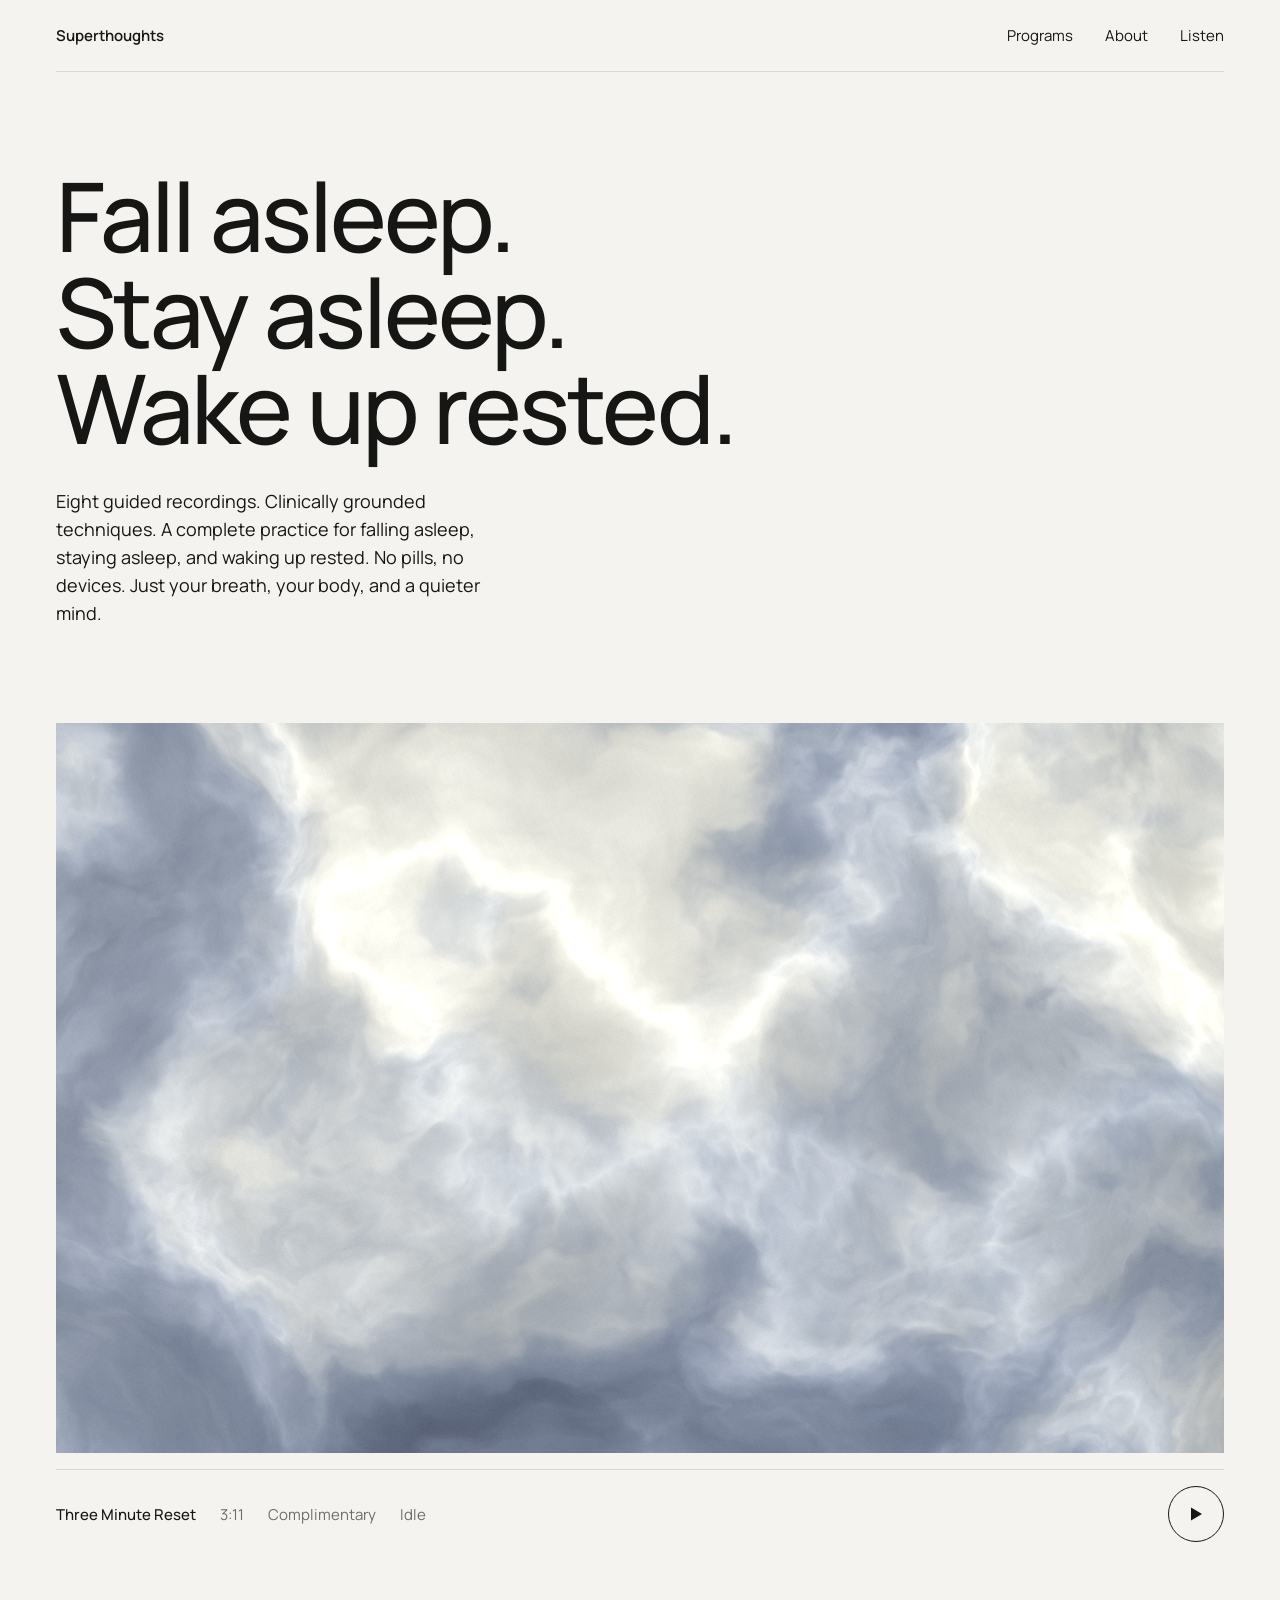
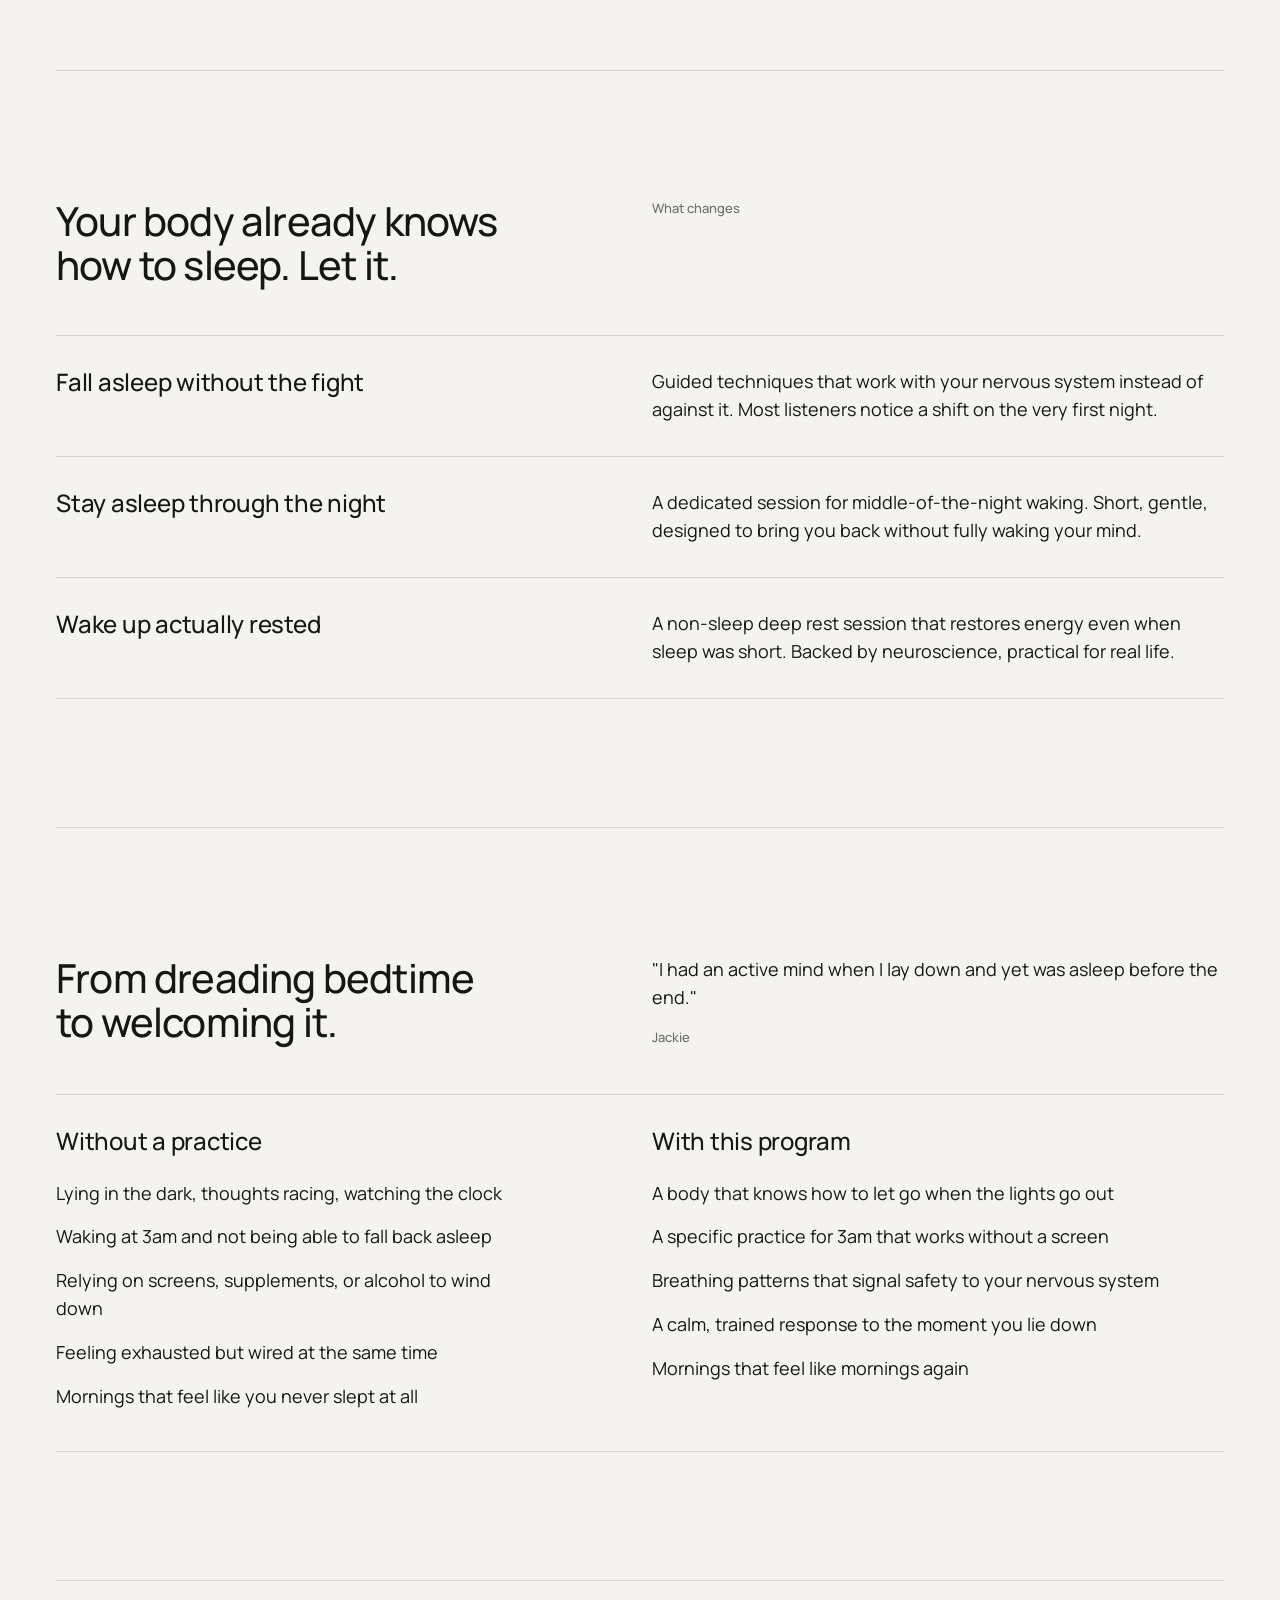
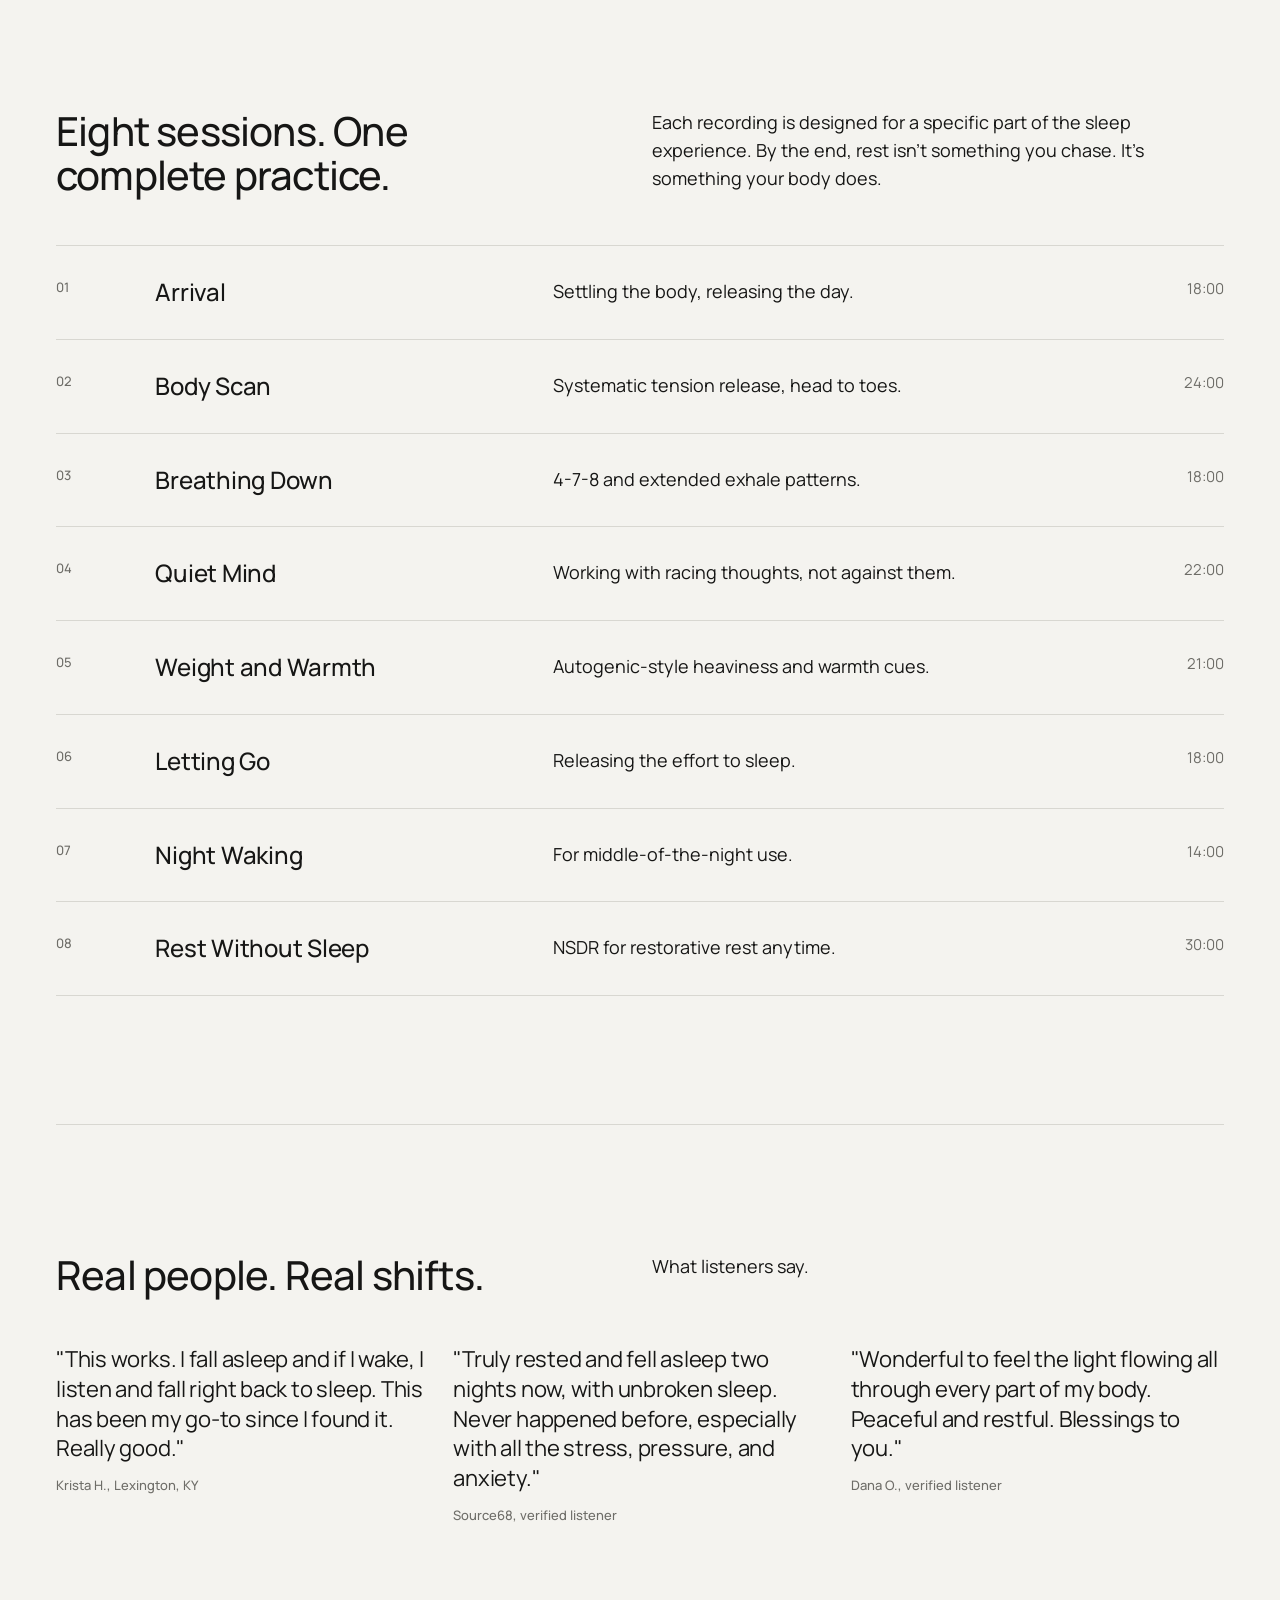
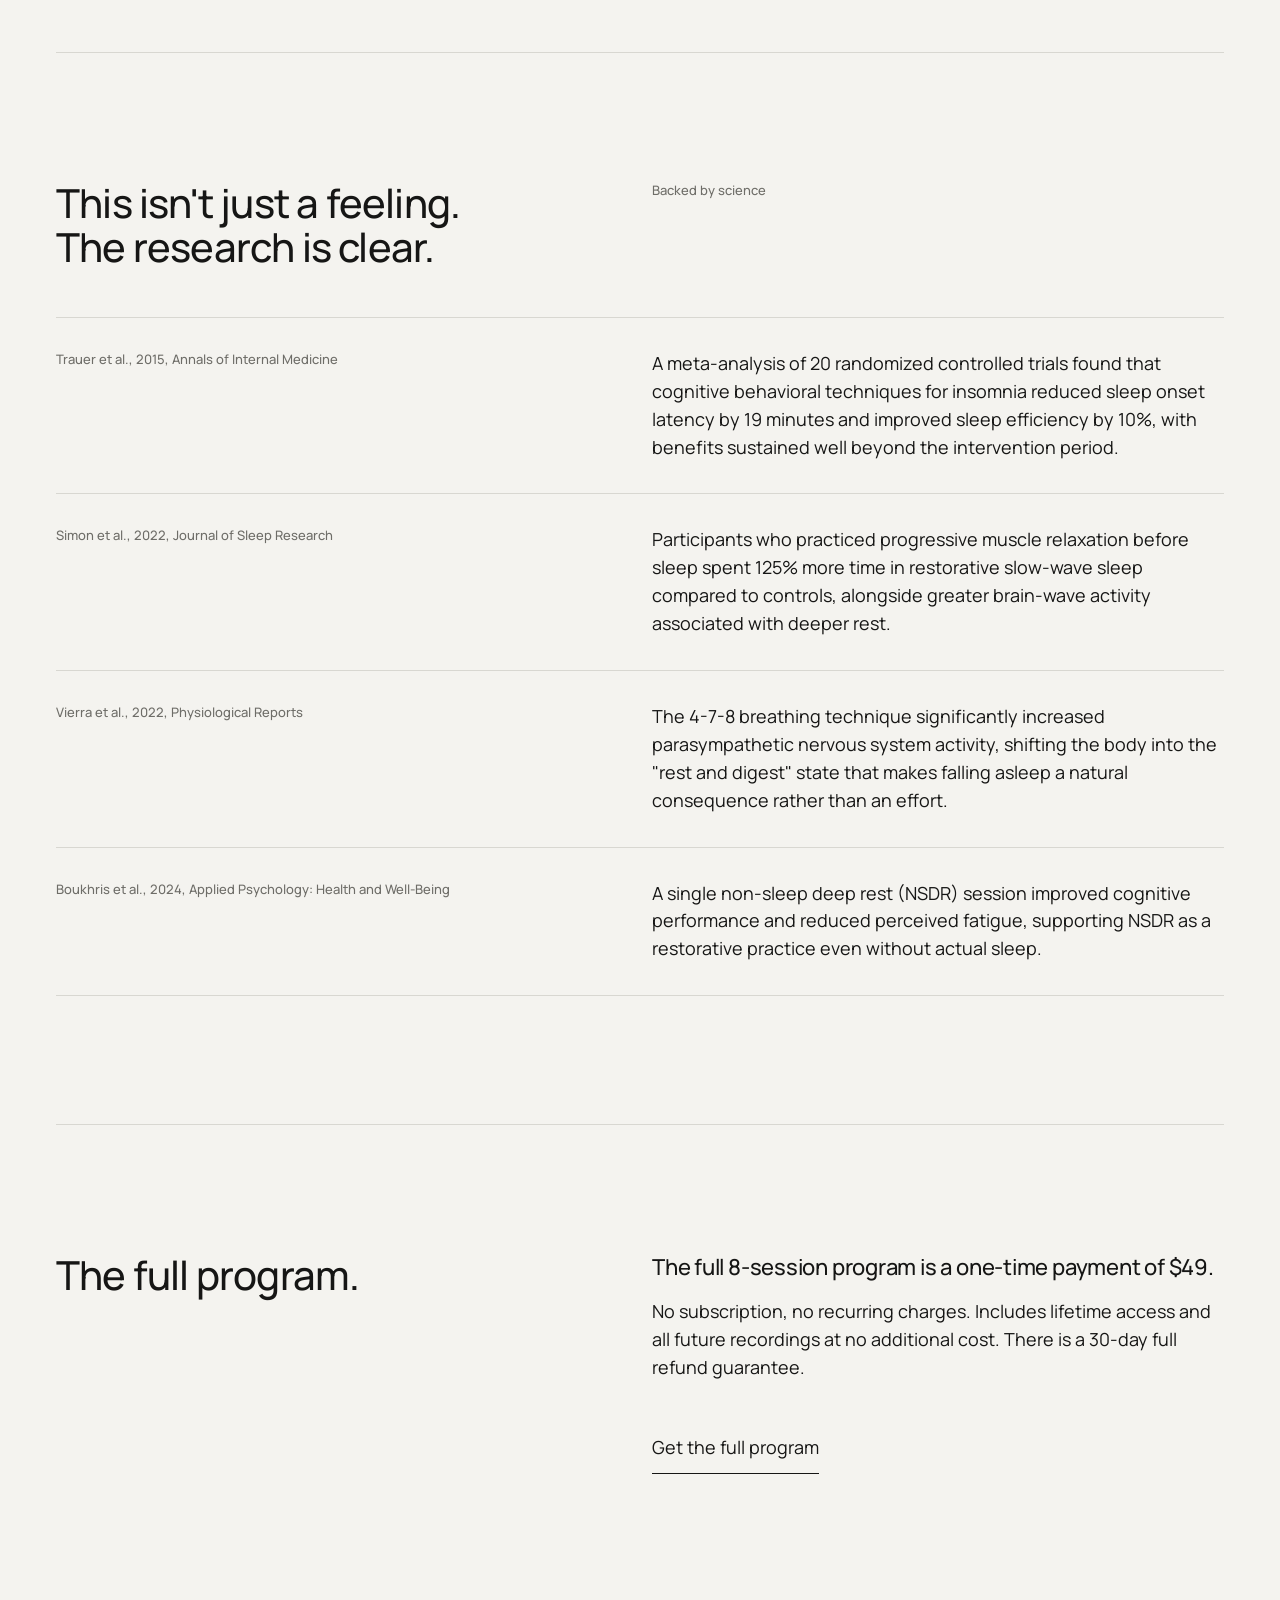
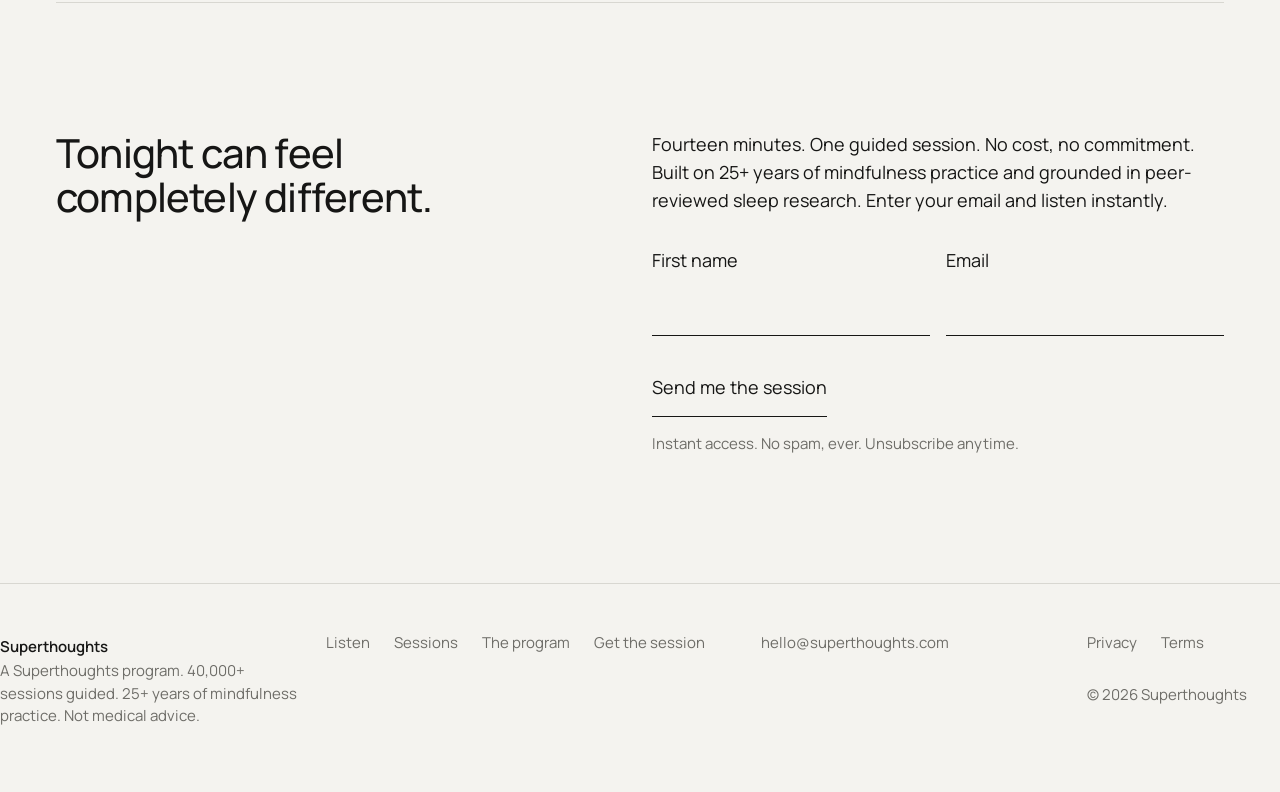
==== commit 8764a1ca: "Complimentary session is fourteen minutes Co-Authored-By: Claude Fable 5.1 <noreply@anthropic.com>" ====
--- a/index.html
+++ b/index.html
@@ -275,7 +275,7 @@
   <section class="notify grid" id="notify">
     <div class="lead"><h2>Tonight can feel completely different.</h2></div>
     <div class="body">
-      <p class="measure">Eighteen minutes. One guided session. No cost, no commitment. Built on 25+ years of mindfulness practice and grounded in peer-reviewed sleep research. Enter your email and listen instantly.</p>
+      <p class="measure">Fourteen minutes. One guided session. No cost, no commitment. Built on 25+ years of mindfulness practice and grounded in peer-reviewed sleep research. Enter your email and listen instantly.</p>
       <form id="captureForm" novalidate>
         <div class="fieldset">
           <label>First name<input type="text" id="captureName" name="firstName" autocomplete="given-name" required></label>
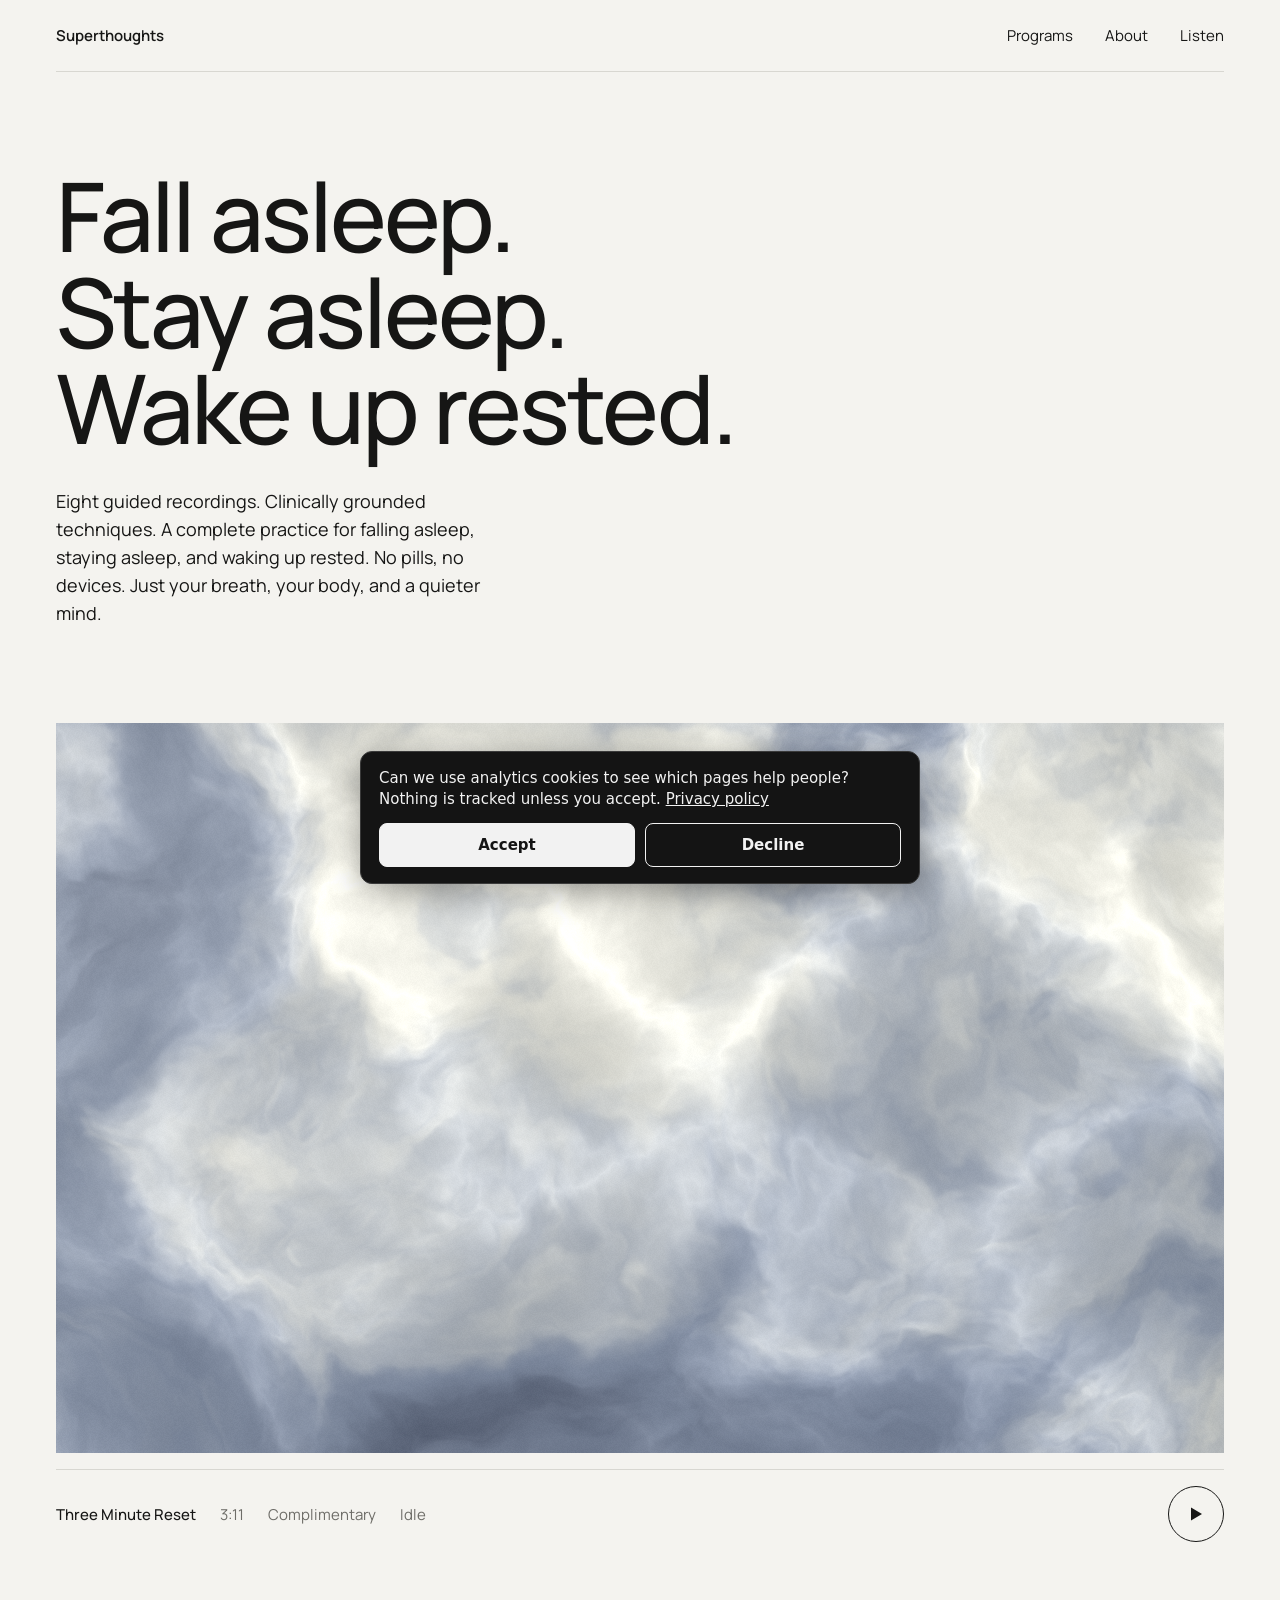
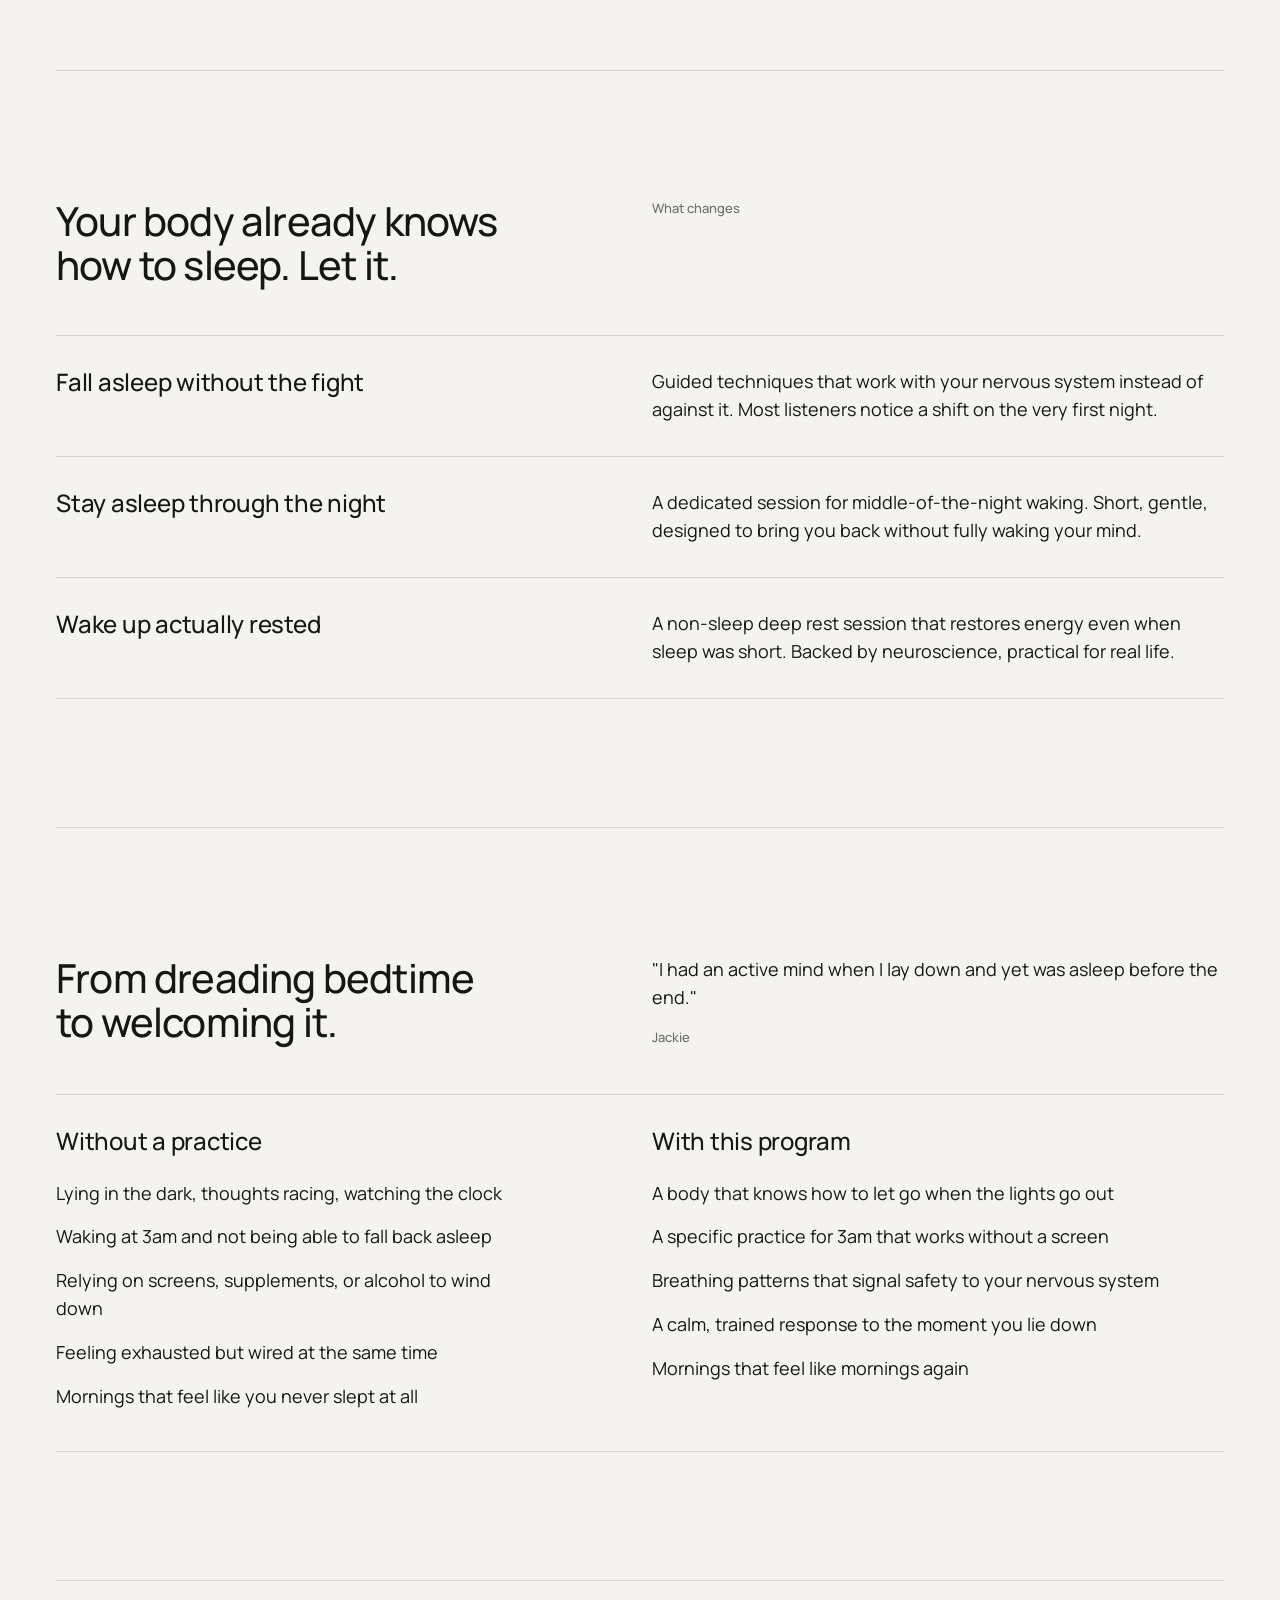
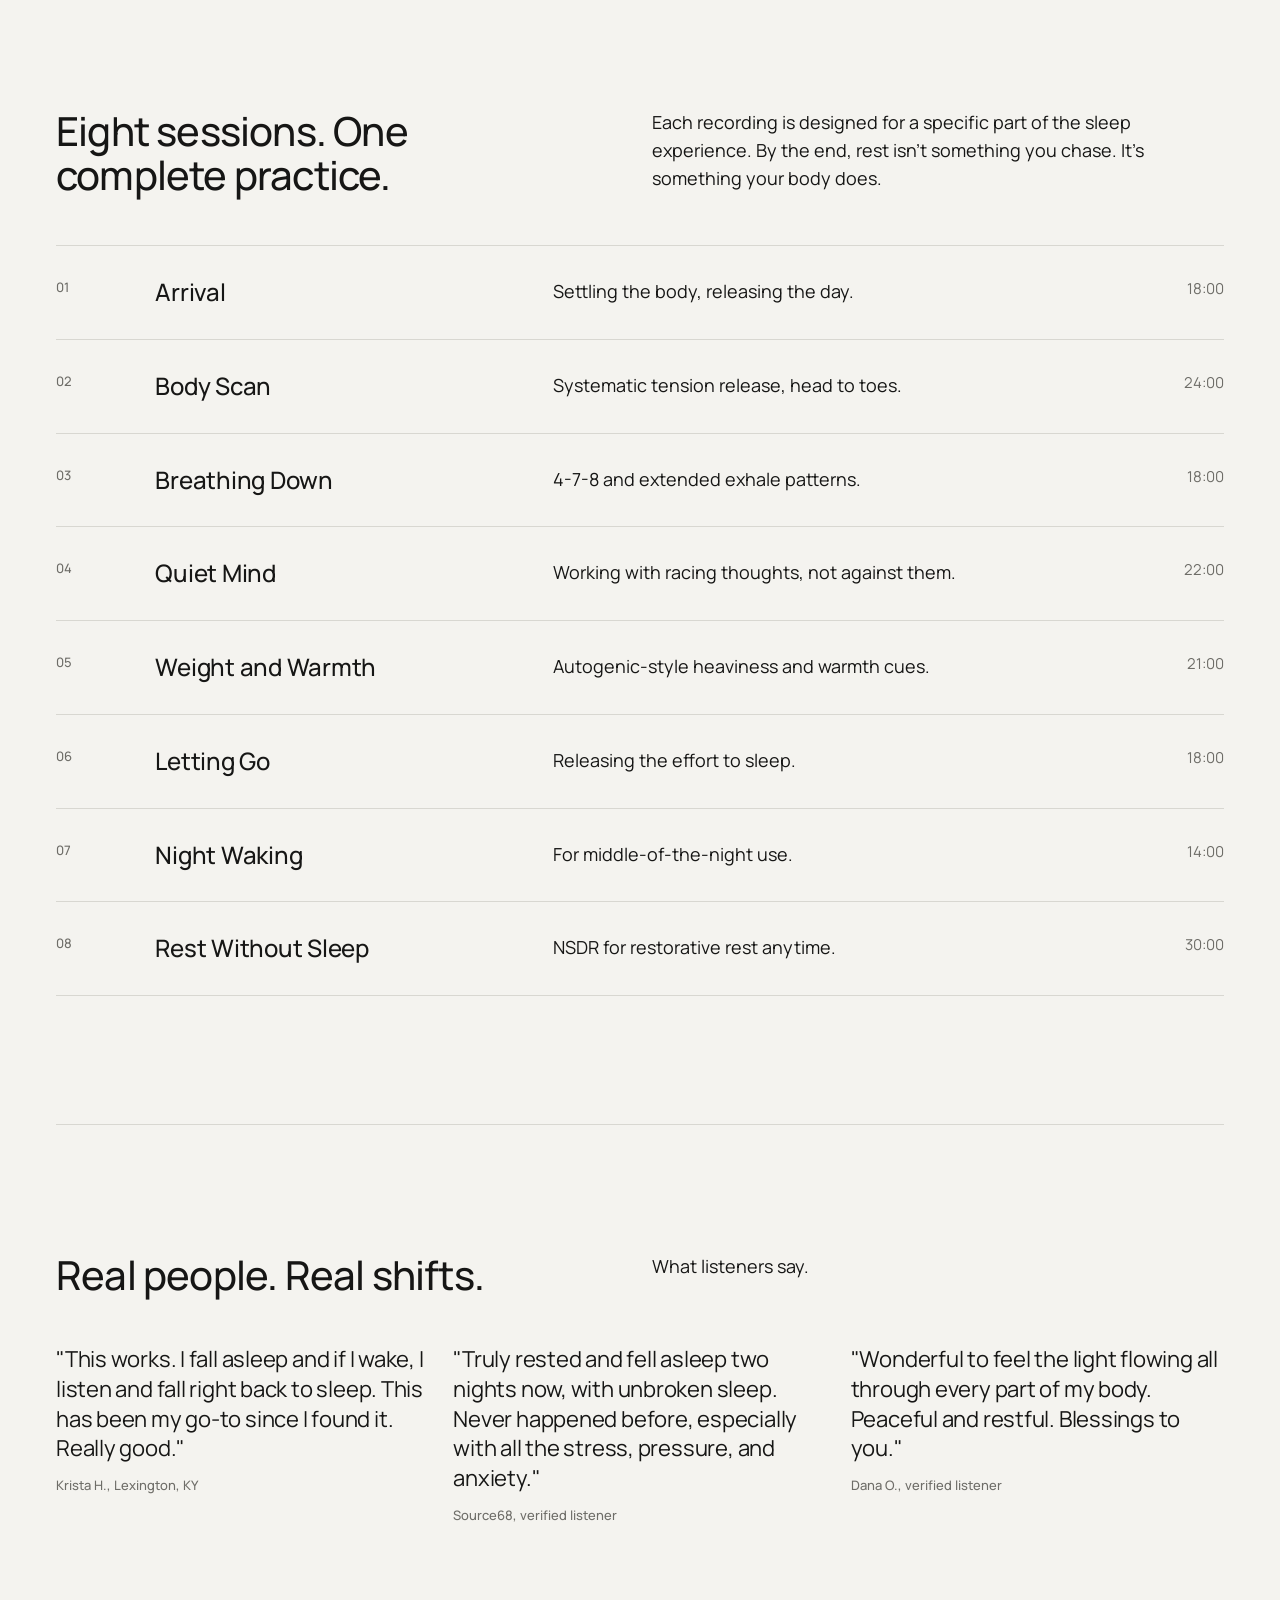
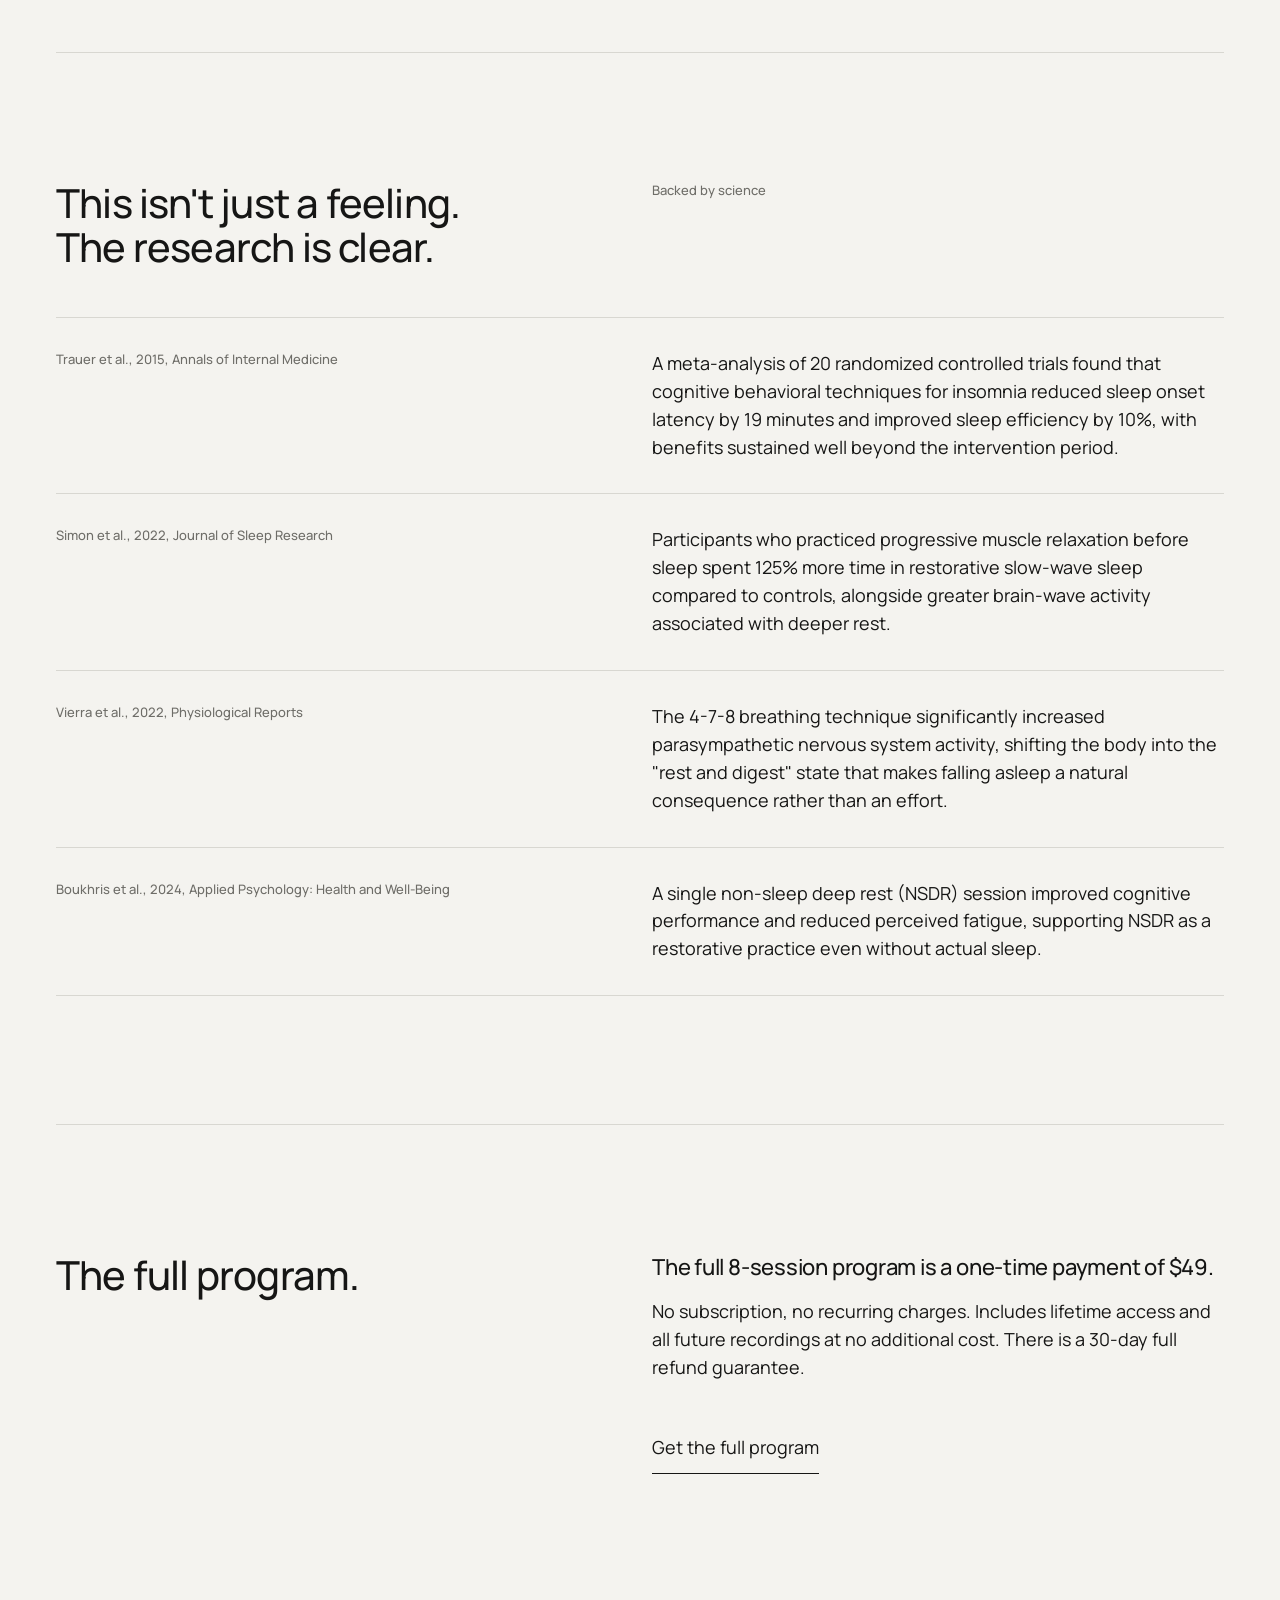
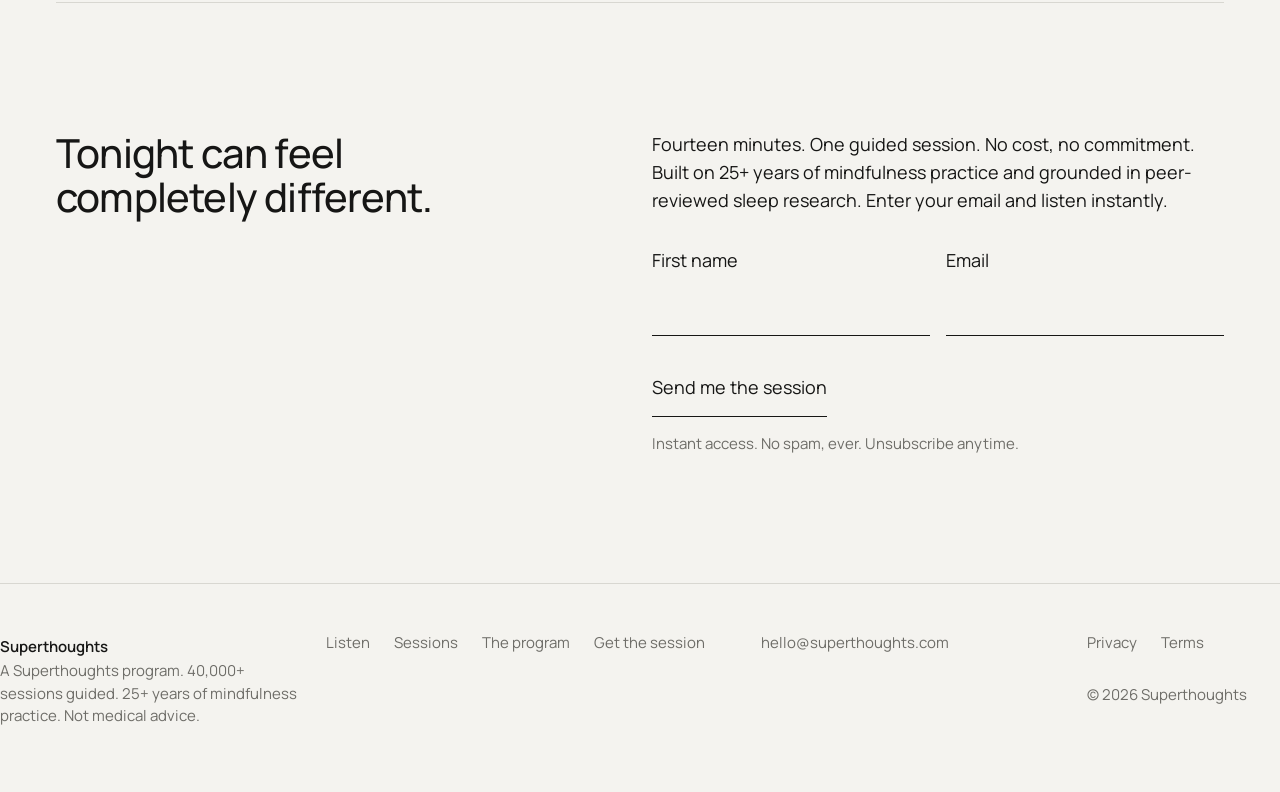
==== commit d835e3b0: "Gate analytics behind consent; remove Meta pixel Nothing third-party loads until the visitor clicks " ====
--- a/index.html
+++ b/index.html
@@ -99,29 +99,8 @@
 }
 </script>
 
-<!-- Google Analytics 4 -->
-<script async src="https://www.googletagmanager.com/gtag/js?id=G-S151YE55PJ"></script>
-<script>
-  window.dataLayer = window.dataLayer || [];
-  function gtag(){dataLayer.push(arguments);}
-  gtag('js', new Date());
-  gtag('config', 'G-S151YE55PJ');
-</script>
-
-<!-- Meta Pixel -->
-<script>
-  !function(f,b,e,v,n,t,s)
-  {if(f.fbq)return;n=f.fbq=function(){n.callMethod?
-  n.callMethod.apply(n,arguments):n.queue.push(arguments)};
-  if(!f._fbq)f._fbq=n;n.push=n;n.loaded=!0;n.version='2.0';
-  n.queue=[];t=b.createElement(e);t.async=!0;
-  t.src=v;s=b.getElementsByTagName(e)[0];
-  s.parentNode.insertBefore(t,s)}(window, document,'script',
-  'https://connect.facebook.net/en_US/fbevents.js');
-  fbq('init', '168292265148');
-  fbq('track', 'PageView');
-</script>
-<noscript><img height="1" width="1" style="display:none" src="https://www.facebook.com/tr?id=168292265148&ev=PageView&noscript=1"/></noscript>
+<script src="consent.js" data-ga="G-S151YE55PJ" data-privacy="privacy.html" defer></script>
+
 
 <link rel="icon" href="data:image/svg+xml,%3Csvg xmlns='http://www.w3.org/2000/svg' viewBox='0 0 32 32'%3E%3Crect width='32' height='32' fill='%23F4F3EF'/%3E%3Ccircle cx='16' cy='16' r='9' fill='none' stroke='%23161615' stroke-width='1.5'/%3E%3C/svg%3E">
 <link rel="preconnect" href="https://fonts.googleapis.com">
